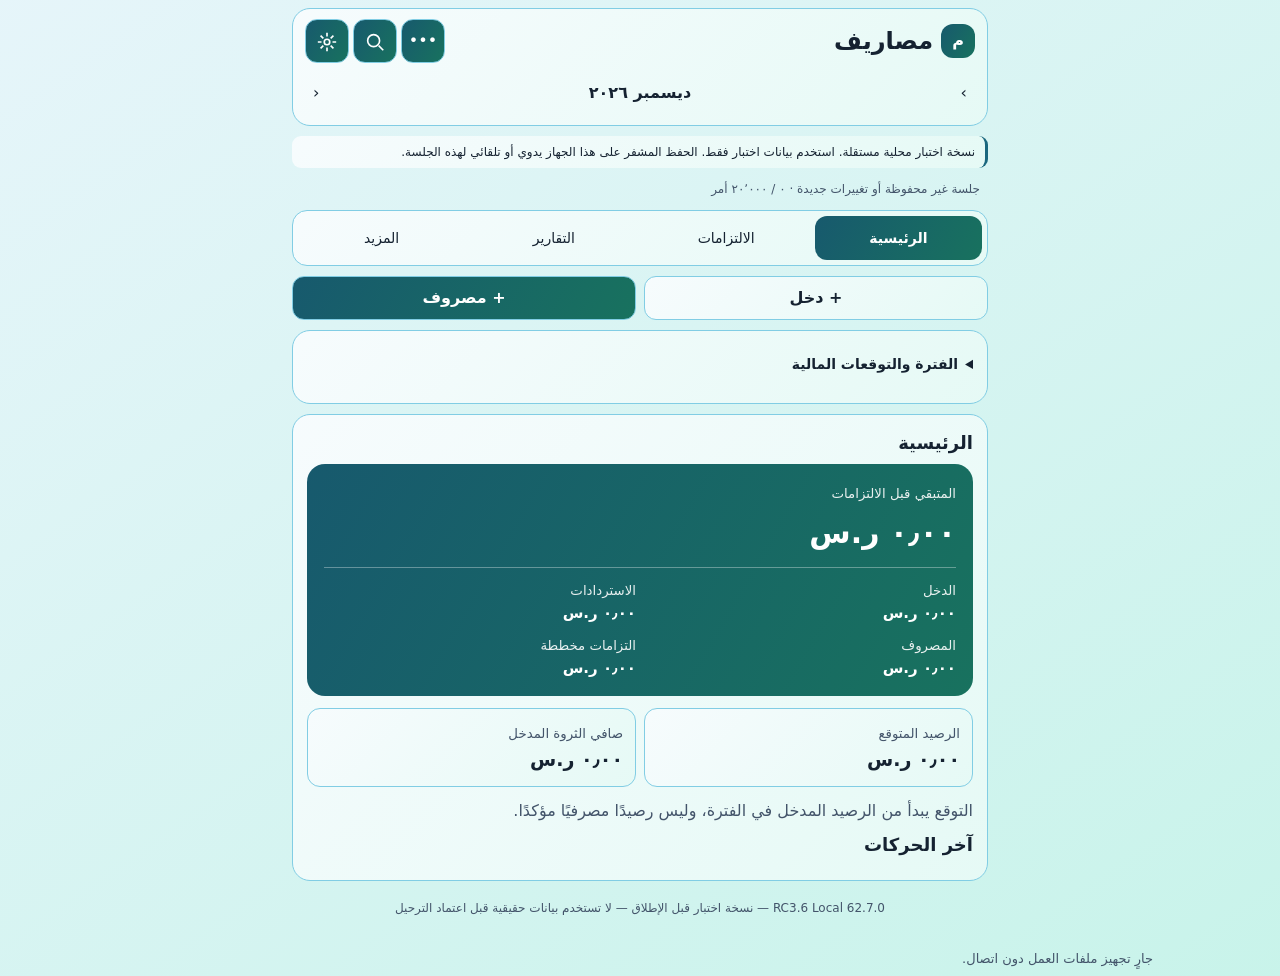
==== app/index.html @ 9b89ddb0 "Promote exact RC3.6 acceptance preview; preserve 61.8.1 archive and transition gateway" ====
<!doctype html>
<html lang="ar" dir="rtl" data-theme="reef6181" data-mode="light" data-layout="classic"><head><meta charset="utf-8"><meta name="viewport" content="width=device-width,initial-scale=1,viewport-fit=cover"><meta name="referrer" content="no-referrer"><meta http-equiv="Content-Security-Policy" content="default-src 'none'; script-src 'self'; style-src 'self'; connect-src 'none'; worker-src 'self'; manifest-src 'self'; img-src 'self'; base-uri 'none'; form-action 'none'"><title>مصاريف 62.7 — RC3.6</title><link rel="stylesheet" href="./themes.css"><link rel="stylesheet" href="./app.css"><link rel="manifest" href="./app.webmanifest"><link rel="apple-touch-icon" href="./icon-180.png"></head>
<body><main><header class="top panel"><div class="brand"><span class="logo" aria-hidden="true">م</span><h1>مصاريف</h1><div class="top-actions"><button type="button" id="mask" class="icon-btn" aria-pressed="false" aria-label="إخفاء المبالغ">•••</button><button type="button" id="openSearch" class="icon-btn" aria-label="البحث"><svg viewBox="0 0 24 24" fill="none" stroke="currentColor" stroke-width="1.8"><circle cx="10.5" cy="10.5" r="6.5"/><path d="m16 16 5 5"/></svg></button><button type="button" id="openSettings" class="icon-btn" aria-label="الإعدادات" aria-expanded="false" aria-controls="settingsPanel"><svg viewBox="0 0 24 24" fill="none" stroke="currentColor" stroke-width="1.8"><circle cx="12" cy="12" r="3"/><path d="M12 2v4m0 12v4M2 12h4m12 0h4M5 5l3 3m8 8 3 3M5 19l3-3m8-8 3-3"/></svg></button></div></div><div class="months"><button type="button" id="prevMonth" aria-label="الشهر السابق">›</button><button type="button" id="currentMonth" aria-label="اختيار الشهر"></button><button type="button" id="nextMonth" aria-label="الشهر التالي">‹</button></div></header><section id="settingsPanel" class="panel" hidden><h2>المظهر والإعدادات</h2><div class="preferences"><label>واجهة التطبيق<select id="layout"><option value="classic">مصاريف الأصلية المطوّرة</option><option value="unified">الواجهة الموحدة</option></select></label><label>الثيم<select id="theme"></select></label><label>المظهر<select id="mode"><option value="light">فاتح</option><option value="dark">داكن</option></select></label></div><p class="muted">تبديل الواجهة يغيّر العرض فقط؛ الحسابات والبيانات والمحركات مشتركة.</p><p id="appearanceStatus" role="status" class="muted"></p><h2>الإعدادات المالية</h2><div class="fields"><label>يوم الراتب (0 = غير محدد)<input id="paydayPref" type="number" min="0" max="28" step="1" value="0"></label><label>هدف الادخار %<input id="savingsPref" inputmode="decimal" value="0"></label></div><button id="saveFinancialPrefs" type="button">حفظ الإعدادات المالية</button><p id="financialPrefStatus" role="status"></p><button type="button" id="openData">التقارير والبيانات</button></section>
<aside class="notice">نسخة اختبار محلية مستقلة. استخدم بيانات اختبار فقط. الحفظ المشفر على هذا الجهاز يدوي أو تلقائي لهذه الجلسة.</aside>
<p id="saveState" role="status" class="muted"></p><div id="saveAlert" class="save-alert" hidden><p id="saveAlertText" role="alert"></p><button type="button" id="saveAlertOpen">فتح الخزنة</button></div><nav id="nav" aria-label="الأقسام الرئيسية"></nav><nav id="moreNav" class="more-nav panel" aria-label="المزيد" hidden></nav>
<div class="quick-bar"><button type="button" id="quickIncome">+ دخل</button><button type="button" id="quickExpense">+ مصروف</button></div><details class="panel period" id="periodPanel"><summary>الفترة والتوقعات المالية</summary><div class="fields"><label>الشهر<input id="month" type="month" value="2026-12"></label><label>تاريخ التحليل<input id="asOf" type="date" value="2026-12-15"></label><label>نهاية التوقع<input id="through" type="date" value="2026-12-31"></label><label>رصيد افتتاحي للمحاكاة (ريال)<input id="opening" inputmode="decimal" value="0"></label></div><label class="scenario-control">سيناريو المحاكاة<select id="scenario"><option value="base">أساسي: الدخل والمصروف 100%</option><option value="cautious">حذر: الدخل 90% والمصروف 110%</option><option value="optimistic">متفائل: الدخل 110% والمصروف 90%</option></select></label><button id="refresh" type="button">تحديث العرض</button></details>
<section class="panel" id="view" aria-live="polite"></section>
<button type="button" id="reopenEditor" aria-controls="editor" hidden>فتح العمليات</button><section class="panel" id="editor"><div class="editor-head"><h2>العمليات</h2><button id="closeEditor" type="button" class="icon-btn" aria-label="إغلاق العمليات">×</button></div><label>العملية<select id="action"></select></label><form id="form" autocomplete="off"><div class="fields" id="fields"></div><button type="submit">تنفيذ تجريبي</button></form><p id="message" role="status" aria-live="polite"></p></section>
<section class="panel" id="dataPanel" hidden><h2>التقارير والخزنة المحلية</h2><p>احفظ الجلسة بكلمة مرور لا تقل عن 12 حرفًا. لا يمكن استعادة كلمة المرور المنسية.</p><label>كلمة مرور الخزنة أو النسخة المشفرة<input id="vaultPassword" type="password" autocomplete="new-password"></label><div class="fields"><button id="enableAuto" type="button">تفعيل الحفظ التلقائي</button><button id="disableAuto" type="button">إيقاف الحفظ التلقائي</button><button id="saveLocal" type="button">حفظ مشفر على الجهاز</button><button id="openLocal" type="button">فتح الخزنة</button><button id="exportBackup" type="button">تصدير نسخة مشفرة</button><button id="exportReport" type="button">تصدير تقرير CSV</button></div><p id="autoState" role="status">متوقف</p><details class="recovery-tools"><summary>خيارات الاستعادة المتقدمة</summary><div class="fields"><button id="previousLocal" type="button">معاينة المراجعة السابقة</button><button id="repairLocal" type="button">إصلاح الخزنة من السابقة</button><button id="exportQuarantine" type="button">تصدير النسخة المحجورة</button></div></details><p class="muted">الحفظ التلقائي يتوقف عند إغلاق الصفحة أو تعارض المراجعات. كلمة المرور تبقى في ذاكرة الجلسة فقط.</p><p class="muted">البيانات محفوظة على هذا الجهاز فقط. احتفظ بنسخة مشفرة خارج التطبيق لتتمكن من استعادتها عند فقد الجهاز أو حذف بيانات المتصفح.</p><h2>استيراد ومعاينة</h2><p class="muted">النسخة المشفرة هي صيغة الاستعادة الكاملة للنواة الحالية. CSV للتقارير والحركات البسيطة، وليس نسخة احتياطية كاملة. الاستيراد لا يدمج الجلسات.</p><label>ملف JSON أو CSV<input id="importFile" type="file" accept=".json,.csv"></label><div class="fields"><button id="inspectImport" type="button">فحص ومعاينة الملف</button><button id="applyImport" type="button">اعتماد المعاينة للجلسة</button></div><div id="importInfo" aria-live="polite"></div><p id="dataStatus" role="status" aria-live="polite"></p></section><footer>62.7.0 RC3.6 Local — نسخة اختبار قبل الإطلاق — لا تستخدم بيانات حقيقية قبل اعتماد الترحيل</footer></main><script type="module" src="./app.mjs"></script><p id="offlineStatus" role="status"></p><script type="module" src="./offline.mjs"></script></body></html>
---- app/themes.css ----
html[data-theme="reef6181"][data-mode="light"]{color-scheme:light;--page:linear-gradient(145deg,hsl(194 65% 94%),hsl(167 65% 87%));--panel:linear-gradient(135deg,hsl(194 65% 98%),hsl(167 65% 94%));--accent:hsl(194 65% 30%);--action:linear-gradient(120deg,hsl(194 65% 26%),hsl(167 65% 27%));--ink:#152231;--muted:#43546a;--positive:#12643a;--negative:#9a2433;--border:hsl(194 65% 70%)}
html[data-theme="reef6181"][data-mode="dark"]{color-scheme:dark;--page:linear-gradient(145deg,hsl(194 65% 10%),hsl(167 65% 17%));--panel:linear-gradient(135deg,hsl(194 65% 16%),hsl(167 65% 22%));--accent:hsl(194 65% 75%);--action:linear-gradient(120deg,hsl(194 65% 26%),hsl(167 65% 27%));--ink:#f4f6fb;--muted:#d6deeb;--positive:#a4f4c0;--negative:#ffb5bc;--border:hsl(194 65% 39%)}
html[data-theme="violet6181"][data-mode="light"]{color-scheme:light;--page:linear-gradient(145deg,hsl(259 57% 94%),hsl(310 57% 87%));--panel:linear-gradient(135deg,hsl(259 57% 98%),hsl(310 57% 94%));--accent:hsl(259 57% 30%);--action:linear-gradient(120deg,hsl(259 57% 26%),hsl(310 57% 27%));--ink:#152231;--muted:#43546a;--positive:#12643a;--negative:#9a2433;--border:hsl(259 57% 70%)}
html[data-theme="violet6181"][data-mode="dark"]{color-scheme:dark;--page:linear-gradient(145deg,hsl(259 57% 10%),hsl(310 57% 17%));--panel:linear-gradient(135deg,hsl(259 57% 16%),hsl(310 57% 22%));--accent:hsl(259 57% 75%);--action:linear-gradient(120deg,hsl(259 57% 26%),hsl(310 57% 27%));--ink:#f4f6fb;--muted:#d6deeb;--positive:#a4f4c0;--negative:#ffb5bc;--border:hsl(259 57% 39%)}
html[data-theme="citrus6181"][data-mode="light"]{color-scheme:light;--page:linear-gradient(145deg,hsl(32 73% 94%),hsl(12 73% 87%));--panel:linear-gradient(135deg,hsl(32 73% 98%),hsl(12 73% 94%));--accent:hsl(32 73% 30%);--action:linear-gradient(120deg,hsl(32 73% 26%),hsl(12 73% 27%));--ink:#152231;--muted:#43546a;--positive:#12643a;--negative:#9a2433;--border:hsl(32 73% 70%)}
html[data-theme="citrus6181"][data-mode="dark"]{color-scheme:dark;--page:linear-gradient(145deg,hsl(32 73% 10%),hsl(12 73% 17%));--panel:linear-gradient(135deg,hsl(32 73% 16%),hsl(12 73% 22%));--accent:hsl(32 73% 75%);--action:linear-gradient(120deg,hsl(32 73% 26%),hsl(12 73% 27%));--ink:#f4f6fb;--muted:#d6deeb;--positive:#a4f4c0;--negative:#ffb5bc;--border:hsl(32 73% 39%)}
html[data-theme="canopy6181"][data-mode="light"]{color-scheme:light;--page:linear-gradient(145deg,hsl(151 48% 94%),hsl(96 48% 87%));--panel:linear-gradient(135deg,hsl(151 48% 98%),hsl(96 48% 94%));--accent:hsl(151 48% 30%);--action:linear-gradient(120deg,hsl(151 48% 26%),hsl(96 48% 27%));--ink:#152231;--muted:#43546a;--positive:#12643a;--negative:#9a2433;--border:hsl(151 48% 70%)}
html[data-theme="canopy6181"][data-mode="dark"]{color-scheme:dark;--page:linear-gradient(145deg,hsl(151 48% 10%),hsl(96 48% 17%));--panel:linear-gradient(135deg,hsl(151 48% 16%),hsl(96 48% 22%));--accent:hsl(151 48% 75%);--action:linear-gradient(120deg,hsl(151 48% 26%),hsl(96 48% 27%));--ink:#f4f6fb;--muted:#d6deeb;--positive:#a4f4c0;--negative:#ffb5bc;--border:hsl(151 48% 39%)}
html[data-theme="dawn6181"][data-mode="light"]{color-scheme:light;--page:linear-gradient(145deg,hsl(339 55% 94%),hsl(21 55% 87%));--panel:linear-gradient(135deg,hsl(339 55% 98%),hsl(21 55% 94%));--accent:hsl(339 55% 30%);--action:linear-gradient(120deg,hsl(339 55% 26%),hsl(21 55% 27%));--ink:#152231;--muted:#43546a;--positive:#12643a;--negative:#9a2433;--border:hsl(339 55% 70%)}
html[data-theme="dawn6181"][data-mode="dark"]{color-scheme:dark;--page:linear-gradient(145deg,hsl(339 55% 10%),hsl(21 55% 17%));--panel:linear-gradient(135deg,hsl(339 55% 16%),hsl(21 55% 22%));--accent:hsl(339 55% 75%);--action:linear-gradient(120deg,hsl(339 55% 26%),hsl(21 55% 27%));--ink:#f4f6fb;--muted:#d6deeb;--positive:#a4f4c0;--negative:#ffb5bc;--border:hsl(339 55% 39%)}
html[data-theme="polar6181"][data-mode="light"]{color-scheme:light;--page:linear-gradient(145deg,hsl(218 58% 94%),hsl(265 58% 87%));--panel:linear-gradient(135deg,hsl(218 58% 98%),hsl(265 58% 94%));--accent:hsl(218 58% 30%);--action:linear-gradient(120deg,hsl(218 58% 26%),hsl(265 58% 27%));--ink:#152231;--muted:#43546a;--positive:#12643a;--negative:#9a2433;--border:hsl(218 58% 70%)}
html[data-theme="polar6181"][data-mode="dark"]{color-scheme:dark;--page:linear-gradient(145deg,hsl(218 58% 10%),hsl(265 58% 17%));--panel:linear-gradient(135deg,hsl(218 58% 16%),hsl(265 58% 22%));--accent:hsl(218 58% 75%);--action:linear-gradient(120deg,hsl(218 58% 26%),hsl(265 58% 27%));--ink:#f4f6fb;--muted:#d6deeb;--positive:#a4f4c0;--negative:#ffb5bc;--border:hsl(218 58% 39%)}
---- app/app.css ----
/* Rebuilt from Masarifi's established navigation and card identity, not copied legacy CSS. */
*{box-sizing:border-box}html{min-height:100%}body{margin:0;background:var(--page);color:var(--ink);font:16px system-ui,-apple-system,sans-serif;line-height:1.5}main{max-width:720px;margin:auto;padding:max(8px,env(safe-area-inset-top)) 12px max(16px,env(safe-area-inset-bottom))}h1,h2,p{margin:0 0 8px}h1{font-size:24px;margin:0;white-space:nowrap}h2{font-size:18px}small,.muted,footer{color:var(--muted)}.panel{background:var(--panel);border:1px solid var(--border);border-radius:18px;padding:14px;margin-bottom:10px}.top{padding:10px 12px}.brand,.top-actions,.months,.editor-head{display:flex;align-items:center;gap:8px}.brand .logo{display:grid;place-items:center;width:34px;height:34px;border-radius:12px;background:var(--action);color:white;font-weight:800}.top-actions{margin-inline-start:auto;gap:4px}.icon-btn{width:44px;min-width:44px;padding:6px}.icon-btn svg{width:22px;height:22px;vertical-align:middle}.months{justify-content:space-between;margin-top:8px}.months button{background:transparent;color:var(--ink);border:0}.months #currentMonth{flex:1;font-weight:700}.notice{padding:7px 10px;font-size:12px;border-inline-start:3px solid var(--accent);margin-bottom:8px;background:var(--panel);border-radius:9px}.preferences,.fields{display:grid;grid-template-columns:repeat(auto-fit,minmax(132px,1fr));gap:10px}.fields{margin:10px 0}label{display:grid;gap:4px;min-width:0}input,select,button{font:inherit;min-height:44px;border:1px solid var(--border);border-radius:12px;padding:8px;max-width:100%}input,select{width:100%;min-width:0;background:var(--panel);color:var(--ink)}button{background:var(--action);color:white;cursor:pointer}button:disabled{opacity:.55;cursor:not-allowed}input:focus-visible,select:focus-visible,button:focus-visible{outline:3px solid var(--accent);outline-offset:2px}#nav{display:grid;grid-template-columns:repeat(4,minmax(0,1fr));gap:5px;background:var(--panel);padding:5px;border-radius:15px;margin-bottom:10px;border:1px solid var(--border)}#nav button{background:transparent;color:var(--ink);border:0;font-size:14px;padding:5px 3px;white-space:normal}#nav button[aria-current="page"]{background:var(--action);color:white;font-weight:700}.more-nav{display:grid;grid-template-columns:repeat(2,minmax(0,1fr));gap:8px}.period{font-size:14px}.period summary{cursor:pointer;min-height:32px;font-weight:600}.period button{width:100%}.hero{background:var(--action);color:white;padding:17px;border-radius:18px;margin-bottom:12px}.hero small{color:inherit;opacity:.9}.hero-total{display:block;font-size:30px;font-variant-numeric:tabular-nums;overflow-wrap:anywhere;margin:5px 0 12px}.hero-sum{display:grid;grid-template-columns:repeat(3,minmax(0,1fr));gap:8px;border-top:1px solid #ffffff55;padding-top:10px}.hero-sum b{display:block;font-size:15px;overflow-wrap:anywhere}.cards{display:grid;grid-template-columns:repeat(2,minmax(0,1fr));gap:8px;margin-bottom:12px}.metric{background:var(--panel);border:1px solid var(--border);border-radius:13px;padding:12px;min-width:0}.metric strong{display:block;font-size:19px;overflow-wrap:anywhere;font-variant-numeric:tabular-nums}.line{display:flex;justify-content:space-between;gap:10px;padding:10px 0;border-bottom:1px solid var(--border)}.line>*{min-width:0;overflow-wrap:anywhere}.line strong{text-align:end}.positive{color:var(--positive)}.negative{color:var(--negative)}#form>button{width:100%}.editor-head{justify-content:space-between}footer{text-align:center;font-size:12px;padding:8px}#message{margin-top:8px}#saveState{font-size:12px;margin:0 0 8px;padding:4px 8px}#importInfo{max-height:18rem;overflow:auto}.quick-bar{display:grid;grid-template-columns:1fr 1fr;gap:8px;margin-bottom:10px}.recovery-tools{border:1px solid var(--border);border-radius:12px;padding:10px;margin:10px 0}.recovery-tools summary{cursor:pointer;font-weight:600;min-height:32px}#reopenEditor{width:100%;margin-bottom:10px}.quick-bar button{font-weight:700}.quick-bar #quickIncome{background:var(--panel);color:var(--ink)}[hidden]{display:none!important}@media(max-width:350px){main{padding-inline:8px}.brand{gap:4px}.brand h1{font-size:20px}.brand .logo{width:28px;height:28px}.top-actions{gap:0}.fields{grid-template-columns:1fr}.hero-total{font-size:26px}.hero-sum b{font-size:13px}.line{flex-wrap:wrap}}@media(prefers-reduced-motion:reduce){*{animation:none!important;transition:none!important}}@media print{html,body{background:white;color:#111}.top,.notice,nav,.period,#editor,#dataPanel,#settingsPanel,#saveState,footer,.quick-bar{display:none!important}#view,.hero,.metric{background:white;color:#111;border-color:#aaa}.line{break-inside:avoid}}
/* Alternate unified dashboard: the earlier seven-section workspace layout, same controller and state. */
html[data-layout="unified"] main{max-width:1050px;padding-bottom:max(16px,env(safe-area-inset-bottom))}
html[data-layout="unified"] #nav{grid-template-columns:repeat(auto-fit,minmax(135px,1fr));padding:0;background:none;border:0;gap:8px}
html[data-layout="unified"] #nav button{background:var(--action);color:white;border:1px solid var(--border);font-size:15px;padding:8px}
html[data-layout="unified"] #nav button[aria-current="page"]{outline:2px solid var(--accent);outline-offset:2px}
html[data-layout="unified"] .cards{grid-template-columns:repeat(auto-fit,minmax(140px,1fr))}
html[data-layout="unified"] .panel{border-radius:20px;padding:16px}

@media(max-width:480px){html[data-layout="unified"] #nav{grid-template-columns:repeat(3,minmax(0,1fr));gap:5px}html[data-layout="unified"] #nav button{font-size:13px;padding:5px 3px;overflow-wrap:anywhere}html[data-layout="unified"] .panel{padding:12px}}
@media(max-width:350px){html[data-layout="unified"] .cards{grid-template-columns:repeat(2,minmax(0,1fr))}}

/* RC2.7: compact, non-overlapping local reports and accessible control focus. */
.scenario-control{margin:8px 0}.search-controls{display:grid;grid-template-columns:repeat(2,minmax(0,1fr));gap:8px;margin-bottom:10px}.search-controls>#searchQuery,.search-controls>button,.search-controls>p{grid-column:1/-1}.pagination{display:grid;grid-template-columns:1fr 1fr;gap:8px;margin-top:10px}.line strong{font-variant-numeric:tabular-nums}.hero-sum{grid-template-columns:repeat(2,minmax(0,1fr))}.period summary,.recovery-tools summary{min-height:44px;display:list-item;padding-block:9px}summary:focus-visible{outline:3px solid var(--accent);outline-offset:2px}#offlineStatus{max-width:1050px;margin:0 auto;padding:8px 12px;color:var(--muted);font-size:13px}@media(max-width:350px){.search-controls{grid-template-columns:1fr}.metric strong{font-size:16px}}

/* Final polish: persistent local-save failure, independent of active section. */
.save-alert{border:1px solid var(--negative);border-inline-start:4px solid var(--negative);background:var(--panel);border-radius:12px;padding:10px;margin-bottom:10px}.save-alert p{font-size:14px;color:var(--ink);overflow-wrap:anywhere}.save-alert button{width:100%}@media print{.save-alert{display:none!important}}
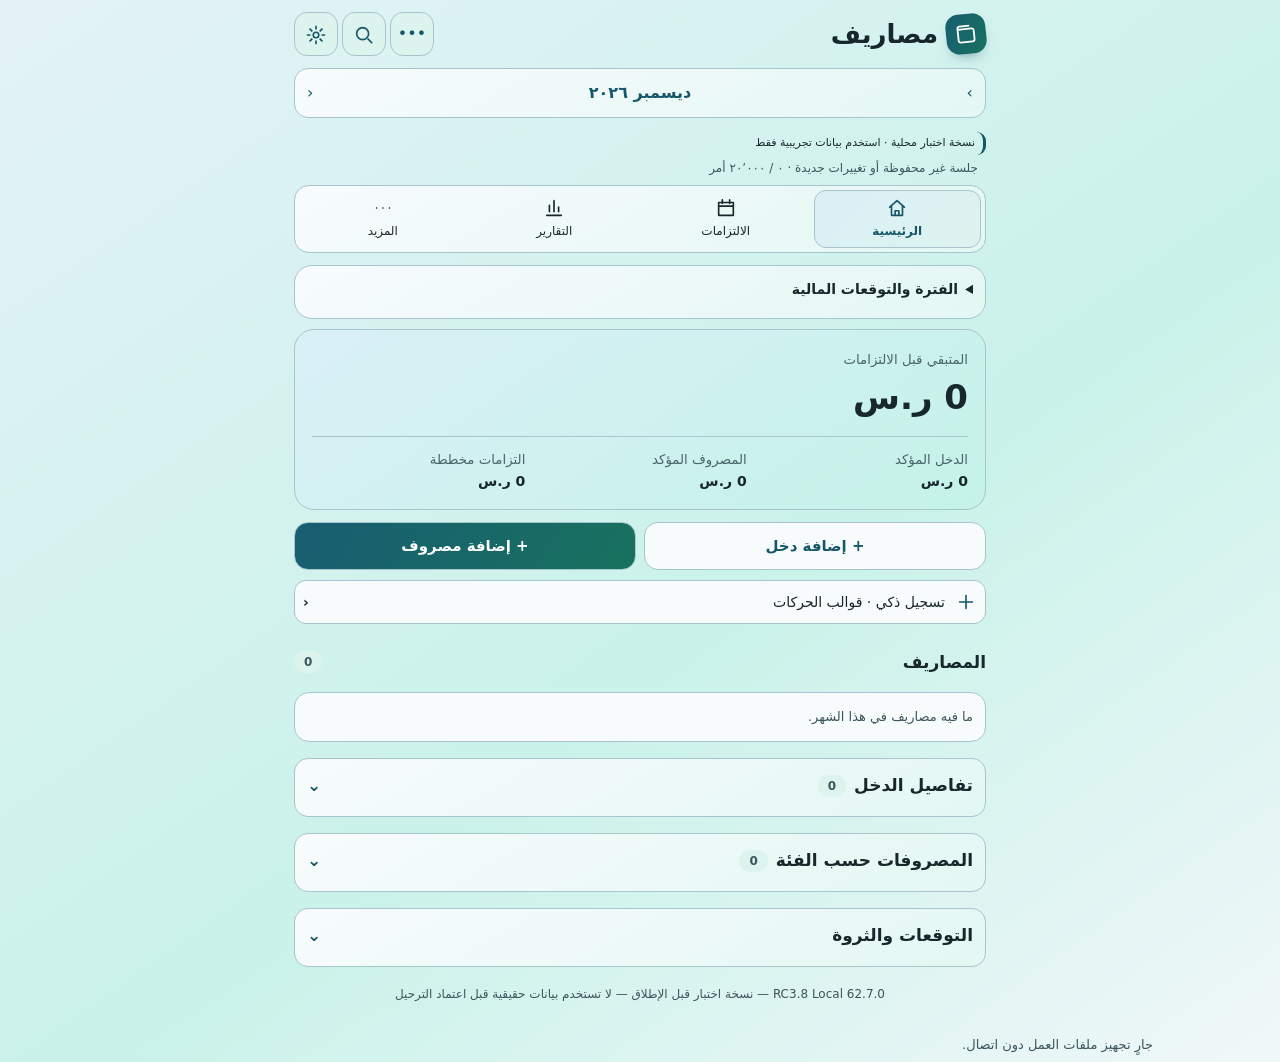
==== commit 52aa042e: "Stage exact RC3.8 visual trial with original identity, preserve legacy archive" ====
--- a/app/index.html
+++ b/app/index.html
@@ -1,9 +1,9 @@
 <!doctype html>
-<html lang="ar" dir="rtl" data-theme="reef6181" data-mode="light" data-layout="classic"><head><meta charset="utf-8"><meta name="viewport" content="width=device-width,initial-scale=1,viewport-fit=cover"><meta name="referrer" content="no-referrer"><meta http-equiv="Content-Security-Policy" content="default-src 'none'; script-src 'self'; style-src 'self'; connect-src 'none'; worker-src 'self'; manifest-src 'self'; img-src 'self'; base-uri 'none'; form-action 'none'"><title>مصاريف 62.7 — RC3.6</title><link rel="stylesheet" href="./themes.css"><link rel="stylesheet" href="./app.css"><link rel="manifest" href="./app.webmanifest"><link rel="apple-touch-icon" href="./icon-180.png"></head>
-<body><main><header class="top panel"><div class="brand"><span class="logo" aria-hidden="true">م</span><h1>مصاريف</h1><div class="top-actions"><button type="button" id="mask" class="icon-btn" aria-pressed="false" aria-label="إخفاء المبالغ">•••</button><button type="button" id="openSearch" class="icon-btn" aria-label="البحث"><svg viewBox="0 0 24 24" fill="none" stroke="currentColor" stroke-width="1.8"><circle cx="10.5" cy="10.5" r="6.5"/><path d="m16 16 5 5"/></svg></button><button type="button" id="openSettings" class="icon-btn" aria-label="الإعدادات" aria-expanded="false" aria-controls="settingsPanel"><svg viewBox="0 0 24 24" fill="none" stroke="currentColor" stroke-width="1.8"><circle cx="12" cy="12" r="3"/><path d="M12 2v4m0 12v4M2 12h4m12 0h4M5 5l3 3m8 8 3 3M5 19l3-3m8-8 3-3"/></svg></button></div></div><div class="months"><button type="button" id="prevMonth" aria-label="الشهر السابق">›</button><button type="button" id="currentMonth" aria-label="اختيار الشهر"></button><button type="button" id="nextMonth" aria-label="الشهر التالي">‹</button></div></header><section id="settingsPanel" class="panel" hidden><h2>المظهر والإعدادات</h2><div class="preferences"><label>واجهة التطبيق<select id="layout"><option value="classic">مصاريف الأصلية المطوّرة</option><option value="unified">الواجهة الموحدة</option></select></label><label>الثيم<select id="theme"></select></label><label>المظهر<select id="mode"><option value="light">فاتح</option><option value="dark">داكن</option></select></label></div><p class="muted">تبديل الواجهة يغيّر العرض فقط؛ الحسابات والبيانات والمحركات مشتركة.</p><p id="appearanceStatus" role="status" class="muted"></p><h2>الإعدادات المالية</h2><div class="fields"><label>يوم الراتب (0 = غير محدد)<input id="paydayPref" type="number" min="0" max="28" step="1" value="0"></label><label>هدف الادخار %<input id="savingsPref" inputmode="decimal" value="0"></label></div><button id="saveFinancialPrefs" type="button">حفظ الإعدادات المالية</button><p id="financialPrefStatus" role="status"></p><button type="button" id="openData">التقارير والبيانات</button></section>
-<aside class="notice">نسخة اختبار محلية مستقلة. استخدم بيانات اختبار فقط. الحفظ المشفر على هذا الجهاز يدوي أو تلقائي لهذه الجلسة.</aside>
+<html lang="ar" dir="rtl" data-theme="reef6181" data-mode="light" data-layout="classic" data-style="original" data-motion="ios"><head><meta charset="utf-8"><meta name="viewport" content="width=device-width,initial-scale=1,viewport-fit=cover"><meta name="referrer" content="no-referrer"><meta http-equiv="Content-Security-Policy" content="default-src 'none'; script-src 'self'; style-src 'self'; connect-src 'none'; worker-src 'self'; manifest-src 'self'; img-src 'self'; base-uri 'none'; form-action 'none'"><title>مصاريف 62.7 — RC3.8</title><link rel="stylesheet" href="./themes.css"><link rel="stylesheet" href="./app.css"><link rel="manifest" href="./app.webmanifest"><link rel="apple-touch-icon" href="./icon-180.png"></head>
+<body><main><header class="top panel"><div class="brand"><span class="logo" aria-hidden="true"><svg viewBox="0 0 24 24" fill="none" stroke="currentColor" stroke-width="1.8"><path d="M4 7h14a2 2 0 0 1 2 2v9a2 2 0 0 1-2 2H6a2 2 0 0 1-2-2V7zM4 7V6a2 2 0 0 1 2-2h10M16 13.5h.01"/></svg></span><h1>مصاريف</h1><div class="top-actions"><button type="button" id="mask" class="icon-btn" aria-pressed="false" aria-label="إخفاء المبالغ">•••</button><button type="button" id="openSearch" class="icon-btn" aria-label="البحث"><svg viewBox="0 0 24 24" fill="none" stroke="currentColor" stroke-width="1.8"><circle cx="10.5" cy="10.5" r="6.5"/><path d="m16 16 5 5"/></svg></button><button type="button" id="openSettings" class="icon-btn" aria-label="الإعدادات" aria-expanded="false" aria-controls="settingsPanel"><svg viewBox="0 0 24 24" fill="none" stroke="currentColor" stroke-width="1.8"><circle cx="12" cy="12" r="3"/><path d="M12 2v4m0 12v4M2 12h4m12 0h4M5 5l3 3m8 8 3 3M5 19l3-3m8-8 3-3"/></svg></button></div></div><div class="months"><button type="button" id="prevMonth" aria-label="الشهر السابق">›</button><button type="button" id="currentMonth" aria-label="اختيار الشهر"></button><button type="button" id="nextMonth" aria-label="الشهر التالي">‹</button></div></header><section id="settingsPanel" class="panel" hidden><h2>المظهر والإعدادات</h2><div class="preferences"><label>واجهة التطبيق<select id="layout"><option value="classic">مصاريف الأصلية المطوّرة</option><option value="unified">الواجهة الموحدة</option></select></label><label>أسلوب التصميم<select id="style"><option value="original">مصاريف الأصلي+</option><option value="glass">زجاج سائل</option><option value="android">أندرويد · Material You</option></select></label><label>الألوان<select id="theme"></select></label><label>المظهر<select id="mode"><option value="light">فاتح</option><option value="dark">داكن</option></select></label><label>الحركة<select id="motion"><option value="ios">iPhone · انسيابية</option><option value="quick">سريعة</option><option value="off">بدون حركة</option></select></label></div><p class="muted">تبديل الواجهة يغيّر العرض فقط؛ الحسابات والبيانات والمحركات مشتركة.</p><p id="appearanceStatus" role="status" class="muted"></p><h2>الإعدادات المالية</h2><div class="fields"><label>يوم الراتب (0 = غير محدد)<input id="paydayPref" type="number" min="0" max="28" step="1" value="0"></label><label>هدف الادخار %<input id="savingsPref" inputmode="decimal" value="0"></label></div><button id="saveFinancialPrefs" type="button">حفظ الإعدادات المالية</button><p id="financialPrefStatus" role="status"></p><button type="button" id="openData">التقارير والبيانات</button></section>
+<aside class="notice">نسخة اختبار محلية · استخدم بيانات تجريبية فقط</aside>
 <p id="saveState" role="status" class="muted"></p><div id="saveAlert" class="save-alert" hidden><p id="saveAlertText" role="alert"></p><button type="button" id="saveAlertOpen">فتح الخزنة</button></div><nav id="nav" aria-label="الأقسام الرئيسية"></nav><nav id="moreNav" class="more-nav panel" aria-label="المزيد" hidden></nav>
-<div class="quick-bar"><button type="button" id="quickIncome">+ دخل</button><button type="button" id="quickExpense">+ مصروف</button></div><details class="panel period" id="periodPanel"><summary>الفترة والتوقعات المالية</summary><div class="fields"><label>الشهر<input id="month" type="month" value="2026-12"></label><label>تاريخ التحليل<input id="asOf" type="date" value="2026-12-15"></label><label>نهاية التوقع<input id="through" type="date" value="2026-12-31"></label><label>رصيد افتتاحي للمحاكاة (ريال)<input id="opening" inputmode="decimal" value="0"></label></div><label class="scenario-control">سيناريو المحاكاة<select id="scenario"><option value="base">أساسي: الدخل والمصروف 100%</option><option value="cautious">حذر: الدخل 90% والمصروف 110%</option><option value="optimistic">متفائل: الدخل 110% والمصروف 90%</option></select></label><button id="refresh" type="button">تحديث العرض</button></details>
+<span id="quickAnchor" hidden></span><div class="quick-bar"><button type="button" id="quickIncome">+ إضافة دخل</button><button type="button" id="quickExpense">+ إضافة مصروف</button></div><details class="panel period" id="periodPanel"><summary>الفترة والتوقعات المالية</summary><div class="fields"><label>الشهر<input id="month" type="month" value="2026-12"></label><label>تاريخ التحليل<input id="asOf" type="date" value="2026-12-15"></label><label>نهاية التوقع<input id="through" type="date" value="2026-12-31"></label><label>رصيد افتتاحي للمحاكاة (ريال)<input id="opening" inputmode="decimal" value="0"></label></div><label class="scenario-control">سيناريو المحاكاة<select id="scenario"><option value="base">أساسي: الدخل والمصروف 100%</option><option value="cautious">حذر: الدخل 90% والمصروف 110%</option><option value="optimistic">متفائل: الدخل 110% والمصروف 90%</option></select></label><button id="refresh" type="button">تحديث العرض</button></details>
 <section class="panel" id="view" aria-live="polite"></section>
 <button type="button" id="reopenEditor" aria-controls="editor" hidden>فتح العمليات</button><section class="panel" id="editor"><div class="editor-head"><h2>العمليات</h2><button id="closeEditor" type="button" class="icon-btn" aria-label="إغلاق العمليات">×</button></div><label>العملية<select id="action"></select></label><form id="form" autocomplete="off"><div class="fields" id="fields"></div><button type="submit">تنفيذ تجريبي</button></form><p id="message" role="status" aria-live="polite"></p></section>
-<section class="panel" id="dataPanel" hidden><h2>التقارير والخزنة المحلية</h2><p>احفظ الجلسة بكلمة مرور لا تقل عن 12 حرفًا. لا يمكن استعادة كلمة المرور المنسية.</p><label>كلمة مرور الخزنة أو النسخة المشفرة<input id="vaultPassword" type="password" autocomplete="new-password"></label><div class="fields"><button id="enableAuto" type="button">تفعيل الحفظ التلقائي</button><button id="disableAuto" type="button">إيقاف الحفظ التلقائي</button><button id="saveLocal" type="button">حفظ مشفر على الجهاز</button><button id="openLocal" type="button">فتح الخزنة</button><button id="exportBackup" type="button">تصدير نسخة مشفرة</button><button id="exportReport" type="button">تصدير تقرير CSV</button></div><p id="autoState" role="status">متوقف</p><details class="recovery-tools"><summary>خيارات الاستعادة المتقدمة</summary><div class="fields"><button id="previousLocal" type="button">معاينة المراجعة السابقة</button><button id="repairLocal" type="button">إصلاح الخزنة من السابقة</button><button id="exportQuarantine" type="button">تصدير النسخة المحجورة</button></div></details><p class="muted">الحفظ التلقائي يتوقف عند إغلاق الصفحة أو تعارض المراجعات. كلمة المرور تبقى في ذاكرة الجلسة فقط.</p><p class="muted">البيانات محفوظة على هذا الجهاز فقط. احتفظ بنسخة مشفرة خارج التطبيق لتتمكن من استعادتها عند فقد الجهاز أو حذف بيانات المتصفح.</p><h2>استيراد ومعاينة</h2><p class="muted">النسخة المشفرة هي صيغة الاستعادة الكاملة للنواة الحالية. CSV للتقارير والحركات البسيطة، وليس نسخة احتياطية كاملة. الاستيراد لا يدمج الجلسات.</p><label>ملف JSON أو CSV<input id="importFile" type="file" accept=".json,.csv"></label><div class="fields"><button id="inspectImport" type="button">فحص ومعاينة الملف</button><button id="applyImport" type="button">اعتماد المعاينة للجلسة</button></div><div id="importInfo" aria-live="polite"></div><p id="dataStatus" role="status" aria-live="polite"></p></section><footer>62.7.0 RC3.6 Local — نسخة اختبار قبل الإطلاق — لا تستخدم بيانات حقيقية قبل اعتماد الترحيل</footer></main><script type="module" src="./app.mjs"></script><p id="offlineStatus" role="status"></p><script type="module" src="./offline.mjs"></script></body></html>+<section class="panel" id="dataPanel" hidden><h2>التقارير والخزنة المحلية</h2><p>احفظ الجلسة بكلمة مرور لا تقل عن 12 حرفًا. لا يمكن استعادة كلمة المرور المنسية.</p><label>كلمة مرور الخزنة أو النسخة المشفرة<input id="vaultPassword" type="password" autocomplete="new-password"></label><div class="fields"><button id="enableAuto" type="button">تفعيل الحفظ التلقائي</button><button id="disableAuto" type="button">إيقاف الحفظ التلقائي</button><button id="saveLocal" type="button">حفظ مشفر على الجهاز</button><button id="openLocal" type="button">فتح الخزنة</button><button id="exportBackup" type="button">تصدير نسخة مشفرة</button><button id="exportReport" type="button">تصدير تقرير CSV</button></div><p id="autoState" role="status">متوقف</p><details class="recovery-tools"><summary>خيارات الاستعادة المتقدمة</summary><div class="fields"><button id="previousLocal" type="button">معاينة المراجعة السابقة</button><button id="repairLocal" type="button">إصلاح الخزنة من السابقة</button><button id="exportQuarantine" type="button">تصدير النسخة المحجورة</button></div></details><p class="muted">الحفظ التلقائي يتوقف عند إغلاق الصفحة أو تعارض المراجعات. كلمة المرور تبقى في ذاكرة الجلسة فقط.</p><p class="muted">البيانات محفوظة على هذا الجهاز فقط. احتفظ بنسخة مشفرة خارج التطبيق لتتمكن من استعادتها عند فقد الجهاز أو حذف بيانات المتصفح.</p><h2>استيراد ومعاينة</h2><p class="muted">النسخة المشفرة هي صيغة الاستعادة الكاملة للنواة الحالية. CSV للتقارير والحركات البسيطة، وليس نسخة احتياطية كاملة. الاستيراد لا يدمج الجلسات.</p><label>ملف JSON أو CSV<input id="importFile" type="file" accept=".json,.csv"></label><div class="fields"><button id="inspectImport" type="button">فحص ومعاينة الملف</button><button id="applyImport" type="button">اعتماد المعاينة للجلسة</button></div><div id="importInfo" aria-live="polite"></div><p id="dataStatus" role="status" aria-live="polite"></p></section><footer>62.7.0 RC3.8 Local — نسخة اختبار قبل الإطلاق — لا تستخدم بيانات حقيقية قبل اعتماد الترحيل</footer></main><script type="module" src="./app.mjs"></script><p id="offlineStatus" role="status"></p><script type="module" src="./offline.mjs"></script></body></html>
--- a/app/themes.css
+++ b/app/themes.css
@@ -10,3 +10,17 @@
 html[data-theme="dawn6181"][data-mode="dark"]{color-scheme:dark;--page:linear-gradient(145deg,hsl(339 55% 10%),hsl(21 55% 17%));--panel:linear-gradient(135deg,hsl(339 55% 16%),hsl(21 55% 22%));--accent:hsl(339 55% 75%);--action:linear-gradient(120deg,hsl(339 55% 26%),hsl(21 55% 27%));--ink:#f4f6fb;--muted:#d6deeb;--positive:#a4f4c0;--negative:#ffb5bc;--border:hsl(339 55% 39%)}
 html[data-theme="polar6181"][data-mode="light"]{color-scheme:light;--page:linear-gradient(145deg,hsl(218 58% 94%),hsl(265 58% 87%));--panel:linear-gradient(135deg,hsl(218 58% 98%),hsl(265 58% 94%));--accent:hsl(218 58% 30%);--action:linear-gradient(120deg,hsl(218 58% 26%),hsl(265 58% 27%));--ink:#152231;--muted:#43546a;--positive:#12643a;--negative:#9a2433;--border:hsl(218 58% 70%)}
 html[data-theme="polar6181"][data-mode="dark"]{color-scheme:dark;--page:linear-gradient(145deg,hsl(218 58% 10%),hsl(265 58% 17%));--panel:linear-gradient(135deg,hsl(218 58% 16%),hsl(265 58% 22%));--accent:hsl(218 58% 75%);--action:linear-gradient(120deg,hsl(218 58% 26%),hsl(265 58% 27%));--ink:#f4f6fb;--muted:#d6deeb;--positive:#a4f4c0;--negative:#ffb5bc;--border:hsl(218 58% 39%)}
+
+/* 61.8.1 original clean palette formulas, scoped to classic layout. */
+html[data-layout="classic"][data-theme="reef6181"][data-mode="light"]{--page:linear-gradient(145deg,hsl(194 54% 93%),hsl(167 61% 87%) 58%,hsl(194 42% 96%));--panel:linear-gradient(150deg,hsl(194 48% 98%),hsl(167 57% 93%));--identity-surface:hsl(194 48% 98%);--identity-soft:hsl(167 47% 91%);--identity-hero:linear-gradient(145deg,hsl(194 63% 91%),hsl(167 65% 86%));--identity-selected:linear-gradient(135deg,hsl(194 63% 91%),hsl(167 47% 91%));--action:linear-gradient(120deg,hsl(194 65% 27%),hsl(167 65% 27%));--accent:hsl(194 65% 25%);--ink:hsl(194 32% 13%);--muted:hsl(194 22% 30%);--border:hsl(194 27% 73%);--positive:#14653e;--negative:#a1262e}
+html[data-layout="classic"][data-theme="reef6181"][data-mode="dark"]{--page:linear-gradient(145deg,hsl(194 29% 10%),hsl(167 32% 16%) 58%,hsl(194 24% 13%));--panel:linear-gradient(150deg,hsl(194 22% 17%),hsl(167 25% 22%));--identity-surface:hsl(194 22% 17%);--identity-soft:hsl(167 27% 23%);--identity-hero:linear-gradient(145deg,hsl(194 32% 21%),hsl(167 34% 22%));--identity-selected:linear-gradient(135deg,hsl(194 32% 21%),hsl(167 27% 23%));--action:linear-gradient(120deg,hsl(194 65% 25%),hsl(167 65% 25%));--accent:hsl(194 74% 86%);--ink:hsl(194 18% 96%);--muted:hsl(194 15% 83%);--border:hsl(194 17% 35%);--positive:#80dfb0;--negative:#ffaaa6}
+html[data-layout="classic"][data-theme="violet6181"][data-mode="light"]{--page:linear-gradient(145deg,hsl(259 54% 93%),hsl(310 61% 87%) 58%,hsl(259 42% 96%));--panel:linear-gradient(150deg,hsl(259 48% 98%),hsl(310 57% 93%));--identity-surface:hsl(259 48% 98%);--identity-soft:hsl(310 47% 91%);--identity-hero:linear-gradient(145deg,hsl(259 63% 91%),hsl(310 65% 86%));--identity-selected:linear-gradient(135deg,hsl(259 63% 91%),hsl(310 47% 91%));--action:linear-gradient(120deg,hsl(259 57% 27%),hsl(310 57% 27%));--accent:hsl(259 57% 25%);--ink:hsl(259 32% 13%);--muted:hsl(259 22% 30%);--border:hsl(259 27% 73%);--positive:#14653e;--negative:#a1262e}
+html[data-layout="classic"][data-theme="violet6181"][data-mode="dark"]{--page:linear-gradient(145deg,hsl(259 29% 10%),hsl(310 32% 16%) 58%,hsl(259 24% 13%));--panel:linear-gradient(150deg,hsl(259 22% 17%),hsl(310 25% 22%));--identity-surface:hsl(259 22% 17%);--identity-soft:hsl(310 27% 23%);--identity-hero:linear-gradient(145deg,hsl(259 32% 21%),hsl(310 34% 22%));--identity-selected:linear-gradient(135deg,hsl(259 32% 21%),hsl(310 27% 23%));--action:linear-gradient(120deg,hsl(259 57% 25%),hsl(310 57% 25%));--accent:hsl(259 66% 86%);--ink:hsl(259 18% 96%);--muted:hsl(259 15% 83%);--border:hsl(259 17% 35%);--positive:#80dfb0;--negative:#ffaaa6}
+html[data-layout="classic"][data-theme="citrus6181"][data-mode="light"]{--page:linear-gradient(145deg,hsl(32 54% 93%),hsl(12 61% 87%) 58%,hsl(32 42% 96%));--panel:linear-gradient(150deg,hsl(32 48% 98%),hsl(12 57% 93%));--identity-surface:hsl(32 48% 98%);--identity-soft:hsl(12 47% 91%);--identity-hero:linear-gradient(145deg,hsl(32 63% 91%),hsl(12 65% 86%));--identity-selected:linear-gradient(135deg,hsl(32 63% 91%),hsl(12 47% 91%));--action:linear-gradient(120deg,hsl(32 73% 27%),hsl(12 73% 27%));--accent:hsl(32 73% 25%);--ink:hsl(32 32% 13%);--muted:hsl(32 22% 30%);--border:hsl(32 27% 73%);--positive:#14653e;--negative:#a1262e}
+html[data-layout="classic"][data-theme="citrus6181"][data-mode="dark"]{--page:linear-gradient(145deg,hsl(32 29% 10%),hsl(12 32% 16%) 58%,hsl(32 24% 13%));--panel:linear-gradient(150deg,hsl(32 22% 17%),hsl(12 25% 22%));--identity-surface:hsl(32 22% 17%);--identity-soft:hsl(12 27% 23%);--identity-hero:linear-gradient(145deg,hsl(32 32% 21%),hsl(12 34% 22%));--identity-selected:linear-gradient(135deg,hsl(32 32% 21%),hsl(12 27% 23%));--action:linear-gradient(120deg,hsl(32 73% 25%),hsl(12 73% 25%));--accent:hsl(32 80% 86%);--ink:hsl(32 18% 96%);--muted:hsl(32 15% 83%);--border:hsl(32 17% 35%);--positive:#80dfb0;--negative:#ffaaa6}
+html[data-layout="classic"][data-theme="canopy6181"][data-mode="light"]{--page:linear-gradient(145deg,hsl(151 54% 93%),hsl(96 61% 87%) 58%,hsl(151 42% 96%));--panel:linear-gradient(150deg,hsl(151 48% 98%),hsl(96 57% 93%));--identity-surface:hsl(151 48% 98%);--identity-soft:hsl(96 47% 91%);--identity-hero:linear-gradient(145deg,hsl(151 63% 91%),hsl(96 65% 86%));--identity-selected:linear-gradient(135deg,hsl(151 63% 91%),hsl(96 47% 91%));--action:linear-gradient(120deg,hsl(151 48% 27%),hsl(96 48% 27%));--accent:hsl(151 48% 25%);--ink:hsl(151 32% 13%);--muted:hsl(151 22% 30%);--border:hsl(151 27% 73%);--positive:#14653e;--negative:#a1262e}
+html[data-layout="classic"][data-theme="canopy6181"][data-mode="dark"]{--page:linear-gradient(145deg,hsl(151 29% 10%),hsl(96 32% 16%) 58%,hsl(151 24% 13%));--panel:linear-gradient(150deg,hsl(151 22% 17%),hsl(96 25% 22%));--identity-surface:hsl(151 22% 17%);--identity-soft:hsl(96 27% 23%);--identity-hero:linear-gradient(145deg,hsl(151 32% 21%),hsl(96 34% 22%));--identity-selected:linear-gradient(135deg,hsl(151 32% 21%),hsl(96 27% 23%));--action:linear-gradient(120deg,hsl(151 48% 25%),hsl(96 48% 25%));--accent:hsl(151 57% 86%);--ink:hsl(151 18% 96%);--muted:hsl(151 15% 83%);--border:hsl(151 17% 35%);--positive:#80dfb0;--negative:#ffaaa6}
+html[data-layout="classic"][data-theme="dawn6181"][data-mode="light"]{--page:linear-gradient(145deg,hsl(339 54% 93%),hsl(21 61% 87%) 58%,hsl(339 42% 96%));--panel:linear-gradient(150deg,hsl(339 48% 98%),hsl(21 57% 93%));--identity-surface:hsl(339 48% 98%);--identity-soft:hsl(21 47% 91%);--identity-hero:linear-gradient(145deg,hsl(339 63% 91%),hsl(21 65% 86%));--identity-selected:linear-gradient(135deg,hsl(339 63% 91%),hsl(21 47% 91%));--action:linear-gradient(120deg,hsl(339 55% 27%),hsl(21 55% 27%));--accent:hsl(339 55% 25%);--ink:hsl(339 32% 13%);--muted:hsl(339 22% 30%);--border:hsl(339 27% 73%);--positive:#14653e;--negative:#a1262e}
+html[data-layout="classic"][data-theme="dawn6181"][data-mode="dark"]{--page:linear-gradient(145deg,hsl(339 29% 10%),hsl(21 32% 16%) 58%,hsl(339 24% 13%));--panel:linear-gradient(150deg,hsl(339 22% 17%),hsl(21 25% 22%));--identity-surface:hsl(339 22% 17%);--identity-soft:hsl(21 27% 23%);--identity-hero:linear-gradient(145deg,hsl(339 32% 21%),hsl(21 34% 22%));--identity-selected:linear-gradient(135deg,hsl(339 32% 21%),hsl(21 27% 23%));--action:linear-gradient(120deg,hsl(339 55% 25%),hsl(21 55% 25%));--accent:hsl(339 64% 86%);--ink:hsl(339 18% 96%);--muted:hsl(339 15% 83%);--border:hsl(339 17% 35%);--positive:#80dfb0;--negative:#ffaaa6}
+html[data-layout="classic"][data-theme="polar6181"][data-mode="light"]{--page:linear-gradient(145deg,hsl(218 54% 93%),hsl(265 61% 87%) 58%,hsl(218 42% 96%));--panel:linear-gradient(150deg,hsl(218 48% 98%),hsl(265 57% 93%));--identity-surface:hsl(218 48% 98%);--identity-soft:hsl(265 47% 91%);--identity-hero:linear-gradient(145deg,hsl(218 63% 91%),hsl(265 65% 86%));--identity-selected:linear-gradient(135deg,hsl(218 63% 91%),hsl(265 47% 91%));--action:linear-gradient(120deg,hsl(218 58% 27%),hsl(265 58% 27%));--accent:hsl(218 58% 25%);--ink:hsl(218 32% 13%);--muted:hsl(218 22% 30%);--border:hsl(218 27% 73%);--positive:#14653e;--negative:#a1262e}
+html[data-layout="classic"][data-theme="polar6181"][data-mode="dark"]{--page:linear-gradient(145deg,hsl(218 29% 10%),hsl(265 32% 16%) 58%,hsl(218 24% 13%));--panel:linear-gradient(150deg,hsl(218 22% 17%),hsl(265 25% 22%));--identity-surface:hsl(218 22% 17%);--identity-soft:hsl(265 27% 23%);--identity-hero:linear-gradient(145deg,hsl(218 32% 21%),hsl(265 34% 22%));--identity-selected:linear-gradient(135deg,hsl(218 32% 21%),hsl(265 27% 23%));--action:linear-gradient(120deg,hsl(218 58% 25%),hsl(265 58% 25%));--accent:hsl(218 67% 86%);--ink:hsl(218 18% 96%);--muted:hsl(218 15% 83%);--border:hsl(218 17% 35%);--positive:#80dfb0;--negative:#ffaaa6}
--- a/app/app.css
+++ b/app/app.css
@@ -16,3 +16,79 @@
 
 /* Final polish: persistent local-save failure, independent of active section. */
 .save-alert{border:1px solid var(--negative);border-inline-start:4px solid var(--negative);background:var(--panel);border-radius:12px;padding:10px;margin-bottom:10px}.save-alert p{font-size:14px;color:var(--ink);overflow-wrap:anywhere}.save-alert button{width:100%}@media print{.save-alert{display:none!important}}
+
+/* Original 61.8.1 clean identity, improved distribution; unified layout remains optional. */
+.identity-icon{width:22px;height:22px;flex:none;vertical-align:middle}
+html[data-layout="classic"] body{font-family:Tajawal,"IBM Plex Sans Arabic",system-ui,-apple-system,Tahoma,sans-serif}
+html[data-layout="classic"] main{max-width:720px;padding-inline:14px}
+html[data-layout="classic"] .top{background:transparent;border:0;padding:4px 0;margin-bottom:10px;border-radius:0}
+html[data-layout="classic"] .brand h1{font-size:26px}
+html[data-layout="classic"] .brand .logo{width:40px;height:40px;border-radius:13px;transform:rotate(-6deg);box-shadow:0 7px 16px -10px var(--accent)}
+.brand .logo svg{width:24px;height:24px}
+html[data-layout="classic"] .brand .icon-btn{background:var(--identity-soft);border:1px solid var(--border);color:var(--accent);border-radius:13px}
+html[data-layout="classic"] .months{background:var(--panel);border:1px solid var(--border);border-radius:14px;padding:2px 4px;margin-top:12px}
+html[data-layout="classic"] .months button{color:var(--accent)}
+html[data-layout="classic"] #nav{background:var(--panel);gap:4px;padding:4px;border-radius:15px;margin-bottom:12px}
+html[data-layout="classic"] #nav button{display:flex;flex-direction:column;justify-content:center;align-items:center;gap:3px;min-height:58px;font-size:12px;font-weight:500;color:var(--ink);border:1px solid transparent}
+html[data-layout="classic"] #nav button[aria-current="page"]{background:var(--identity-selected);color:var(--accent);border-color:var(--border);font-weight:700}
+html[data-layout="classic"] .more-nav button{display:flex;align-items:center;gap:8px;background:var(--identity-surface);color:var(--ink);text-align:start}
+html[data-layout="unified"] #nav button .identity-icon{display:none}
+html[data-layout="classic"] #view{background:none;border:0;padding:0}
+html[data-layout="classic"] #view>h2:not(:first-child){margin-top:22px}
+html[data-layout="classic"] #view>.line{background:var(--identity-surface);padding:12px 14px;border:1px solid var(--border);border-radius:12px;margin-bottom:5px;min-height:44px}
+html[data-layout="classic"] .identity-hero{background:var(--identity-hero);color:var(--ink);border:1px solid var(--border);border-radius:20px;padding:17px;margin:0 0 12px}
+.identity-hero .hero-top{display:flex;align-items:center;justify-content:space-between;gap:8px}
+.identity-hero .hero-main{min-width:0;flex:1}
+.identity-hero .hero-total{color:var(--ink);font-size:34px;line-height:1.35;margin:4px 0}
+.identity-hero .hero-total.negative{color:var(--negative)}
+.identity-hero .hero-sum{grid-template-columns:repeat(3,minmax(0,1fr));border-top:1px solid var(--border);margin-top:12px;padding-top:10px;gap:8px}
+.identity-hero .hero-sum small,.identity-hero .hero-main small{color:var(--muted)}
+.identity-hero .hero-sum b{color:var(--ink);font-size:14px}
+.identity-hero .hero-foot{font-size:12px;color:var(--muted);margin:8px 0 0}
+.home-ratio{width:64px;height:64px;flex:none;display:grid;align-content:center;text-align:center;border:4px solid var(--accent);border-radius:50%;color:var(--accent)}
+.home-ratio.over{border-color:var(--negative);color:var(--negative)}.home-ratio strong{font-size:14px;overflow-wrap:anywhere}.home-ratio small{font-size:10px}
+html[data-layout="classic"] .quick-bar{gap:8px;margin:0 0 10px}
+html[data-layout="classic"] .quick-bar button{min-height:48px;border-radius:14px;font-size:15px;font-weight:700}
+html[data-layout="classic"] .quick-bar #quickIncome{background:var(--identity-surface);color:var(--accent);border:1px solid var(--border)}
+.home-link{width:100%;display:flex;align-items:center;gap:10px;text-align:start;background:var(--identity-surface);color:var(--ink);font-size:14px;border-radius:12px;margin-bottom:10px}
+.home-link span{flex:1}.home-link svg{color:var(--accent)}
+.home-group{margin:16px 0 0;min-width:0}.home-group-head{display:flex;align-items:center;justify-content:space-between;gap:8px;font-size:17px;font-weight:700;margin:0 0 8px;min-height:44px}.home-count{font-size:12px;padding:2px 10px;border-radius:999px;background:var(--identity-soft);color:var(--muted)}
+details.home-group{background:var(--panel);padding:5px 12px 8px;border:1px solid var(--border);border-radius:14px}details.home-group summary{cursor:pointer}details.home-group:not([open]) summary{margin-bottom:0}details.home-group summary::after{content:"⌄";color:var(--accent);margin-inline-start:auto}details.home-group[open] summary::after{content:"⌃"}
+.home-rows{background:var(--identity-surface);border:1px solid var(--border);border-radius:15px;padding:0 12px}
+.home-row{display:grid;grid-template-columns:36px minmax(0,1fr) minmax(0,auto);align-items:center;gap:9px;min-height:60px;padding:9px 0;border:0;border-bottom:1px solid var(--border);border-radius:0;background:transparent;color:var(--ink);text-align:start;width:100%;font-size:14px}
+.home-row:last-child{border-bottom:0}.home-icon{display:grid;place-items:center;border-radius:10px;width:34px;height:34px;background:var(--identity-soft);color:var(--accent)}.home-icon.expense{background:color-mix(in srgb,var(--accent) 12%,var(--identity-surface))}.home-icon.income{color:var(--positive);background:color-mix(in srgb,var(--positive) 12%,var(--identity-surface))}.home-icon svg{width:18px;height:18px}
+.home-row-label{min-width:0;overflow-wrap:anywhere}.home-row-label small{display:block;font-size:11px;color:var(--muted);line-height:1.45}.home-row-value{text-align:end;overflow-wrap:anywhere;font-size:14px;font-variant-numeric:tabular-nums;unicode-bidi:isolate}.home-row-value.income{color:var(--positive)}.home-empty{padding:14px 0;margin:0;font-size:13px}
+html[data-layout="classic"] .period{background:var(--panel);padding:4px 12px;margin-bottom:10px}
+html[data-layout="classic"] .notice{font-size:11px;background:transparent;padding:3px 8px;margin-bottom:2px}
+html[data-layout="classic"] #saveState{padding:2px 8px;margin-bottom:6px}
+@media(max-width:350px){html[data-layout="classic"] main{padding-inline:9px}html[data-layout="classic"] .brand h1{font-size:21px}html[data-layout="classic"] .brand .logo{width:32px;height:32px}html[data-layout="classic"] #nav button{font-size:11px}.identity-hero .hero-total{font-size:27px}.identity-hero .hero-sum b{font-size:12px}.identity-hero .hero-sum small{font-size:11px}.home-row{gap:6px;grid-template-columns:30px minmax(0,1fr) minmax(0,auto)}.home-icon{width:28px;height:28px}.home-row-value{font-size:12px}}
+
+/* RC3.8: optional appearance treatments, independent of palette and layout. */
+html{--style-solid:color-mix(in srgb,var(--ink) 4%,var(--page-solid,#f5f8fa));--style-radius:18px}
+html[data-mode="light"]{--page-solid:#f5f8fa;--glass-base:#fff;--glass-alpha:82%;--glass-edge:#fff}
+html[data-mode="dark"]{--page-solid:#171f29;--glass-base:#18232e;--glass-alpha:88%;--glass-edge:#8295a6}
+html[data-style="glass"] :is(.panel,.metric,#nav,.months,.home-rows,details.home-group,.home-link,.more-nav button,#view>.line,.identity-hero){background:color-mix(in srgb,var(--glass-base) var(--glass-alpha),var(--accent));border-color:color-mix(in srgb,var(--glass-edge) 45%,var(--border));border-radius:23px;box-shadow:0 5px 18px -12px color-mix(in srgb,var(--ink) 32%,transparent)}
+html[data-style="glass"] #view{background:transparent;box-shadow:none}
+html[data-style="glass"] .top{background:transparent;box-shadow:none}
+html[data-style="glass"] .quick-bar button,html[data-style="glass"] #nav button[aria-current="page"]{border-radius:24px}
+@supports ((backdrop-filter:blur(8px)) or (-webkit-backdrop-filter:blur(8px))){
+ html[data-style="glass"] :is(.months,#nav,#settingsPanel){background:color-mix(in srgb,var(--glass-base) 72%,transparent);backdrop-filter:blur(10px);-webkit-backdrop-filter:blur(10px)}
+}
+html[data-style="android"]{--android-surface:color-mix(in srgb,var(--page-solid) 95%,var(--accent));--android-tonal:color-mix(in srgb,var(--page-solid) 82%,var(--accent));--android-selected:color-mix(in srgb,var(--page-solid) 70%,var(--accent))}
+html[data-style="android"] :is(.panel,.metric,.home-rows,details.home-group,.home-link,#view>.line,.months){background:var(--android-surface);border-color:transparent;border-radius:24px;box-shadow:none}
+html[data-style="android"] #view{background:transparent}
+html[data-style="android"] .top{background:transparent}
+html[data-style="android"] .identity-hero,html[data-style="android"] .hero{background:var(--android-tonal);color:var(--ink);border:0;border-radius:28px}
+html[data-style="android"] #nav{background:var(--android-surface);border:0;border-radius:28px;padding:6px}
+html[data-style="android"] #nav button{border-radius:20px;color:var(--ink)}
+html[data-style="android"] #nav button[aria-current="page"]{background:var(--android-selected);color:var(--ink);border-color:transparent;font-weight:700}
+html[data-style="android"] :is(button,input,select){border-radius:18px}
+html[data-style="android"] .quick-bar button{border-radius:28px}
+html[data-style="android"] .home-icon{border-radius:16px;background:var(--android-tonal)}
+html[data-motion="ios"] :is(button,.home-link,.home-row){transition:transform 180ms cubic-bezier(.22,1,.36,1),background-color 180ms ease,box-shadow 180ms ease}
+html[data-motion="quick"] :is(button,.home-link,.home-row){transition:transform 90ms ease,background-color 90ms ease}
+html:is([data-motion="ios"],[data-motion="quick"]) button:active:not(:disabled){transform:scale(.975)}
+html[data-motion="off"] *{animation:none!important;transition:none!important}
+@media(prefers-reduced-motion:reduce){html *{animation:none!important;transition:none!important;scroll-behavior:auto!important}}
+@media(prefers-reduced-transparency:reduce){html[data-style="glass"] :is(.months,#nav,#settingsPanel){background:var(--glass-base);backdrop-filter:none;-webkit-backdrop-filter:none}}
+@media(max-width:350px){html[data-style="android"] #nav{padding:3px}html[data-style="android"] #nav button{padding-inline:2px}}
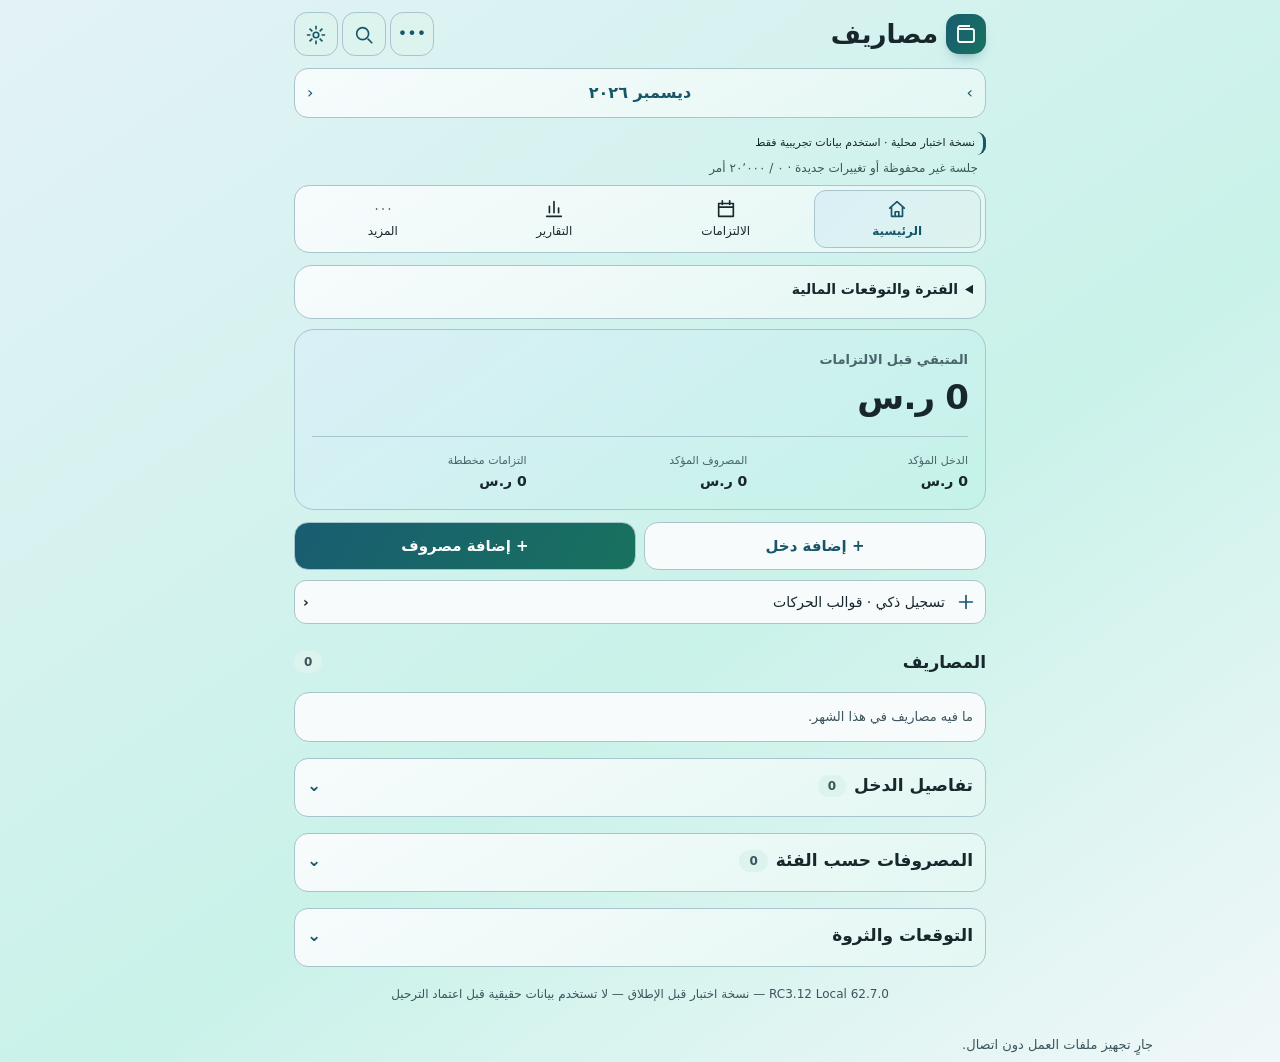
==== commit 0427b2ff: "Stage exact RC3.12 final identity trial, preserve legacy and financial contracts" ====
--- a/app/index.html
+++ b/app/index.html
@@ -1,9 +1,9 @@
 <!doctype html>
-<html lang="ar" dir="rtl" data-theme="reef6181" data-mode="light" data-layout="classic" data-style="original" data-motion="ios"><head><meta charset="utf-8"><meta name="viewport" content="width=device-width,initial-scale=1,viewport-fit=cover"><meta name="referrer" content="no-referrer"><meta http-equiv="Content-Security-Policy" content="default-src 'none'; script-src 'self'; style-src 'self'; connect-src 'none'; worker-src 'self'; manifest-src 'self'; img-src 'self'; base-uri 'none'; form-action 'none'"><title>مصاريف 62.7 — RC3.8</title><link rel="stylesheet" href="./themes.css"><link rel="stylesheet" href="./app.css"><link rel="manifest" href="./app.webmanifest"><link rel="apple-touch-icon" href="./icon-180.png"></head>
-<body><main><header class="top panel"><div class="brand"><span class="logo" aria-hidden="true"><svg viewBox="0 0 24 24" fill="none" stroke="currentColor" stroke-width="1.8"><path d="M4 7h14a2 2 0 0 1 2 2v9a2 2 0 0 1-2 2H6a2 2 0 0 1-2-2V7zM4 7V6a2 2 0 0 1 2-2h10M16 13.5h.01"/></svg></span><h1>مصاريف</h1><div class="top-actions"><button type="button" id="mask" class="icon-btn" aria-pressed="false" aria-label="إخفاء المبالغ">•••</button><button type="button" id="openSearch" class="icon-btn" aria-label="البحث"><svg viewBox="0 0 24 24" fill="none" stroke="currentColor" stroke-width="1.8"><circle cx="10.5" cy="10.5" r="6.5"/><path d="m16 16 5 5"/></svg></button><button type="button" id="openSettings" class="icon-btn" aria-label="الإعدادات" aria-expanded="false" aria-controls="settingsPanel"><svg viewBox="0 0 24 24" fill="none" stroke="currentColor" stroke-width="1.8"><circle cx="12" cy="12" r="3"/><path d="M12 2v4m0 12v4M2 12h4m12 0h4M5 5l3 3m8 8 3 3M5 19l3-3m8-8 3-3"/></svg></button></div></div><div class="months"><button type="button" id="prevMonth" aria-label="الشهر السابق">›</button><button type="button" id="currentMonth" aria-label="اختيار الشهر"></button><button type="button" id="nextMonth" aria-label="الشهر التالي">‹</button></div></header><section id="settingsPanel" class="panel" hidden><h2>المظهر والإعدادات</h2><div class="preferences"><label>واجهة التطبيق<select id="layout"><option value="classic">مصاريف الأصلية المطوّرة</option><option value="unified">الواجهة الموحدة</option></select></label><label>أسلوب التصميم<select id="style"><option value="original">مصاريف الأصلي+</option><option value="glass">زجاج سائل</option><option value="android">أندرويد · Material You</option></select></label><label>الألوان<select id="theme"></select></label><label>المظهر<select id="mode"><option value="light">فاتح</option><option value="dark">داكن</option></select></label><label>الحركة<select id="motion"><option value="ios">iPhone · انسيابية</option><option value="quick">سريعة</option><option value="off">بدون حركة</option></select></label></div><p class="muted">تبديل الواجهة يغيّر العرض فقط؛ الحسابات والبيانات والمحركات مشتركة.</p><p id="appearanceStatus" role="status" class="muted"></p><h2>الإعدادات المالية</h2><div class="fields"><label>يوم الراتب (0 = غير محدد)<input id="paydayPref" type="number" min="0" max="28" step="1" value="0"></label><label>هدف الادخار %<input id="savingsPref" inputmode="decimal" value="0"></label></div><button id="saveFinancialPrefs" type="button">حفظ الإعدادات المالية</button><p id="financialPrefStatus" role="status"></p><button type="button" id="openData">التقارير والبيانات</button></section>
+<html lang="ar" dir="rtl" data-theme="reef6181" data-mode="light" data-layout="classic" data-style="original" data-motion="ios"><head><meta charset="utf-8"><meta name="viewport" content="width=device-width,initial-scale=1,viewport-fit=cover"><meta name="referrer" content="no-referrer"><meta http-equiv="Content-Security-Policy" content="default-src 'none'; script-src 'self'; style-src 'self'; connect-src 'none'; worker-src 'self'; manifest-src 'self'; img-src 'self'; base-uri 'none'; form-action 'none'"><title>مصاريف 62.7 — RC3.12</title><link rel="stylesheet" href="./themes.css"><link rel="stylesheet" href="./app.css"><link rel="manifest" href="./app.webmanifest"><link rel="apple-touch-icon" href="./icon-180.png"></head>
+<body><main><header class="top panel"><div class="brand"><span class="logo" aria-hidden="true"><svg viewBox="0 0 24 24" fill="none" stroke="currentColor" stroke-width="1.8"><path d="M4 7h14a2 2 0 0 1 2 2v9a2 2 0 0 1-2 2H6a2 2 0 0 1-2-2V7zM4 7V6a2 2 0 0 1 2-2h10M16 13.5h.01"/></svg></span><h1>مصاريف</h1><div class="top-actions"><button type="button" id="mask" class="icon-btn" aria-pressed="false" aria-label="إخفاء المبالغ">•••</button><button type="button" id="openSearch" class="icon-btn" aria-label="البحث"><svg viewBox="0 0 24 24" fill="none" stroke="currentColor" stroke-width="1.8"><circle cx="10.5" cy="10.5" r="6.5"/><path d="m16 16 5 5"/></svg></button><button type="button" id="openSettings" class="icon-btn" aria-label="الإعدادات" aria-expanded="false" aria-controls="settingsPanel"><svg viewBox="0 0 24 24" fill="none" stroke="currentColor" stroke-width="1.8"><circle cx="12" cy="12" r="3"/><path d="M12 2v4m0 12v4M2 12h4m12 0h4M5 5l3 3m8 8 3 3M5 19l3-3m8-8 3-3"/></svg></button></div></div><div class="months"><button type="button" id="prevMonth" aria-label="الشهر السابق">›</button><button type="button" id="currentMonth" aria-label="اختيار الشهر"></button><button type="button" id="nextMonth" aria-label="الشهر التالي">‹</button></div></header><section id="settingsPanel" class="panel" hidden><div class="editor-head"><h2>المظهر والإعدادات</h2><button type="button" id="closeSettings" class="icon-btn" aria-label="إغلاق الإعدادات">×</button></div><div class="preferences appearance-preferences"><div class="appearance-group appearance-layout"><h3>واجهة التطبيق</h3><select id="layout" hidden aria-label="واجهة التطبيق"><option value="classic">مصاريف الأصلية المطوّرة</option><option value="unified">الواجهة الموحدة</option></select><div id="layoutChoices" class="appearance-grid" role="group" aria-label="واجهة التطبيق"></div></div><div class="appearance-group appearance-style"><h3>أسلوب التصميم</h3><select id="style" hidden aria-label="أسلوب التصميم"><option value="original">مصاريف الأصلي+</option><option value="glass">زجاج سائل</option><option value="android">أندرويد · Material You</option><option value="paper">ورق ناعم</option><option value="mono">أحادي أنيق</option></select><div id="styleChoices" class="appearance-grid" role="group" aria-label="أسلوب التصميم"></div></div><div class="appearance-group appearance-theme"><h3>الألوان</h3><select id="theme" hidden aria-label="الألوان"></select><div id="themeChoices" class="appearance-grid" role="group" aria-label="الألوان"></div></div><div class="appearance-group appearance-mode"><h3>المظهر</h3><select id="mode" hidden aria-label="المظهر"><option value="light">فاتح</option><option value="dark">داكن</option></select><div id="modeChoices" class="appearance-grid" role="group" aria-label="المظهر"></div></div><div class="appearance-group appearance-motion"><h3>الحركة</h3><select id="motion" hidden aria-label="الحركة"><option value="ios">iPhone · انسيابية</option><option value="spring">مرنة · Spring</option><option value="quick">سريعة</option><option value="off">بدون حركة</option></select><div id="motionChoices" class="appearance-grid" role="group" aria-label="الحركة"></div></div></div><p class="muted">تبديل الواجهة يغيّر العرض فقط؛ الحسابات والبيانات والمحركات مشتركة.</p><p id="appearanceStatus" role="status" class="muted"></p><h2>الإعدادات المالية</h2><div class="fields"><label>يوم الراتب (0 = غير محدد)<input id="paydayPref" type="number" min="0" max="28" step="1" value="0"></label><label>هدف الادخار %<input id="savingsPref" inputmode="decimal" value="0"></label></div><button id="saveFinancialPrefs" type="button">حفظ الإعدادات المالية</button><p id="financialPrefStatus" role="status"></p><button type="button" id="openData">التقارير والبيانات</button></section>
 <aside class="notice">نسخة اختبار محلية · استخدم بيانات تجريبية فقط</aside>
-<p id="saveState" role="status" class="muted"></p><div id="saveAlert" class="save-alert" hidden><p id="saveAlertText" role="alert"></p><button type="button" id="saveAlertOpen">فتح الخزنة</button></div><nav id="nav" aria-label="الأقسام الرئيسية"></nav><nav id="moreNav" class="more-nav panel" aria-label="المزيد" hidden></nav>
+<p id="saveState" role="status" class="muted"></p><p id="entryNotice" role="status" class="entry-notice" hidden></p><div id="saveAlert" class="save-alert" hidden><p id="saveAlertText" role="alert"></p><button type="button" id="saveAlertOpen">فتح الخزنة</button></div><nav id="nav" aria-label="الأقسام الرئيسية"></nav><nav id="moreNav" class="more-nav panel" aria-label="المزيد" hidden></nav>
 <span id="quickAnchor" hidden></span><div class="quick-bar"><button type="button" id="quickIncome">+ إضافة دخل</button><button type="button" id="quickExpense">+ إضافة مصروف</button></div><details class="panel period" id="periodPanel"><summary>الفترة والتوقعات المالية</summary><div class="fields"><label>الشهر<input id="month" type="month" value="2026-12"></label><label>تاريخ التحليل<input id="asOf" type="date" value="2026-12-15"></label><label>نهاية التوقع<input id="through" type="date" value="2026-12-31"></label><label>رصيد افتتاحي للمحاكاة (ريال)<input id="opening" inputmode="decimal" value="0"></label></div><label class="scenario-control">سيناريو المحاكاة<select id="scenario"><option value="base">أساسي: الدخل والمصروف 100%</option><option value="cautious">حذر: الدخل 90% والمصروف 110%</option><option value="optimistic">متفائل: الدخل 110% والمصروف 90%</option></select></label><button id="refresh" type="button">تحديث العرض</button></details>
-<section class="panel" id="view" aria-live="polite"></section>
-<button type="button" id="reopenEditor" aria-controls="editor" hidden>فتح العمليات</button><section class="panel" id="editor"><div class="editor-head"><h2>العمليات</h2><button id="closeEditor" type="button" class="icon-btn" aria-label="إغلاق العمليات">×</button></div><label>العملية<select id="action"></select></label><form id="form" autocomplete="off"><div class="fields" id="fields"></div><button type="submit">تنفيذ تجريبي</button></form><p id="message" role="status" aria-live="polite"></p></section>
-<section class="panel" id="dataPanel" hidden><h2>التقارير والخزنة المحلية</h2><p>احفظ الجلسة بكلمة مرور لا تقل عن 12 حرفًا. لا يمكن استعادة كلمة المرور المنسية.</p><label>كلمة مرور الخزنة أو النسخة المشفرة<input id="vaultPassword" type="password" autocomplete="new-password"></label><div class="fields"><button id="enableAuto" type="button">تفعيل الحفظ التلقائي</button><button id="disableAuto" type="button">إيقاف الحفظ التلقائي</button><button id="saveLocal" type="button">حفظ مشفر على الجهاز</button><button id="openLocal" type="button">فتح الخزنة</button><button id="exportBackup" type="button">تصدير نسخة مشفرة</button><button id="exportReport" type="button">تصدير تقرير CSV</button></div><p id="autoState" role="status">متوقف</p><details class="recovery-tools"><summary>خيارات الاستعادة المتقدمة</summary><div class="fields"><button id="previousLocal" type="button">معاينة المراجعة السابقة</button><button id="repairLocal" type="button">إصلاح الخزنة من السابقة</button><button id="exportQuarantine" type="button">تصدير النسخة المحجورة</button></div></details><p class="muted">الحفظ التلقائي يتوقف عند إغلاق الصفحة أو تعارض المراجعات. كلمة المرور تبقى في ذاكرة الجلسة فقط.</p><p class="muted">البيانات محفوظة على هذا الجهاز فقط. احتفظ بنسخة مشفرة خارج التطبيق لتتمكن من استعادتها عند فقد الجهاز أو حذف بيانات المتصفح.</p><h2>استيراد ومعاينة</h2><p class="muted">النسخة المشفرة هي صيغة الاستعادة الكاملة للنواة الحالية. CSV للتقارير والحركات البسيطة، وليس نسخة احتياطية كاملة. الاستيراد لا يدمج الجلسات.</p><label>ملف JSON أو CSV<input id="importFile" type="file" accept=".json,.csv"></label><div class="fields"><button id="inspectImport" type="button">فحص ومعاينة الملف</button><button id="applyImport" type="button">اعتماد المعاينة للجلسة</button></div><div id="importInfo" aria-live="polite"></div><p id="dataStatus" role="status" aria-live="polite"></p></section><footer>62.7.0 RC3.8 Local — نسخة اختبار قبل الإطلاق — لا تستخدم بيانات حقيقية قبل اعتماد الترحيل</footer></main><script type="module" src="./app.mjs"></script><p id="offlineStatus" role="status"></p><script type="module" src="./offline.mjs"></script></body></html>+<section class="panel section-actions" id="operationTools" aria-label="العمليات السريعة" hidden><h2>العمليات السريعة</h2><div id="actionShortcuts" class="action-shortcuts"></div><button id="openOperations" type="button" class="operation-picker-trigger" aria-haspopup="dialog">جميع العمليات</button></section><section class="panel" id="view" aria-live="polite"></section>
+<button type="button" id="reopenEditor" aria-controls="editor" hidden>فتح العمليات</button><span id="editorAnchor" hidden></span><section class="panel" id="editor"><div class="editor-head"><h2 id="editorTitle">العمليات</h2><button id="closeEditor" type="button" class="icon-btn" aria-label="إغلاق العمليات">×</button></div><select id="action" aria-label="العملية المحددة" hidden></select><form id="form" autocomplete="off"><div class="fields" id="fields"></div><div class="entry-submit"><button type="submit" id="submitOperation">تنفيذ تجريبي</button><p id="message" role="status" aria-live="polite"></p></div></form></section><dialog id="operationDialog" class="bottom-sheet" aria-labelledby="operationTitle"><div class="sheet-grab" aria-hidden="true"></div><div class="editor-head"><h2 id="operationTitle">اختر العملية</h2><button type="button" id="closeOperations" class="icon-btn" aria-label="إغلاق قائمة العمليات">×</button></div><div id="operationGroups"></div></dialog><dialog id="entryDialog" class="bottom-sheet entry-sheet" aria-labelledby="editorTitle"></dialog>
+<section class="panel" id="dataPanel" hidden><h2>التقارير والخزنة المحلية</h2><p>احفظ الجلسة بكلمة مرور لا تقل عن 12 حرفًا. لا يمكن استعادة كلمة المرور المنسية.</p><label>كلمة مرور الخزنة أو النسخة المشفرة<input id="vaultPassword" type="password" autocomplete="new-password"></label><div class="fields"><button id="enableAuto" type="button">تفعيل الحفظ التلقائي</button><button id="disableAuto" type="button">إيقاف الحفظ التلقائي</button><button id="saveLocal" type="button">حفظ مشفر على الجهاز</button><button id="openLocal" type="button">فتح الخزنة</button><button id="exportBackup" type="button">تصدير نسخة مشفرة</button><button id="exportReport" type="button">تصدير تقرير CSV</button></div><p id="autoState" role="status">متوقف</p><details class="recovery-tools"><summary>خيارات الاستعادة المتقدمة</summary><div class="fields"><button id="previousLocal" type="button">معاينة المراجعة السابقة</button><button id="repairLocal" type="button">إصلاح الخزنة من السابقة</button><button id="exportQuarantine" type="button">تصدير النسخة المحجورة</button></div></details><p class="muted">الحفظ التلقائي يتوقف عند إغلاق الصفحة أو تعارض المراجعات. كلمة المرور تبقى في ذاكرة الجلسة فقط.</p><p class="muted">البيانات محفوظة على هذا الجهاز فقط. احتفظ بنسخة مشفرة خارج التطبيق لتتمكن من استعادتها عند فقد الجهاز أو حذف بيانات المتصفح.</p><h2>استيراد ومعاينة</h2><p class="muted">النسخة المشفرة هي صيغة الاستعادة الكاملة للنواة الحالية. CSV للتقارير والحركات البسيطة، وليس نسخة احتياطية كاملة. الاستيراد لا يدمج الجلسات.</p><label>ملف JSON أو CSV<input id="importFile" type="file" accept=".json,.csv"></label><div class="fields"><button id="inspectImport" type="button">فحص ومعاينة الملف</button><button id="applyImport" type="button">اعتماد المعاينة للجلسة</button></div><div id="importInfo" aria-live="polite"></div><p id="dataStatus" role="status" aria-live="polite"></p></section><footer>62.7.0 RC3.12 Local — نسخة اختبار قبل الإطلاق — لا تستخدم بيانات حقيقية قبل اعتماد الترحيل</footer></main><script type="module" src="./app.mjs"></script><p id="offlineStatus" role="status"></p><script type="module" src="./offline.mjs"></script></body></html>
--- a/app/themes.css
+++ b/app/themes.css
@@ -24,3 +24,39 @@
 html[data-layout="classic"][data-theme="dawn6181"][data-mode="dark"]{--page:linear-gradient(145deg,hsl(339 29% 10%),hsl(21 32% 16%) 58%,hsl(339 24% 13%));--panel:linear-gradient(150deg,hsl(339 22% 17%),hsl(21 25% 22%));--identity-surface:hsl(339 22% 17%);--identity-soft:hsl(21 27% 23%);--identity-hero:linear-gradient(145deg,hsl(339 32% 21%),hsl(21 34% 22%));--identity-selected:linear-gradient(135deg,hsl(339 32% 21%),hsl(21 27% 23%));--action:linear-gradient(120deg,hsl(339 55% 25%),hsl(21 55% 25%));--accent:hsl(339 64% 86%);--ink:hsl(339 18% 96%);--muted:hsl(339 15% 83%);--border:hsl(339 17% 35%);--positive:#80dfb0;--negative:#ffaaa6}
 html[data-layout="classic"][data-theme="polar6181"][data-mode="light"]{--page:linear-gradient(145deg,hsl(218 54% 93%),hsl(265 61% 87%) 58%,hsl(218 42% 96%));--panel:linear-gradient(150deg,hsl(218 48% 98%),hsl(265 57% 93%));--identity-surface:hsl(218 48% 98%);--identity-soft:hsl(265 47% 91%);--identity-hero:linear-gradient(145deg,hsl(218 63% 91%),hsl(265 65% 86%));--identity-selected:linear-gradient(135deg,hsl(218 63% 91%),hsl(265 47% 91%));--action:linear-gradient(120deg,hsl(218 58% 27%),hsl(265 58% 27%));--accent:hsl(218 58% 25%);--ink:hsl(218 32% 13%);--muted:hsl(218 22% 30%);--border:hsl(218 27% 73%);--positive:#14653e;--negative:#a1262e}
 html[data-layout="classic"][data-theme="polar6181"][data-mode="dark"]{--page:linear-gradient(145deg,hsl(218 29% 10%),hsl(265 32% 16%) 58%,hsl(218 24% 13%));--panel:linear-gradient(150deg,hsl(218 22% 17%),hsl(265 25% 22%));--identity-surface:hsl(218 22% 17%);--identity-soft:hsl(265 27% 23%);--identity-hero:linear-gradient(145deg,hsl(218 32% 21%),hsl(265 34% 22%));--identity-selected:linear-gradient(135deg,hsl(218 32% 21%),hsl(265 27% 23%));--action:linear-gradient(120deg,hsl(218 58% 25%),hsl(265 58% 25%));--accent:hsl(218 67% 86%);--ink:hsl(218 18% 96%);--muted:hsl(218 15% 83%);--border:hsl(218 17% 35%);--positive:#80dfb0;--negative:#ffaaa6}
+
+html[data-theme="sand62"][data-mode="light"]{color-scheme:light;--page:linear-gradient(145deg,hsl(37 42% 94%),hsl(24 42% 87%));--panel:linear-gradient(135deg,hsl(37 42% 98%),hsl(24 42% 94%));--accent:hsl(37 42% 30%);--action:linear-gradient(120deg,hsl(37 42% 26%),hsl(24 42% 27%));--ink:#152231;--muted:#43546a;--positive:#12643a;--negative:#9a2433;--border:hsl(37 42% 70%)}
+html[data-layout="classic"][data-theme="sand62"][data-mode="light"]{--page:linear-gradient(145deg,hsl(37 54% 93%),hsl(24 54% 87%) 58%,hsl(37 42% 96%));--panel:linear-gradient(150deg,hsl(37 48% 98%),hsl(24 54% 93%));--identity-surface:hsl(37 48% 98%);--identity-soft:hsl(24 47% 91%);--identity-hero:linear-gradient(145deg,hsl(37 54% 91%),hsl(24 54% 86%));--identity-selected:linear-gradient(135deg,hsl(37 54% 91%),hsl(24 47% 91%));--action:linear-gradient(120deg,hsl(37 42% 27%),hsl(24 42% 27%));--accent:hsl(37 42% 25%);--ink:hsl(37 32% 13%);--muted:hsl(37 22% 30%);--border:hsl(37 27% 73%);--positive:#14653e;--negative:#a1262e}
+
+html[data-theme="sand62"][data-mode="dark"]{color-scheme:dark;--page:linear-gradient(145deg,hsl(37 42% 10%),hsl(24 42% 17%));--panel:linear-gradient(135deg,hsl(37 42% 16%),hsl(24 42% 22%));--accent:hsl(37 42% 75%);--action:linear-gradient(120deg,hsl(37 42% 26%),hsl(24 42% 27%));--ink:#f4f6fb;--muted:#d6deeb;--positive:#a4f4c0;--negative:#ffb5bc;--border:hsl(37 42% 39%)}
+html[data-layout="classic"][data-theme="sand62"][data-mode="dark"]{--page:linear-gradient(145deg,hsl(37 29% 10%),hsl(24 32% 16%) 58%,hsl(37 24% 13%));--panel:linear-gradient(150deg,hsl(37 22% 17%),hsl(24 25% 22%));--identity-surface:hsl(37 22% 17%);--identity-soft:hsl(24 27% 23%);--identity-hero:linear-gradient(145deg,hsl(37 32% 21%),hsl(24 34% 22%));--identity-selected:linear-gradient(135deg,hsl(37 32% 21%),hsl(24 27% 23%));--action:linear-gradient(120deg,hsl(37 42% 25%),hsl(24 42% 25%));--accent:hsl(37 51% 86%);--ink:hsl(37 18% 96%);--muted:hsl(37 15% 83%);--border:hsl(37 17% 35%);--positive:#80dfb0;--negative:#ffaaa6}
+
+html[data-theme="jade62"][data-mode="light"]{color-scheme:light;--page:linear-gradient(145deg,hsl(169 48% 94%),hsl(132 48% 87%));--panel:linear-gradient(135deg,hsl(169 48% 98%),hsl(132 48% 94%));--accent:hsl(169 48% 30%);--action:linear-gradient(120deg,hsl(169 48% 26%),hsl(132 48% 27%));--ink:#152231;--muted:#43546a;--positive:#12643a;--negative:#9a2433;--border:hsl(169 48% 70%)}
+html[data-layout="classic"][data-theme="jade62"][data-mode="light"]{--page:linear-gradient(145deg,hsl(169 54% 93%),hsl(132 60% 87%) 58%,hsl(169 42% 96%));--panel:linear-gradient(150deg,hsl(169 48% 98%),hsl(132 57% 93%));--identity-surface:hsl(169 48% 98%);--identity-soft:hsl(132 47% 91%);--identity-hero:linear-gradient(145deg,hsl(169 60% 91%),hsl(132 60% 86%));--identity-selected:linear-gradient(135deg,hsl(169 60% 91%),hsl(132 47% 91%));--action:linear-gradient(120deg,hsl(169 48% 27%),hsl(132 48% 27%));--accent:hsl(169 48% 25%);--ink:hsl(169 32% 13%);--muted:hsl(169 22% 30%);--border:hsl(169 27% 73%);--positive:#14653e;--negative:#a1262e}
+
+html[data-theme="jade62"][data-mode="dark"]{color-scheme:dark;--page:linear-gradient(145deg,hsl(169 48% 10%),hsl(132 48% 17%));--panel:linear-gradient(135deg,hsl(169 48% 16%),hsl(132 48% 22%));--accent:hsl(169 48% 75%);--action:linear-gradient(120deg,hsl(169 48% 26%),hsl(132 48% 27%));--ink:#f4f6fb;--muted:#d6deeb;--positive:#a4f4c0;--negative:#ffb5bc;--border:hsl(169 48% 39%)}
+html[data-layout="classic"][data-theme="jade62"][data-mode="dark"]{--page:linear-gradient(145deg,hsl(169 29% 10%),hsl(132 32% 16%) 58%,hsl(169 24% 13%));--panel:linear-gradient(150deg,hsl(169 22% 17%),hsl(132 25% 22%));--identity-surface:hsl(169 22% 17%);--identity-soft:hsl(132 27% 23%);--identity-hero:linear-gradient(145deg,hsl(169 32% 21%),hsl(132 34% 22%));--identity-selected:linear-gradient(135deg,hsl(169 32% 21%),hsl(132 27% 23%));--action:linear-gradient(120deg,hsl(169 48% 25%),hsl(132 48% 25%));--accent:hsl(169 57% 86%);--ink:hsl(169 18% 96%);--muted:hsl(169 15% 83%);--border:hsl(169 17% 35%);--positive:#80dfb0;--negative:#ffaaa6}
+
+html[data-theme="sapphire62"][data-mode="light"]{color-scheme:light;--page:linear-gradient(145deg,hsl(222 64% 94%),hsl(196 64% 87%));--panel:linear-gradient(135deg,hsl(222 64% 98%),hsl(196 64% 94%));--accent:hsl(222 64% 30%);--action:linear-gradient(120deg,hsl(222 64% 26%),hsl(196 64% 27%));--ink:#152231;--muted:#43546a;--positive:#12643a;--negative:#9a2433;--border:hsl(222 64% 70%)}
+html[data-layout="classic"][data-theme="sapphire62"][data-mode="light"]{--page:linear-gradient(145deg,hsl(222 54% 93%),hsl(196 61% 87%) 58%,hsl(222 42% 96%));--panel:linear-gradient(150deg,hsl(222 48% 98%),hsl(196 57% 93%));--identity-surface:hsl(222 48% 98%);--identity-soft:hsl(196 47% 91%);--identity-hero:linear-gradient(145deg,hsl(222 63% 91%),hsl(196 65% 86%));--identity-selected:linear-gradient(135deg,hsl(222 63% 91%),hsl(196 47% 91%));--action:linear-gradient(120deg,hsl(222 64% 27%),hsl(196 64% 27%));--accent:hsl(222 64% 25%);--ink:hsl(222 32% 13%);--muted:hsl(222 22% 30%);--border:hsl(222 27% 73%);--positive:#14653e;--negative:#a1262e}
+
+html[data-theme="sapphire62"][data-mode="dark"]{color-scheme:dark;--page:linear-gradient(145deg,hsl(222 64% 10%),hsl(196 64% 17%));--panel:linear-gradient(135deg,hsl(222 64% 16%),hsl(196 64% 22%));--accent:hsl(222 64% 75%);--action:linear-gradient(120deg,hsl(222 64% 26%),hsl(196 64% 27%));--ink:#f4f6fb;--muted:#d6deeb;--positive:#a4f4c0;--negative:#ffb5bc;--border:hsl(222 64% 39%)}
+html[data-layout="classic"][data-theme="sapphire62"][data-mode="dark"]{--page:linear-gradient(145deg,hsl(222 29% 10%),hsl(196 32% 16%) 58%,hsl(222 24% 13%));--panel:linear-gradient(150deg,hsl(222 22% 17%),hsl(196 25% 22%));--identity-surface:hsl(222 22% 17%);--identity-soft:hsl(196 27% 23%);--identity-hero:linear-gradient(145deg,hsl(222 32% 21%),hsl(196 34% 22%));--identity-selected:linear-gradient(135deg,hsl(222 32% 21%),hsl(196 27% 23%));--action:linear-gradient(120deg,hsl(222 64% 25%),hsl(196 64% 25%));--accent:hsl(222 73% 86%);--ink:hsl(222 18% 96%);--muted:hsl(222 15% 83%);--border:hsl(222 17% 35%);--positive:#80dfb0;--negative:#ffaaa6}
+
+html[data-theme="berry62"][data-mode="light"]{color-scheme:light;--page:linear-gradient(145deg,hsl(286 49% 94%),hsl(332 49% 87%));--panel:linear-gradient(135deg,hsl(286 49% 98%),hsl(332 49% 94%));--accent:hsl(286 49% 30%);--action:linear-gradient(120deg,hsl(286 49% 26%),hsl(332 49% 27%));--ink:#152231;--muted:#43546a;--positive:#12643a;--negative:#9a2433;--border:hsl(286 49% 70%)}
+html[data-layout="classic"][data-theme="berry62"][data-mode="light"]{--page:linear-gradient(145deg,hsl(286 54% 93%),hsl(332 61% 87%) 58%,hsl(286 42% 96%));--panel:linear-gradient(150deg,hsl(286 48% 98%),hsl(332 57% 93%));--identity-surface:hsl(286 48% 98%);--identity-soft:hsl(332 47% 91%);--identity-hero:linear-gradient(145deg,hsl(286 61% 91%),hsl(332 61% 86%));--identity-selected:linear-gradient(135deg,hsl(286 61% 91%),hsl(332 47% 91%));--action:linear-gradient(120deg,hsl(286 49% 27%),hsl(332 49% 27%));--accent:hsl(286 49% 25%);--ink:hsl(286 32% 13%);--muted:hsl(286 22% 30%);--border:hsl(286 27% 73%);--positive:#14653e;--negative:#a1262e}
+
+html[data-theme="berry62"][data-mode="dark"]{color-scheme:dark;--page:linear-gradient(145deg,hsl(286 49% 10%),hsl(332 49% 17%));--panel:linear-gradient(135deg,hsl(286 49% 16%),hsl(332 49% 22%));--accent:hsl(286 49% 75%);--action:linear-gradient(120deg,hsl(286 49% 26%),hsl(332 49% 27%));--ink:#f4f6fb;--muted:#d6deeb;--positive:#a4f4c0;--negative:#ffb5bc;--border:hsl(286 49% 39%)}
+html[data-layout="classic"][data-theme="berry62"][data-mode="dark"]{--page:linear-gradient(145deg,hsl(286 29% 10%),hsl(332 32% 16%) 58%,hsl(286 24% 13%));--panel:linear-gradient(150deg,hsl(286 22% 17%),hsl(332 25% 22%));--identity-surface:hsl(286 22% 17%);--identity-soft:hsl(332 27% 23%);--identity-hero:linear-gradient(145deg,hsl(286 32% 21%),hsl(332 34% 22%));--identity-selected:linear-gradient(135deg,hsl(286 32% 21%),hsl(332 27% 23%));--action:linear-gradient(120deg,hsl(286 49% 25%),hsl(332 49% 25%));--accent:hsl(286 58% 86%);--ink:hsl(286 18% 96%);--muted:hsl(286 15% 83%);--border:hsl(286 17% 35%);--positive:#80dfb0;--negative:#ffaaa6}
+
+html[data-theme="copper62"][data-mode="light"]{color-scheme:light;--page:linear-gradient(145deg,hsl(19 55% 94%),hsl(43 55% 87%));--panel:linear-gradient(135deg,hsl(19 55% 98%),hsl(43 55% 94%));--accent:hsl(19 55% 30%);--action:linear-gradient(120deg,hsl(19 55% 26%),hsl(43 55% 27%));--ink:#152231;--muted:#43546a;--positive:#12643a;--negative:#9a2433;--border:hsl(19 55% 70%)}
+html[data-layout="classic"][data-theme="copper62"][data-mode="light"]{--page:linear-gradient(145deg,hsl(19 54% 93%),hsl(43 61% 87%) 58%,hsl(19 42% 96%));--panel:linear-gradient(150deg,hsl(19 48% 98%),hsl(43 57% 93%));--identity-surface:hsl(19 48% 98%);--identity-soft:hsl(43 47% 91%);--identity-hero:linear-gradient(145deg,hsl(19 63% 91%),hsl(43 65% 86%));--identity-selected:linear-gradient(135deg,hsl(19 63% 91%),hsl(43 47% 91%));--action:linear-gradient(120deg,hsl(19 55% 27%),hsl(43 55% 27%));--accent:hsl(19 55% 25%);--ink:hsl(19 32% 13%);--muted:hsl(19 22% 30%);--border:hsl(19 27% 73%);--positive:#14653e;--negative:#a1262e}
+
+html[data-theme="copper62"][data-mode="dark"]{color-scheme:dark;--page:linear-gradient(145deg,hsl(19 55% 10%),hsl(43 55% 17%));--panel:linear-gradient(135deg,hsl(19 55% 16%),hsl(43 55% 22%));--accent:hsl(19 55% 75%);--action:linear-gradient(120deg,hsl(19 55% 26%),hsl(43 55% 27%));--ink:#f4f6fb;--muted:#d6deeb;--positive:#a4f4c0;--negative:#ffb5bc;--border:hsl(19 55% 39%)}
+html[data-layout="classic"][data-theme="copper62"][data-mode="dark"]{--page:linear-gradient(145deg,hsl(19 29% 10%),hsl(43 32% 16%) 58%,hsl(19 24% 13%));--panel:linear-gradient(150deg,hsl(19 22% 17%),hsl(43 25% 22%));--identity-surface:hsl(19 22% 17%);--identity-soft:hsl(43 27% 23%);--identity-hero:linear-gradient(145deg,hsl(19 32% 21%),hsl(43 34% 22%));--identity-selected:linear-gradient(135deg,hsl(19 32% 21%),hsl(43 27% 23%));--action:linear-gradient(120deg,hsl(19 55% 25%),hsl(43 55% 25%));--accent:hsl(19 64% 86%);--ink:hsl(19 18% 96%);--muted:hsl(19 15% 83%);--border:hsl(19 17% 35%);--positive:#80dfb0;--negative:#ffaaa6}
+
+html[data-theme="graphite62"][data-mode="light"]{color-scheme:light;--page:linear-gradient(145deg,hsl(215 12% 94%),hsl(190 12% 87%));--panel:linear-gradient(135deg,hsl(215 12% 98%),hsl(190 12% 94%));--accent:hsl(215 12% 30%);--action:linear-gradient(120deg,hsl(215 12% 26%),hsl(190 12% 27%));--ink:#152231;--muted:#43546a;--positive:#12643a;--negative:#9a2433;--border:hsl(215 12% 70%)}
+html[data-layout="classic"][data-theme="graphite62"][data-mode="light"]{--page:linear-gradient(145deg,hsl(215 24% 93%),hsl(190 24% 87%) 58%,hsl(215 24% 96%));--panel:linear-gradient(150deg,hsl(215 24% 98%),hsl(190 24% 93%));--identity-surface:hsl(215 24% 98%);--identity-soft:hsl(190 24% 91%);--identity-hero:linear-gradient(145deg,hsl(215 24% 91%),hsl(190 24% 86%));--identity-selected:linear-gradient(135deg,hsl(215 24% 91%),hsl(190 24% 91%));--action:linear-gradient(120deg,hsl(215 12% 27%),hsl(190 12% 27%));--accent:hsl(215 12% 25%);--ink:hsl(215 32% 13%);--muted:hsl(215 22% 30%);--border:hsl(215 24% 73%);--positive:#14653e;--negative:#a1262e}
+
+html[data-theme="graphite62"][data-mode="dark"]{color-scheme:dark;--page:linear-gradient(145deg,hsl(215 12% 10%),hsl(190 12% 17%));--panel:linear-gradient(135deg,hsl(215 12% 16%),hsl(190 12% 22%));--accent:hsl(215 12% 75%);--action:linear-gradient(120deg,hsl(215 12% 26%),hsl(190 12% 27%));--ink:#f4f6fb;--muted:#d6deeb;--positive:#a4f4c0;--negative:#ffb5bc;--border:hsl(215 12% 39%)}
+html[data-layout="classic"][data-theme="graphite62"][data-mode="dark"]{--page:linear-gradient(145deg,hsl(215 24% 10%),hsl(190 24% 16%) 58%,hsl(215 24% 13%));--panel:linear-gradient(150deg,hsl(215 22% 17%),hsl(190 24% 22%));--identity-surface:hsl(215 22% 17%);--identity-soft:hsl(190 24% 23%);--identity-hero:linear-gradient(145deg,hsl(215 24% 21%),hsl(190 24% 22%));--identity-selected:linear-gradient(135deg,hsl(215 24% 21%),hsl(190 24% 23%));--action:linear-gradient(120deg,hsl(215 12% 25%),hsl(190 12% 25%));--accent:hsl(215 21% 86%);--ink:hsl(215 18% 96%);--muted:hsl(215 15% 83%);--border:hsl(215 17% 35%);--positive:#80dfb0;--negative:#ffaaa6}
--- a/app/app.css
+++ b/app/app.css
@@ -92,3 +92,126 @@
 @media(prefers-reduced-motion:reduce){html *{animation:none!important;transition:none!important;scroll-behavior:auto!important}}
 @media(prefers-reduced-transparency:reduce){html[data-style="glass"] :is(.months,#nav,#settingsPanel){background:var(--glass-base);backdrop-filter:none;-webkit-backdrop-filter:none}}
 @media(max-width:350px){html[data-style="android"] #nav{padding:3px}html[data-style="android"] #nav button{padding-inline:2px}}
+
+/* RC3.9: original app's colored choice tiles and bottom entry sheets. */
+html[data-mode="light"]{--choice-surface:#fff;--choice-neutral:#f1f5f7;--choice-ink:#20313c;--choice-outline:#b4c6cf}
+html[data-mode="dark"]{--choice-surface:#19262e;--choice-neutral:#263642;--choice-ink:#edf6f9;--choice-outline:#506673}
+.tone-orange{--tile-color:#b75d19}.tone-brown{--tile-color:#925d3b}.tone-green{--tile-color:#287b48}.tone-blue{--tile-color:#276cac}.tone-violet{--tile-color:#7751bd}.tone-pink{--tile-color:#b83476}.tone-teal{--tile-color:#0f7882}.tone-red{--tile-color:#ad3c44}.tone-slate{--tile-color:#637481}
+html[data-mode="dark"] .tone-orange{--tile-color:#ffc089}html[data-mode="dark"] .tone-brown{--tile-color:#e8b791}html[data-mode="dark"] .tone-green{--tile-color:#8ce3a6}html[data-mode="dark"] .tone-blue{--tile-color:#a2ceff}html[data-mode="dark"] .tone-violet{--tile-color:#c7b3ff}html[data-mode="dark"] .tone-pink{--tile-color:#ffaed3}html[data-mode="dark"] .tone-teal{--tile-color:#82e2df}html[data-mode="dark"] .tone-red{--tile-color:#ffabb3}html[data-mode="dark"] .tone-slate{--tile-color:#c0cdd7}
+.action-shortcuts,.operation-grid,.choice-grid{display:grid;grid-template-columns:repeat(2,minmax(0,1fr));gap:8px}
+.action-shortcuts{margin:8px 0}.operation-group{margin:16px 0}.operation-group h3{font-size:14px;color:var(--muted);margin:0 0 8px}
+.operation-tile,.choice-chip{display:flex;align-items:center;gap:8px;min-width:0;width:100%;text-align:start;min-height:54px;padding:8px 9px;border:1px solid color-mix(in srgb,var(--tile-color) 26%,var(--choice-outline));border-radius:13px;background:color-mix(in srgb,var(--tile-color) 8%,var(--choice-surface));color:var(--choice-ink);font-weight:600;font-size:13px;overflow-wrap:anywhere}
+.choice-icon{display:grid;place-items:center;flex:none;width:32px;height:32px;border-radius:10px;color:var(--tile-color);background:color-mix(in srgb,var(--tile-color) 15%,var(--choice-surface))}
+.choice-icon svg{width:19px;height:19px}.operation-tile[aria-pressed="true"],.choice-chip[aria-pressed="true"]{background:color-mix(in srgb,var(--tile-color) 18%,var(--choice-surface));box-shadow:inset 0 0 0 1.5px var(--tile-color);border-color:var(--tile-color)}
+.operation-picker-trigger{width:100%;background:var(--choice-neutral);color:var(--ink);border-color:var(--choice-outline);margin:0 0 12px}
+.choice-field{grid-column:1/-1;min-width:0}.choice-label{display:block;margin:0 0 8px;font-weight:700;font-size:14px}.choice-grid{grid-template-columns:repeat(3,minmax(0,1fr))}
+.choice-grid .choice-chip{flex-direction:column;justify-content:center;text-align:center;gap:4px;font-size:12px;min-height:68px;padding:6px 4px}
+#directionChoices,#accountTypeChoices{grid-template-columns:repeat(2,minmax(0,1fr))}#directionChoices .choice-chip,#accountTypeChoices .choice-chip{flex-direction:row;min-height:48px}
+.bottom-sheet{position:fixed;inset:auto 0 0;margin:0 auto;width:min(100%,680px);max-width:100%;max-height:92dvh;overflow-y:auto;overscroll-behavior:contain;box-sizing:border-box;background:var(--choice-surface);color:var(--ink);border:1px solid var(--border);border-bottom:0;border-radius:26px 26px 0 0;padding:10px 16px max(18px,env(safe-area-inset-bottom));box-shadow:0 -12px 40px #0002}
+.bottom-sheet::backdrop{background:#0d1c294f}.sheet-grab{width:36px;height:4px;border-radius:4px;background:var(--border);margin:0 auto 12px}
+.entry-sheet{padding:0}.entry-sheet #editor{border:0;box-shadow:none;margin:0;background:var(--choice-surface);border-radius:26px 26px 0 0;padding:16px 16px max(18px,env(safe-area-inset-bottom))}.entry-sheet #fields{grid-template-columns:repeat(2,minmax(0,1fr))}
+.entry-sheet #fields label:has(#amt){grid-column:1/-1}.entry-sheet #amt{font-size:28px;font-weight:700;min-height:60px;text-align:center;font-variant-numeric:tabular-nums}.entry-sheet #fields label:has(#note){grid-column:1/-1}.entry-sheet #submitOperation{min-height:52px;font-weight:700}
+.entry-notice,.cash-empty{padding:12px;border-radius:12px;background:var(--choice-neutral);font-size:14px}.entry-notice{color:var(--positive)}
+html[data-motion="ios"] .bottom-sheet[open]{animation:choice-sheet-in 240ms cubic-bezier(.22,1,.36,1)}html[data-motion="quick"] .bottom-sheet[open]{animation:choice-sheet-in 110ms ease-out}@keyframes choice-sheet-in{from{transform:translateY(16px);opacity:.65}to{transform:translateY(0);opacity:1}}
+@media(max-width:350px){.bottom-sheet{padding-inline:10px}.entry-sheet{padding:0}.entry-sheet #editor{padding-inline:10px}.choice-grid{grid-template-columns:repeat(2,minmax(0,1fr))}.entry-sheet #fields{grid-template-columns:1fr}.operation-tile{font-size:12px;padding-inline:6px;gap:5px}}
+@media print{.bottom-sheet,.entry-notice{display:none!important}}
+
+/* RC3.10: original visual language across home, settings and more hub. */
+.appearance-preferences{display:block}.appearance-group{padding:12px 0;border-top:1px solid var(--border)}.appearance-group h3{font-size:14px;font-weight:700;margin:0 0 8px;color:var(--muted)}
+.appearance-grid{display:grid;grid-template-columns:repeat(2,minmax(0,1fr));gap:7px}.appearance-style .appearance-grid,.appearance-motion .appearance-grid,.appearance-theme .appearance-grid{grid-template-columns:repeat(3,minmax(0,1fr))}
+.appearance-choice{display:flex;align-items:center;justify-content:center;flex-direction:column;gap:5px;text-align:center;padding:8px 5px;min-height:64px;color:var(--choice-ink);background:color-mix(in srgb,var(--tile-color) 7%,var(--choice-surface));border:1px solid var(--choice-outline);border-radius:14px;font-size:12px;font-weight:600;overflow-wrap:anywhere;min-width:0}
+.appearance-choice[aria-pressed="true"]{background:color-mix(in srgb,var(--tile-color) 15%,var(--choice-surface));border-color:var(--tile-color);box-shadow:inset 0 0 0 1.5px var(--tile-color)}
+.appearance-choice .palette-swatch{width:100%;max-width:84px;height:30px;border:1px solid #0002;border-radius:9px}
+.palette-swatch[data-palette="reef6181"]{background:linear-gradient(115deg,hsl(194 65% 27%),hsl(167 65% 44%),hsl(167 65% 86%))}
+.palette-swatch[data-palette="violet6181"]{background:linear-gradient(115deg,hsl(259 57% 27%),hsl(310 57% 44%),hsl(310 57% 86%))}
+.palette-swatch[data-palette="citrus6181"]{background:linear-gradient(115deg,hsl(32 73% 27%),hsl(12 73% 44%),hsl(12 73% 86%))}
+.palette-swatch[data-palette="canopy6181"]{background:linear-gradient(115deg,hsl(151 48% 27%),hsl(96 48% 44%),hsl(96 48% 86%))}
+.palette-swatch[data-palette="dawn6181"]{background:linear-gradient(115deg,hsl(339 55% 27%),hsl(21 55% 44%),hsl(21 55% 86%))}
+.palette-swatch[data-palette="polar6181"]{background:linear-gradient(115deg,hsl(218 58% 27%),hsl(265 58% 44%),hsl(265 58% 86%))}
+html[data-layout="classic"] .more-nav{grid-template-columns:1fr;gap:7px;padding:10px}
+html[data-layout="classic"] .more-nav .hub-tile{display:flex;align-items:center;gap:10px;width:100%;background:var(--choice-surface);color:var(--choice-ink);border:1px solid var(--choice-outline);border-radius:14px;padding:10px;min-height:64px;text-align:start}
+.hub-label{display:grid;gap:2px;flex:1;min-width:0;font-size:14px;font-weight:700}.hub-label small{font-size:11px;color:var(--muted);font-weight:400}.hub-arrow{font-size:20px;color:var(--muted)}.hub-tile[aria-current="page"]{box-shadow:inset 0 0 0 1.5px var(--accent)}
+.home-icon.tone-orange,.home-icon.tone-brown,.home-icon.tone-green,.home-icon.tone-blue,.home-icon.tone-violet,.home-icon.tone-pink,.home-icon.tone-teal,.home-icon.tone-red,.home-icon.tone-slate{color:var(--tile-color);background:color-mix(in srgb,var(--tile-color) 15%,var(--choice-surface))}
+.metric-head{display:flex;align-items:center;gap:7px;min-height:35px;margin-bottom:6px}.metric-head .choice-icon{width:30px;height:30px}.metric-head small{font-size:12px;min-width:0;overflow-wrap:anywhere}.identity-metric{background:color-mix(in srgb,var(--tile-color) 6%,var(--choice-surface));border-color:color-mix(in srgb,var(--tile-color) 22%,var(--choice-outline))}.identity-metric strong{font-size:19px}
+.section-actions{padding:10px 12px;margin-bottom:12px}.section-actions h2{font-size:14px;color:var(--muted);margin:0}.section-actions .operation-picker-trigger{margin:2px 0 0}.section-actions .action-shortcuts{margin:6px 0}.section-actions .operation-tile{min-height:52px}
+html[data-style="glass"] .appearance-choice,html[data-style="glass"] .hub-tile{border-radius:20px}html[data-style="android"] .appearance-choice,html[data-style="android"] .hub-tile{border-radius:22px}
+@media(max-width:350px){.appearance-style .appearance-grid,.appearance-motion .appearance-grid{grid-template-columns:repeat(2,minmax(0,1fr))}.appearance-choice{font-size:11px}.metric-head{align-items:flex-start;gap:4px}.identity-metric strong{font-size:16px}}
+
+.palette-swatch[data-palette="sand62"]{background:linear-gradient(115deg,hsl(37 42% 27%),hsl(24 42% 44%),hsl(24 42% 86%))}
+.palette-swatch[data-palette="jade62"]{background:linear-gradient(115deg,hsl(169 48% 27%),hsl(132 48% 44%),hsl(132 48% 86%))}
+.palette-swatch[data-palette="sapphire62"]{background:linear-gradient(115deg,hsl(222 64% 27%),hsl(196 64% 44%),hsl(196 64% 86%))}
+.palette-swatch[data-palette="berry62"]{background:linear-gradient(115deg,hsl(286 49% 27%),hsl(332 49% 44%),hsl(332 49% 86%))}
+.palette-swatch[data-palette="copper62"]{background:linear-gradient(115deg,hsl(19 55% 27%),hsl(43 55% 44%),hsl(43 55% 86%))}
+.palette-swatch[data-palette="graphite62"]{background:linear-gradient(115deg,hsl(215 12% 27%),hsl(190 12% 44%),hsl(190 12% 86%))}
+/* RC3.11 — optional finishes; color semantics and layout remain unchanged. */
+html[data-mode="light"]{--paper-bg:#fbf8f0;--paper-card:#fffdf8;--mono-bg:#edf0f2;--mono-card:#fff;--mono-ink:#202a32;--mono-edge:#bdc5cc}
+html[data-mode="dark"]{--paper-bg:#201e1b;--paper-card:#2b2924;--mono-bg:#15191d;--mono-card:#22282e;--mono-ink:#eef2f5;--mono-edge:#58636c}
+html[data-style="paper"][data-theme][data-mode]{--page:linear-gradient(150deg,var(--paper-bg),color-mix(in srgb,var(--paper-bg) 88%,var(--accent)));--panel:var(--paper-card);--identity-surface:var(--paper-card)}
+html[data-style="paper"] :is(.panel,.home-rows,.metric,.home-link,.appearance-choice,.bottom-sheet,.entry-sheet #editor){border-radius:15px;box-shadow:0 3px 10px -8px var(--ink)}
+html[data-style="paper"] .identity-hero{background:linear-gradient(135deg,var(--paper-card),color-mix(in srgb,var(--paper-card) 80%,var(--accent)));border-radius:17px}
+html[data-style="paper"] .bottom-sheet{background:var(--paper-card);border-radius:23px 23px 0 0}
+html[data-style="paper"] .entry-sheet #editor{background:var(--paper-card);border-radius:23px 23px 0 0}
+html[data-style="mono"][data-theme][data-mode]{--page:var(--mono-bg);--panel:var(--mono-card);--identity-surface:var(--mono-card);--ink:var(--mono-ink);--border:var(--mono-edge);--identity-hero:linear-gradient(135deg,var(--mono-card),var(--mono-bg));--identity-selected:color-mix(in srgb,var(--mono-card) 80%,var(--accent));--identity-soft:var(--mono-bg)}
+html[data-style="mono"] :is(.panel,.home-rows,.metric,.home-link,.bottom-sheet,.entry-sheet #editor){box-shadow:none;border-radius:12px}
+html[data-style="mono"] .bottom-sheet,html[data-style="mono"] .entry-sheet #editor{border-radius:20px 20px 0 0}
+html[data-style="mono"] .identity-metric{background:var(--mono-card)}
+html[data-style="glass"] .bottom-sheet{background:var(--choice-surface);border-radius:28px 28px 0 0}
+html[data-style="glass"] .entry-sheet #editor{background:transparent}
+@supports ((backdrop-filter:blur(10px)) or (-webkit-backdrop-filter:blur(10px))){
+ html[data-style="glass"] .bottom-sheet{background:color-mix(in srgb,var(--choice-surface) 94%,transparent);backdrop-filter:blur(12px);-webkit-backdrop-filter:blur(12px)}
+}
+@media(prefers-reduced-transparency:reduce){html[data-style="glass"] .bottom-sheet{background:var(--choice-surface);backdrop-filter:none;-webkit-backdrop-filter:none}}
+html[data-style="android"] .bottom-sheet,html[data-style="android"] .entry-sheet #editor{background:var(--android-surface);border-radius:30px 30px 0 0}
+html[data-motion="spring"] :is(button,.home-link,.home-row){transition:transform 210ms cubic-bezier(.2,.8,.2,1),background-color 180ms ease,box-shadow 180ms ease}
+html[data-motion="spring"] button:active:not(:disabled){transform:scale(.965)}
+html[data-motion="spring"] .bottom-sheet[open]{animation:choice-spring-in 340ms cubic-bezier(.22,1,.36,1)}
+@keyframes choice-spring-in{0%{transform:translateY(24px);opacity:.7}75%{transform:translateY(-1px);opacity:1}100%{transform:translateY(0);opacity:1}}
+@media(prefers-reduced-motion:reduce){html[data-motion="spring"] .bottom-sheet[open]{animation:none!important}html[data-motion="spring"] button:active:not(:disabled){transform:none}}
+html[data-motion="off"] button:active:not(:disabled){transform:none}
+
+.appearance-choice[aria-pressed="true"]{position:relative}.appearance-choice[aria-pressed="true"]::after{content:"✓";position:absolute;inset-inline-end:5px;top:4px;color:var(--tile-color);font-size:12px;line-height:1;pointer-events:none}
+
+/* RC3.12 — final identity polish. No animated layout or financial values. */
+html{--identity-surface:var(--choice-surface);--identity-soft:var(--choice-neutral)}
+main{isolation:isolate}
+html[data-layout="classic"] .brand .logo{transform:none}
+html[data-layout="classic"] #nav button{min-height:58px;line-height:1.35}
+html[data-layout="classic"] .hero-sum{gap:6px}
+.identity-hero .hero-total{font-size:clamp(26px,8vw,34px);font-weight:760;letter-spacing:-.025em}
+.identity-hero .hero-main small{font-size:13px;font-weight:600}
+.identity-hero .hero-sum small{font-size:11px;line-height:1.45}
+.identity-hero .hero-sum b{font-variant-numeric:tabular-nums;unicode-bidi:isolate}
+.home-row-label>span{font-weight:600}.home-row-label small{font-size:12px}
+.home-row-value{font-weight:700}.home-row{min-height:60px}
+.choice-grid .choice-chip{min-height:64px;border-radius:14px;line-height:1.3}
+.choice-grid .choice-chip[aria-pressed="true"]{position:relative}
+.choice-grid .choice-chip[aria-pressed="true"]::after{content:"✓";position:absolute;top:4px;inset-inline-end:5px;color:var(--tile-color);font-size:13px;line-height:1;pointer-events:none}
+.operation-tile,.appearance-choice{line-height:1.35}
+#settingsPanel>.editor-head{margin-bottom:8px}
+.appearance-group h3{font-size:14px;color:var(--ink)}
+.appearance-choice{min-height:68px;font-size:12px}
+.appearance-theme .appearance-grid{gap:6px}
+.appearance-choice .palette-swatch{height:26px}
+.entry-submit>button{width:100%;min-height:48px;font-weight:700}
+.entry-submit #message:empty{display:none}
+.entry-submit #message{font-size:13px;margin:6px 0 0;overflow-wrap:anywhere}
+.entry-sheet #editor{padding-bottom:0}
+.entry-sheet #editor .editor-head{position:sticky;top:0;z-index:2;background:var(--choice-surface);padding:4px 0 8px;margin:0 0 4px}
+.entry-sheet #editorTitle{font-size:21px;margin:0}
+.entry-sheet #fields{gap:8px;margin:4px 0 12px}
+.entry-sheet #amt{min-height:62px;font-size:32px;font-weight:750;direction:ltr}
+.entry-sheet #fields label{font-size:13px;font-weight:600}
+.entry-sheet .entry-submit{position:sticky;bottom:0;z-index:2;background:var(--choice-surface);border-top:1px solid var(--choice-outline);padding:10px 0 max(14px,env(safe-area-inset-bottom));}
+.entry-sheet .entry-submit>button{min-height:50px}
+.entry-sheet #fields{scroll-margin-block-end:85px}
+.bottom-sheet{max-height:92vh;max-height:92dvh;scroll-padding-block:76px 90px}
+.entry-notice{margin:0 0 8px;padding:8px 12px;font-size:13px}
+html[data-style="paper"] .entry-sheet :is(.entry-submit,.editor-head){background:var(--paper-card)}
+html[data-style="mono"] .entry-sheet :is(.entry-submit,.editor-head){background:var(--mono-card)}
+html[data-style="android"] .entry-sheet :is(.entry-submit,.editor-head){background:var(--android-surface)}
+/* Blur is confined to the small chrome; a solid entry surface keeps text legible. */
+html[data-style="glass"] .entry-sheet #editor .editor-head,html[data-style="glass"] .entry-sheet .entry-submit{background:var(--choice-surface)}
+@media(max-width:350px){.entry-sheet #amt{font-size:28px;min-height:56px}.entry-sheet #editorTitle{font-size:18px}.entry-sheet .choice-grid{gap:5px}.entry-sheet .choice-grid .choice-chip{min-height:58px}.appearance-choice{font-size:11px}.home-row-label small{font-size:11px}}
+@media(max-height:480px){.entry-sheet .entry-submit,.entry-sheet #editor .editor-head{position:static}.bottom-sheet{max-height:96dvh}}
+@media(prefers-reduced-motion:reduce){html button:active:not(:disabled){transform:none!important}html .bottom-sheet[open]{animation:none!important}}
+@media print{.entry-submit,#entryNotice,.section-actions{display:none!important}}
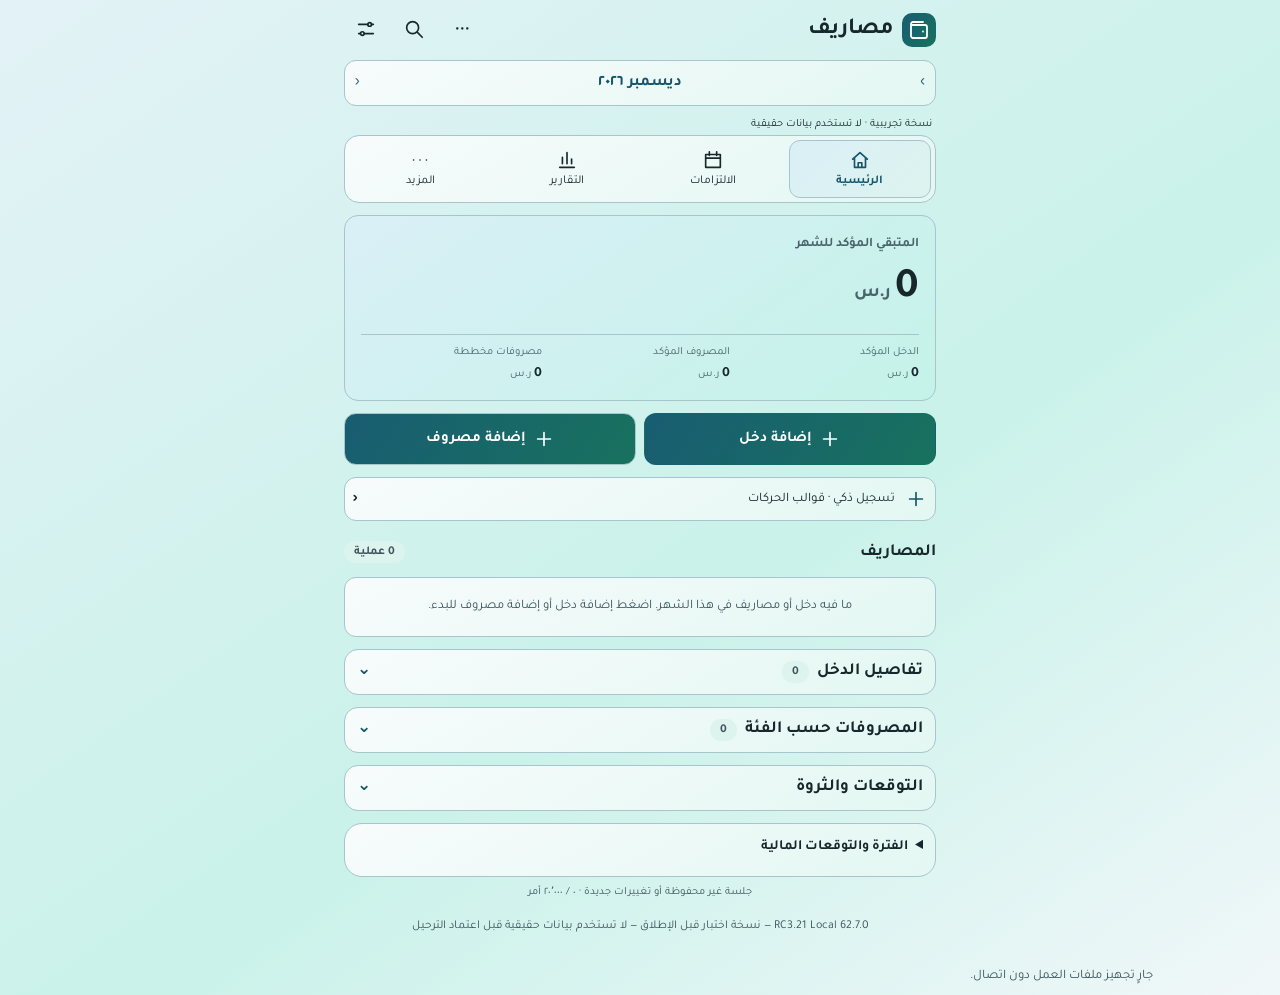
==== commit e08bce96: "Stage exact RC3.21 Audit 05 CI package for owner trial; retain legacy rollback" ====
--- a/app/index.html
+++ b/app/index.html
@@ -1,9 +1,8 @@
 <!doctype html>
-<html lang="ar" dir="rtl" data-theme="reef6181" data-mode="light" data-layout="classic" data-style="original" data-motion="ios"><head><meta charset="utf-8"><meta name="viewport" content="width=device-width,initial-scale=1,viewport-fit=cover"><meta name="referrer" content="no-referrer"><meta http-equiv="Content-Security-Policy" content="default-src 'none'; script-src 'self'; style-src 'self'; connect-src 'none'; worker-src 'self'; manifest-src 'self'; img-src 'self'; base-uri 'none'; form-action 'none'"><title>مصاريف 62.7 — RC3.12</title><link rel="stylesheet" href="./themes.css"><link rel="stylesheet" href="./app.css"><link rel="manifest" href="./app.webmanifest"><link rel="apple-touch-icon" href="./icon-180.png"></head>
-<body><main><header class="top panel"><div class="brand"><span class="logo" aria-hidden="true"><svg viewBox="0 0 24 24" fill="none" stroke="currentColor" stroke-width="1.8"><path d="M4 7h14a2 2 0 0 1 2 2v9a2 2 0 0 1-2 2H6a2 2 0 0 1-2-2V7zM4 7V6a2 2 0 0 1 2-2h10M16 13.5h.01"/></svg></span><h1>مصاريف</h1><div class="top-actions"><button type="button" id="mask" class="icon-btn" aria-pressed="false" aria-label="إخفاء المبالغ">•••</button><button type="button" id="openSearch" class="icon-btn" aria-label="البحث"><svg viewBox="0 0 24 24" fill="none" stroke="currentColor" stroke-width="1.8"><circle cx="10.5" cy="10.5" r="6.5"/><path d="m16 16 5 5"/></svg></button><button type="button" id="openSettings" class="icon-btn" aria-label="الإعدادات" aria-expanded="false" aria-controls="settingsPanel"><svg viewBox="0 0 24 24" fill="none" stroke="currentColor" stroke-width="1.8"><circle cx="12" cy="12" r="3"/><path d="M12 2v4m0 12v4M2 12h4m12 0h4M5 5l3 3m8 8 3 3M5 19l3-3m8-8 3-3"/></svg></button></div></div><div class="months"><button type="button" id="prevMonth" aria-label="الشهر السابق">›</button><button type="button" id="currentMonth" aria-label="اختيار الشهر"></button><button type="button" id="nextMonth" aria-label="الشهر التالي">‹</button></div></header><section id="settingsPanel" class="panel" hidden><div class="editor-head"><h2>المظهر والإعدادات</h2><button type="button" id="closeSettings" class="icon-btn" aria-label="إغلاق الإعدادات">×</button></div><div class="preferences appearance-preferences"><div class="appearance-group appearance-layout"><h3>واجهة التطبيق</h3><select id="layout" hidden aria-label="واجهة التطبيق"><option value="classic">مصاريف الأصلية المطوّرة</option><option value="unified">الواجهة الموحدة</option></select><div id="layoutChoices" class="appearance-grid" role="group" aria-label="واجهة التطبيق"></div></div><div class="appearance-group appearance-style"><h3>أسلوب التصميم</h3><select id="style" hidden aria-label="أسلوب التصميم"><option value="original">مصاريف الأصلي+</option><option value="glass">زجاج سائل</option><option value="android">أندرويد · Material You</option><option value="paper">ورق ناعم</option><option value="mono">أحادي أنيق</option></select><div id="styleChoices" class="appearance-grid" role="group" aria-label="أسلوب التصميم"></div></div><div class="appearance-group appearance-theme"><h3>الألوان</h3><select id="theme" hidden aria-label="الألوان"></select><div id="themeChoices" class="appearance-grid" role="group" aria-label="الألوان"></div></div><div class="appearance-group appearance-mode"><h3>المظهر</h3><select id="mode" hidden aria-label="المظهر"><option value="light">فاتح</option><option value="dark">داكن</option></select><div id="modeChoices" class="appearance-grid" role="group" aria-label="المظهر"></div></div><div class="appearance-group appearance-motion"><h3>الحركة</h3><select id="motion" hidden aria-label="الحركة"><option value="ios">iPhone · انسيابية</option><option value="spring">مرنة · Spring</option><option value="quick">سريعة</option><option value="off">بدون حركة</option></select><div id="motionChoices" class="appearance-grid" role="group" aria-label="الحركة"></div></div></div><p class="muted">تبديل الواجهة يغيّر العرض فقط؛ الحسابات والبيانات والمحركات مشتركة.</p><p id="appearanceStatus" role="status" class="muted"></p><h2>الإعدادات المالية</h2><div class="fields"><label>يوم الراتب (0 = غير محدد)<input id="paydayPref" type="number" min="0" max="28" step="1" value="0"></label><label>هدف الادخار %<input id="savingsPref" inputmode="decimal" value="0"></label></div><button id="saveFinancialPrefs" type="button">حفظ الإعدادات المالية</button><p id="financialPrefStatus" role="status"></p><button type="button" id="openData">التقارير والبيانات</button></section>
-<aside class="notice">نسخة اختبار محلية · استخدم بيانات تجريبية فقط</aside>
-<p id="saveState" role="status" class="muted"></p><p id="entryNotice" role="status" class="entry-notice" hidden></p><div id="saveAlert" class="save-alert" hidden><p id="saveAlertText" role="alert"></p><button type="button" id="saveAlertOpen">فتح الخزنة</button></div><nav id="nav" aria-label="الأقسام الرئيسية"></nav><nav id="moreNav" class="more-nav panel" aria-label="المزيد" hidden></nav>
-<span id="quickAnchor" hidden></span><div class="quick-bar"><button type="button" id="quickIncome">+ إضافة دخل</button><button type="button" id="quickExpense">+ إضافة مصروف</button></div><details class="panel period" id="periodPanel"><summary>الفترة والتوقعات المالية</summary><div class="fields"><label>الشهر<input id="month" type="month" value="2026-12"></label><label>تاريخ التحليل<input id="asOf" type="date" value="2026-12-15"></label><label>نهاية التوقع<input id="through" type="date" value="2026-12-31"></label><label>رصيد افتتاحي للمحاكاة (ريال)<input id="opening" inputmode="decimal" value="0"></label></div><label class="scenario-control">سيناريو المحاكاة<select id="scenario"><option value="base">أساسي: الدخل والمصروف 100%</option><option value="cautious">حذر: الدخل 90% والمصروف 110%</option><option value="optimistic">متفائل: الدخل 110% والمصروف 90%</option></select></label><button id="refresh" type="button">تحديث العرض</button></details>
+<html lang="ar" dir="rtl" data-theme="reef6181" data-mode="light" data-layout="classic" data-style="original" data-motion="ios" data-font="tajawal"><head><meta charset="utf-8"><meta name="viewport" content="width=device-width,initial-scale=1,viewport-fit=cover"><meta name="referrer" content="no-referrer"><meta http-equiv="Content-Security-Policy" content="default-src 'none'; script-src 'self'; style-src 'self'; font-src 'self'; connect-src 'none'; worker-src 'self'; manifest-src 'self'; img-src 'self'; base-uri 'none'; form-action 'none'"><title>مصاريف 62.7 — RC3.21</title><link rel="stylesheet" href="./themes.css"><link rel="stylesheet" href="./app.css"><link rel="manifest" href="./app.webmanifest"><link rel="apple-touch-icon" href="./icon-180.png"></head>
+<body><main><header class="top panel"><div class="brand"><span class="logo" aria-hidden="true"><svg viewBox="0 0 24 24" fill="none" stroke="currentColor" stroke-width="1.8"><path d="M4 7h14a2 2 0 0 1 2 2v9a2 2 0 0 1-2 2H6a2 2 0 0 1-2-2V7zM4 7V6a2 2 0 0 1 2-2h10M16 13.5h.01"/></svg></span><h1>مصاريف</h1><div class="top-actions"><button type="button" id="mask" class="icon-btn" aria-pressed="false" aria-label="إخفاء المبالغ">•••</button><button type="button" id="openSearch" class="icon-btn" aria-label="البحث"><svg viewBox="0 0 24 24" fill="none" stroke="currentColor" stroke-width="1.8"><circle cx="10.5" cy="10.5" r="6.5"/><path d="m16 16 5 5"/></svg></button><button type="button" id="openSettings" class="icon-btn" aria-label="الإعدادات" aria-expanded="false" aria-controls="settingsPanel"><svg viewBox="0 0 24 24" fill="none" stroke="currentColor" stroke-width="1.8"><path d="M4 7h10m4 0h2M4 17h2m4 0h10"/><circle cx="16" cy="7" r="2"/><circle cx="8" cy="17" r="2"/></svg></button></div></div><div class="months"><button type="button" id="prevMonth" aria-label="الشهر السابق">›</button><button type="button" id="currentMonth" aria-label="اختيار الشهر"></button><button type="button" id="nextMonth" aria-label="الشهر التالي">‹</button></div></header><dialog id="settingsPanel" class="bottom-sheet settings-sheet" aria-labelledby="settingsTitle" hidden><div class="sheet-grab" aria-hidden="true"></div><div class="editor-head"><button type="button" id="settingsBack" class="icon-btn" aria-label="رجوع للإعدادات" hidden>›</button><h2 id="settingsTitle">الإعدادات</h2><button type="button" id="closeSettings" class="icon-btn" aria-label="إغلاق الإعدادات">×</button></div><section id="settingsMenu" class="settings-menu"><div class="settings-intro"><b>الإعدادات الأساسية</b><small>خصص مصاريف وأدر بياناتك من مكان واحد.</small></div><div class="settings-list" id="settingsList"></div></section><section id="settingsAppearancePage" hidden><div class="preferences appearance-preferences"><div class="appearance-group appearance-layout"><h3>واجهة التطبيق</h3><select id="layout" hidden aria-label="واجهة التطبيق"><option value="classic">مصاريف الأصلية المطوّرة</option><option value="unified">الواجهة الموحدة</option></select><div id="layoutChoices" class="appearance-grid" role="group" aria-label="واجهة التطبيق"></div></div><div class="appearance-group appearance-style"><h3>أسلوب التصميم</h3><select id="style" hidden aria-label="أسلوب التصميم"><option value="original">مصاريف الأصلي+</option><option value="glass">زجاج سائل</option><option value="android">أندرويد · Material You</option><option value="paper">ورق ناعم</option><option value="mono">أحادي أنيق</option></select><div id="styleChoices" class="appearance-grid" role="group" aria-label="أسلوب التصميم"></div></div><div class="appearance-group appearance-theme"><h3>الألوان</h3><select id="theme" hidden aria-label="الألوان"></select><div id="themeChoices" class="appearance-grid" role="group" aria-label="الألوان"></div></div><div class="appearance-group appearance-mode"><h3>المظهر</h3><select id="mode" hidden aria-label="المظهر"><option value="light">فاتح</option><option value="dark">داكن</option></select><div id="modeChoices" class="appearance-grid" role="group" aria-label="المظهر"></div></div></div></section><section id="settingsTypePage" hidden><div class="preferences appearance-preferences"><div class="appearance-group appearance-font"><h3>الخط العربي</h3><select id="font" hidden aria-label="الخط العربي"><option value="tajawal">Tajawal · تجوال</option><option value="cairo">Cairo · القاهرة</option><option value="plex">IBM Plex Arabic</option><option value="system">خط الجهاز</option></select><div id="fontChoices" class="appearance-grid" role="group" aria-label="الخط العربي"></div></div><div class="appearance-group appearance-motion"><h3>الحركة</h3><select id="motion" hidden aria-label="الحركة"><option value="ios">iPhone · انسيابية</option><option value="spring">مرنة · Spring</option><option value="quick">سريعة</option><option value="off">بدون حركة</option></select><div id="motionChoices" class="appearance-grid" role="group" aria-label="الحركة"></div></div></div></section><p id="appearanceStatus" role="status" class="muted"></p><section id="settingsFinancePage" hidden><p class="muted">إعدادات الراتب والادخار المستخدمة في المحرك المالي.</p><div class="fields"><label>يوم الراتب (0 = غير محدد)<input id="paydayPref" type="number" min="0" max="28" step="1" value="0"></label><label>هدف الادخار %<input id="savingsPref" inputmode="decimal" value="0"></label></div><button id="saveFinancialPrefs" type="button">حفظ الإعدادات المالية</button><p id="financialPrefStatus" role="status"></p></section></dialog>
+<aside class="notice">نسخة تجريبية · لا تستخدم بيانات حقيقية</aside><div id="saveAlert" class="save-alert" hidden><p id="saveAlertText" role="alert"></p><button type="button" id="saveAlertOpen">فتح الخزنة</button></div><nav id="nav" aria-label="الأقسام الرئيسية"></nav><dialog id="moreDialog" class="bottom-sheet legacy-hub" aria-labelledby="moreTitle"><div class="sheet-grab" aria-hidden="true"></div><div class="editor-head"><h2 id="moreTitle">المزيد</h2><button type="button" id="closeMore" class="icon-btn" aria-label="إغلاق المزيد">×</button></div><label class="hub-search">ابحث عن أداة<input id="hubQuery" type="search" placeholder="الحسابات، الأهداف، البحث"></label><nav id="moreNav" class="more-nav panel" aria-label="المزيد" hidden></nav><p id="hubEmpty" class="muted" hidden>لا توجد أدوات مطابقة.</p></dialog>
+<span id="quickAnchor" hidden></span><div class="quick-bar"><button type="button" id="quickIncome"><svg class="identity-icon" viewBox="0 0 24 24" fill="none" stroke="currentColor" stroke-width="2" aria-hidden="true"><path d="M12 5v14M5 12h14"/></svg> إضافة دخل</button><button type="button" id="quickExpense"><svg class="identity-icon" viewBox="0 0 24 24" fill="none" stroke="currentColor" stroke-width="2" aria-hidden="true"><path d="M12 5v14M5 12h14"/></svg> إضافة مصروف</button></div>
 <section class="panel section-actions" id="operationTools" aria-label="العمليات السريعة" hidden><h2>العمليات السريعة</h2><div id="actionShortcuts" class="action-shortcuts"></div><button id="openOperations" type="button" class="operation-picker-trigger" aria-haspopup="dialog">جميع العمليات</button></section><section class="panel" id="view" aria-live="polite"></section>
-<button type="button" id="reopenEditor" aria-controls="editor" hidden>فتح العمليات</button><span id="editorAnchor" hidden></span><section class="panel" id="editor"><div class="editor-head"><h2 id="editorTitle">العمليات</h2><button id="closeEditor" type="button" class="icon-btn" aria-label="إغلاق العمليات">×</button></div><select id="action" aria-label="العملية المحددة" hidden></select><form id="form" autocomplete="off"><div class="fields" id="fields"></div><div class="entry-submit"><button type="submit" id="submitOperation">تنفيذ تجريبي</button><p id="message" role="status" aria-live="polite"></p></div></form></section><dialog id="operationDialog" class="bottom-sheet" aria-labelledby="operationTitle"><div class="sheet-grab" aria-hidden="true"></div><div class="editor-head"><h2 id="operationTitle">اختر العملية</h2><button type="button" id="closeOperations" class="icon-btn" aria-label="إغلاق قائمة العمليات">×</button></div><div id="operationGroups"></div></dialog><dialog id="entryDialog" class="bottom-sheet entry-sheet" aria-labelledby="editorTitle"></dialog>
-<section class="panel" id="dataPanel" hidden><h2>التقارير والخزنة المحلية</h2><p>احفظ الجلسة بكلمة مرور لا تقل عن 12 حرفًا. لا يمكن استعادة كلمة المرور المنسية.</p><label>كلمة مرور الخزنة أو النسخة المشفرة<input id="vaultPassword" type="password" autocomplete="new-password"></label><div class="fields"><button id="enableAuto" type="button">تفعيل الحفظ التلقائي</button><button id="disableAuto" type="button">إيقاف الحفظ التلقائي</button><button id="saveLocal" type="button">حفظ مشفر على الجهاز</button><button id="openLocal" type="button">فتح الخزنة</button><button id="exportBackup" type="button">تصدير نسخة مشفرة</button><button id="exportReport" type="button">تصدير تقرير CSV</button></div><p id="autoState" role="status">متوقف</p><details class="recovery-tools"><summary>خيارات الاستعادة المتقدمة</summary><div class="fields"><button id="previousLocal" type="button">معاينة المراجعة السابقة</button><button id="repairLocal" type="button">إصلاح الخزنة من السابقة</button><button id="exportQuarantine" type="button">تصدير النسخة المحجورة</button></div></details><p class="muted">الحفظ التلقائي يتوقف عند إغلاق الصفحة أو تعارض المراجعات. كلمة المرور تبقى في ذاكرة الجلسة فقط.</p><p class="muted">البيانات محفوظة على هذا الجهاز فقط. احتفظ بنسخة مشفرة خارج التطبيق لتتمكن من استعادتها عند فقد الجهاز أو حذف بيانات المتصفح.</p><h2>استيراد ومعاينة</h2><p class="muted">النسخة المشفرة هي صيغة الاستعادة الكاملة للنواة الحالية. CSV للتقارير والحركات البسيطة، وليس نسخة احتياطية كاملة. الاستيراد لا يدمج الجلسات.</p><label>ملف JSON أو CSV<input id="importFile" type="file" accept=".json,.csv"></label><div class="fields"><button id="inspectImport" type="button">فحص ومعاينة الملف</button><button id="applyImport" type="button">اعتماد المعاينة للجلسة</button></div><div id="importInfo" aria-live="polite"></div><p id="dataStatus" role="status" aria-live="polite"></p></section><footer>62.7.0 RC3.12 Local — نسخة اختبار قبل الإطلاق — لا تستخدم بيانات حقيقية قبل اعتماد الترحيل</footer></main><script type="module" src="./app.mjs"></script><p id="offlineStatus" role="status"></p><script type="module" src="./offline.mjs"></script></body></html>+<button type="button" id="reopenEditor" aria-controls="editor" hidden>فتح العمليات</button><details class="panel period" id="periodPanel"><summary>الفترة والتوقعات المالية</summary><div class="fields"><label>الشهر<input id="month" type="month" value="2026-12"></label><label>تاريخ التحليل<input id="asOf" type="date" value="2026-12-15"></label><label>نهاية التوقع<input id="through" type="date" value="2026-12-31"></label><label>رصيد افتتاحي للمحاكاة (ريال)<input id="opening" inputmode="decimal" value="0"></label></div><label class="scenario-control">سيناريو المحاكاة<select id="scenario"><option value="base">أساسي: الدخل والمصروف 100%</option><option value="cautious">حذر: الدخل 90% والمصروف 110%</option><option value="optimistic">متفائل: الدخل 110% والمصروف 90%</option></select></label><button id="refresh" type="button">تحديث العرض</button></details><span id="editorAnchor" hidden></span><section class="panel" id="editor"><div class="editor-head"><h2 id="editorTitle">العمليات</h2><button id="closeEditor" type="button" class="icon-btn" aria-label="إغلاق العمليات">×</button></div><select id="action" aria-label="العملية المحددة" hidden></select><form id="form" autocomplete="off"><div class="fields" id="fields"></div><div class="entry-submit"><button type="submit" id="submitOperation">تنفيذ تجريبي</button><p id="message" role="status" aria-live="polite"></p></div></form></section><dialog id="operationDialog" class="bottom-sheet" aria-labelledby="operationTitle"><div class="sheet-grab" aria-hidden="true"></div><div class="editor-head"><h2 id="operationTitle">اختر العملية</h2><button type="button" id="closeOperations" class="icon-btn" aria-label="إغلاق قائمة العمليات">×</button></div><div id="operationGroups"></div></dialog><dialog id="entryDialog" class="bottom-sheet entry-sheet" aria-labelledby="editorTitle"><div class="sheet-grab" aria-hidden="true"></div></dialog>
+<section class="panel" id="dataPanel" hidden><h2>التقارير والخزنة المحلية</h2><p>احفظ الجلسة بكلمة مرور لا تقل عن 12 حرفًا. لا يمكن استعادة كلمة المرور المنسية.</p><label>كلمة مرور الخزنة أو النسخة المشفرة<input id="vaultPassword" type="password" autocomplete="new-password"></label><div class="fields"><button id="enableAuto" type="button">تفعيل الحفظ التلقائي</button><button id="disableAuto" type="button">إيقاف الحفظ التلقائي</button><button id="saveLocal" type="button">حفظ مشفر على الجهاز</button><button id="openLocal" type="button">فتح الخزنة</button><button id="exportBackup" type="button">تصدير نسخة مشفرة</button><button id="exportReport" type="button">تصدير تقرير CSV</button></div><p id="autoState" role="status">متوقف</p><details class="recovery-tools"><summary>خيارات الاستعادة المتقدمة</summary><div class="fields"><button id="previousLocal" type="button">معاينة المراجعة السابقة</button><button id="repairLocal" type="button">إصلاح الخزنة من السابقة</button><button id="exportQuarantine" type="button">تصدير النسخة المحجورة</button></div></details><p class="muted">الحفظ التلقائي يتوقف عند إغلاق الصفحة أو تعارض المراجعات. كلمة المرور تبقى في ذاكرة الجلسة فقط.</p><p class="muted">البيانات محفوظة على هذا الجهاز فقط. احتفظ بنسخة مشفرة خارج التطبيق لتتمكن من استعادتها عند فقد الجهاز أو حذف بيانات المتصفح.</p><h2>استيراد ومعاينة</h2><p class="muted">النسخة المشفرة هي صيغة الاستعادة الكاملة للنواة الحالية. CSV للتقارير والحركات البسيطة، وليس نسخة احتياطية كاملة. الاستيراد لا يدمج الجلسات.</p><label>ملف JSON أو CSV<input id="importFile" type="file" accept=".json,.csv"></label><div class="fields"><button id="inspectImport" type="button">فحص ومعاينة الملف</button><button id="applyImport" type="button">اعتماد المعاينة للجلسة</button></div><div id="importInfo" aria-live="polite"></div><p id="dataStatus" role="status" aria-live="polite"></p></section><p id="saveState" role="status" class="muted"></p><p id="entryNotice" role="status" class="entry-notice" hidden></p><footer>62.7.0 RC3.21 Local — نسخة اختبار قبل الإطلاق — لا تستخدم بيانات حقيقية قبل اعتماد الترحيل</footer></main><script type="module" src="./app.mjs"></script><p id="offlineStatus" role="status"></p><script type="module" src="./offline.mjs"></script></body></html>
--- a/app/app.css
+++ b/app/app.css
@@ -215,3 +215,288 @@
 @media(max-height:480px){.entry-sheet .entry-submit,.entry-sheet #editor .editor-head{position:static}.bottom-sheet{max-height:96dvh}}
 @media(prefers-reduced-motion:reduce){html button:active:not(:disabled){transform:none!important}html .bottom-sheet[open]{animation:none!important}}
 @media print{.entry-submit,#entryNotice,.section-actions{display:none!important}}
+
+/* RC3.13: locally licensed Arabic typography; no CDN or network dependency. */
+@font-face{font-family:"Masarifi Tajawal";src:url("./Tajawal-Regular.ttf") format("truetype");font-weight:400 500;font-style:normal;font-display:swap}
+@font-face{font-family:"Masarifi Tajawal";src:url("./Tajawal-Bold.ttf") format("truetype");font-weight:600 900;font-style:normal;font-display:swap}
+@font-face{font-family:"Masarifi Cairo";src:url("./Cairo-Variable.ttf") format("truetype");font-weight:200 1000;font-style:normal;font-display:swap}
+@font-face{font-family:"Masarifi Plex";src:url("./IBMPlexSansArabic-Regular.ttf") format("truetype");font-weight:400 500;font-style:normal;font-display:swap}
+@font-face{font-family:"Masarifi Plex";src:url("./IBMPlexSansArabic-Bold.ttf") format("truetype");font-weight:600 900;font-style:normal;font-display:swap}
+html[data-font="tajawal"]{--app-font:"Masarifi Tajawal",system-ui,-apple-system,Tahoma,sans-serif}
+html[data-font="cairo"]{--app-font:"Masarifi Cairo",system-ui,-apple-system,Tahoma,sans-serif}
+html[data-font="plex"]{--app-font:"Masarifi Plex",system-ui,-apple-system,Tahoma,sans-serif}
+html[data-font="system"]{--app-font:system-ui,-apple-system,Tahoma,sans-serif}
+html[data-font] body,html[data-font][data-layout] body,html[data-font] dialog{font-family:var(--app-font);line-height:1.5}
+html[data-font] input,html[data-font] select,html[data-font] button{font-family:inherit}
+.appearance-font .appearance-grid{grid-template-columns:repeat(2,minmax(0,1fr));gap:8px}
+.appearance-font .appearance-choice{min-height:76px}
+.font-sample{font-size:19px;font-weight:700;min-width:0;width:100%;height:auto;min-height:32px;line-height:1.3;background:transparent;color:var(--choice-ink)}
+.font-sample[data-font-sample="tajawal"]{font-family:"Masarifi Tajawal",sans-serif}
+.font-sample[data-font-sample="cairo"]{font-family:"Masarifi Cairo",sans-serif}
+.font-sample[data-font-sample="plex"]{font-family:"Masarifi Plex",sans-serif}
+.font-sample[data-font-sample="system"]{font-family:system-ui,-apple-system,sans-serif}
+/* Real iPhone evidence: reduce crowded source tiles and eliminate date/account overlap. */
+.entry-sheet{--entry-surface:var(--choice-surface)}
+html[data-style="paper"] .entry-sheet{--entry-surface:var(--paper-card)}
+html[data-style="mono"] .entry-sheet{--entry-surface:var(--mono-card)}
+html[data-style="android"] .entry-sheet{--entry-surface:var(--android-surface)}
+html[data-style] .entry-sheet #editor,html[data-style] .entry-sheet #editor .editor-head,html[data-style] .entry-sheet .entry-submit{background:var(--entry-surface)}
+.entry-sheet #editor{padding-inline:14px;padding-top:10px}
+.entry-sheet #editor .editor-head{padding:4px 0 7px;border-bottom:1px solid var(--choice-outline);margin-bottom:10px}
+.entry-sheet #editorTitle{font-size:20px;line-height:1.35}
+.entry-sheet #fields{display:grid;grid-template-columns:repeat(2,minmax(0,1fr));column-gap:12px;row-gap:10px;align-items:start;min-width:0}
+.entry-sheet #fields>label,.entry-sheet #fields>.choice-field{min-width:0;min-inline-size:0;width:100%;max-width:100%}
+.entry-sheet #fields>label input,.entry-sheet #fields>label select{display:block;min-width:0;min-inline-size:0;width:100%;inline-size:100%;max-width:100%;max-inline-size:100%;box-sizing:border-box;font-size:16px;line-height:1.35}
+.entry-sheet #fields>label[data-field="date"] input{appearance:none;-webkit-appearance:none;text-align:start;padding-inline:8px}
+.entry-sheet input[type=date]::-webkit-date-and-time-value{text-align:start;min-width:0;margin:0}
+.entry-sheet #fields label[data-field="date"],.entry-sheet #fields label[data-field="accountId"]{overflow:hidden}
+.entry-sheet #fields>label[data-field="amt"]{grid-column:1/-1}
+.entry-sheet #fields #amt{font-size:30px;min-height:54px}
+.entry-sheet .choice-label,.entry-sheet #fields label{font-size:14px;line-height:1.4;font-weight:700}
+.entry-sheet .choice-grid{gap:7px;grid-template-columns:repeat(3,minmax(0,1fr));align-items:stretch}
+.entry-sheet .choice-grid .choice-chip{padding:7px 4px;min-height:58px;gap:3px;line-height:1.3;font-size:13px;border-radius:13px}
+.entry-sheet .choice-grid .choice-chip .choice-icon{width:28px;height:28px;border-radius:9px}
+.entry-sheet .choice-grid .choice-chip .choice-icon svg{width:17px;height:17px}
+.entry-sheet .choice-grid .choice-chip>span:last-child{min-width:0;max-width:100%;overflow-wrap:anywhere}
+.entry-sheet #directionChoices,.entry-sheet #accountTypeChoices{grid-template-columns:repeat(2,minmax(0,1fr))}
+.entry-sheet .entry-submit{padding-top:8px}
+@media(max-width:350px){.entry-sheet #editor{padding-inline:10px}.entry-sheet #fields{grid-template-columns:minmax(0,1fr);row-gap:8px}.entry-sheet .choice-grid{grid-template-columns:repeat(2,minmax(0,1fr))}.entry-sheet .choice-grid .choice-chip{font-size:12px}.entry-sheet #fields #amt{font-size:27px}}
+
+/* RC3.14: direct structural port of 61.8.1 clean and entry615 rules, adapted to the new controller.
+   Reference b6b03894d2ebf166d0e255b8587859a3bd12aedf, index.html; no legacy scripts or storage. */
+html[data-layout="classic"][data-style="original"] main{max-width:620px;padding-inline:14px}
+html[data-layout="classic"][data-style="original"] .top{display:grid;grid-template-columns:minmax(0,1fr);gap:8px;margin-bottom:12px;padding:0}
+html[data-layout="classic"][data-style="original"] .brand{gap:8px;min-height:44px}
+html[data-layout="classic"][data-style="original"] .brand h1{font-size:23px;letter-spacing:0;flex:1;text-align:start}
+html[data-layout="classic"][data-style="original"] .brand .logo{width:34px;height:34px;border-radius:10px;box-shadow:none}
+html[data-layout="classic"][data-style="original"] .brand .icon-btn{width:44px;height:44px;background:transparent;border:0;box-shadow:none;color:var(--ink)}
+html[data-layout="classic"][data-style="original"] .months{width:100%;margin:0;padding:0 2px;border-radius:12px;background:var(--panel);box-shadow:none}
+html[data-layout="classic"][data-style="original"] #nav{gap:4px;padding:4px;border-radius:15px;margin:0 0 14px}
+html[data-layout="classic"][data-style="original"] #nav button{min-height:58px;font-size:12px;line-height:1.3;background:transparent;border-radius:11px}
+html[data-layout="classic"][data-style="original"] #nav button[aria-current="page"]{background:var(--identity-selected);color:var(--accent);border-color:var(--border)}
+html[data-layout="classic"][data-style="original"] .identity-hero{border-radius:14px;padding:18px;box-shadow:none}
+html[data-layout="classic"][data-style="original"] .identity-hero .hero-total{font-size:clamp(27px,8vw,42px);line-height:1.25;margin:8px 0;letter-spacing:-.02em}
+.home-ratio{position:relative;border:0;width:56px;height:56px;display:grid;place-items:center}.home-ratio svg{position:absolute;inset:0;width:100%;height:100%;transform:rotate(-90deg)}.home-ratio circle{stroke-width:4;stroke-linecap:round}.home-ratio .ring-track{stroke:var(--border)}.home-ratio .ring-fill{stroke:currentColor}.home-ratio strong{position:relative;font-size:12px;text-align:center;max-width:44px;overflow-wrap:anywhere}
+html[data-layout="classic"][data-style="original"] .hero-sum{gap:8px;margin-top:12px;padding-top:12px}
+html[data-layout="classic"][data-style="original"] .quick-bar{gap:8px;margin:12px 0}
+html[data-layout="classic"][data-style="original"] .quick-bar button{display:flex;align-items:center;justify-content:center;gap:7px;min-height:52px;font-size:15px;border-radius:12px;background:var(--action);color:white}
+html[data-layout="classic"][data-style="original"] .home-group{margin:16px 0}
+html[data-layout="classic"][data-style="original"] .home-group-head{min-height:44px;font-size:17px;margin:0 0 8px}
+html[data-layout="classic"][data-style="original"] .home-rows{border-radius:12px;padding:0 10px;background:var(--panel)}
+html[data-layout="classic"][data-style="original"] .home-row{min-height:52px;gap:4px 10px;padding:8px 0}
+html[data-layout="classic"][data-style="original"] .home-icon{width:34px;height:34px;border-radius:10px}
+html[data-layout="classic"][data-style="original"] .home-group:not(details) .home-empty{text-align:center;line-height:1.65;padding:18px 6px}
+html[data-layout="classic"][data-style="original"] .home-link{min-height:44px;background:var(--panel);border-radius:12px;font-size:13px}
+html[data-layout="classic"][data-style="original"] .notice{border:0;background:none;padding:0 4px;font-size:11px;margin:0 0 3px}
+html[data-layout="classic"][data-style="original"] #saveState{font-size:11px;padding:0 4px;margin:0 0 8px}
+html[data-style] .entry-sheet{max-width:620px;border-radius:20px 20px 0 0}
+html[data-style] .entry-sheet #editor{border-radius:20px 20px 0 0;padding:12px 16px 0}
+.entry-sheet #editor .editor-head{margin:0 0 8px;padding:4px 0 8px}
+.entry-sheet #editor .editor-head .icon-btn,.legacy-hub .editor-head .icon-btn{background:var(--identity-soft);color:var(--ink);border:1px solid var(--border);border-radius:12px}
+.entry-sheet #editorTitle{font-size:20px;font-weight:700}
+.entry-sheet #fields{gap:8px 10px;margin:8px 0 12px}
+.entry-sheet #fields>label input,.entry-sheet #fields>label select{border-radius:12px;min-height:48px;background:var(--entry-surface);border:1px solid var(--border)}
+.entry-sheet #fields label,.entry-sheet .choice-label{font-size:13px;color:var(--muted);font-weight:500}
+.entry-sheet #fields #amt{min-height:60px;font-size:30px;text-align:end;padding-inline:14px;font-weight:700}
+.entry-sheet .choice-grid{grid-template-columns:repeat(auto-fit,minmax(92px,1fr));gap:6px}
+.entry-sheet .choice-grid .choice-chip{flex-direction:row;justify-content:center;gap:5px;min-height:44px;padding:5px 7px;border-radius:10px;font-size:12px;font-weight:500;line-height:1.35;background:var(--entry-surface);border:1px solid var(--border);box-shadow:none;text-align:center}
+.entry-sheet .choice-grid .choice-chip .choice-icon{width:20px;height:20px;background:none;border-radius:0;flex:none}
+.entry-sheet .choice-grid .choice-chip .choice-icon svg{width:18px;height:18px}
+.entry-sheet .choice-grid .choice-chip[aria-pressed=true]{background:color-mix(in srgb,var(--tile-color) 12%,var(--entry-surface));border-color:var(--tile-color);color:var(--choice-ink);font-weight:700;box-shadow:none}
+.entry-sheet .choice-grid .choice-chip[aria-pressed=true]::after{display:none}
+.entry-sheet .entry-submit>button{border-radius:14px;font-size:17px;min-height:52px}
+.legacy-hub{max-width:620px;border-radius:20px 20px 0 0;background:var(--panel)}
+.legacy-hub .hub-search{margin:8px 0 12px;font-size:13px;color:var(--muted)}
+.legacy-hub .more-nav{display:grid;grid-template-columns:1fr!important;gap:0!important;padding:0!important;border-radius:12px;overflow:hidden;background:var(--panel);margin:0 0 10px}
+html[data-layout="classic"] .legacy-hub .more-nav .hub-tile{min-height:56px;border:0;border-radius:0;box-shadow:none;background:transparent;padding:9px 12px}
+.legacy-hub .hub-tile+.hub-tile{border-top:1px solid var(--border)!important}
+.legacy-hub .hub-tile .choice-icon{width:34px;height:34px;border-radius:9px}
+.legacy-hub .hub-tile .hub-label small{font-size:12px;line-height:1.4}
+@media(max-width:360px){html[data-layout="classic"][data-style="original"] main{padding-inline:10px}html[data-layout="classic"][data-style="original"] .brand h1{font-size:21px}html[data-style] .entry-sheet #editor{padding-inline:12px}.entry-sheet .choice-grid{grid-template-columns:repeat(2,minmax(0,1fr))}.entry-sheet #fields{grid-template-columns:minmax(0,1fr)}}
+
+/* RC3.15: visual corrections measured against the actual 61.8.1 screenshots. */
+html[data-layout="classic"] .notice{font-size:11px;line-height:1.3;padding:2px 4px;margin:0 0 5px;border:0;background:transparent}
+html[data-layout="classic"] #saveState{margin:10px 0 0;text-align:center}
+html[data-layout="classic"] .period{margin:12px 0 8px}
+html[data-layout="classic"] .identity-hero .hero-total{display:flex;align-items:baseline;gap:5px;flex-wrap:wrap;font-weight:700;font-size:30px}
+.amount-label{display:inline-flex;align-items:baseline;gap:3px;max-width:100%;direction:rtl}
+.amount-digits{direction:ltr;unicode-bidi:isolate;font-variant-numeric:tabular-nums}
+.amount-label .amount-unit{font-size:.54em;font-weight:500;color:inherit;white-space:nowrap;opacity:.9}
+.identity-hero .hero-total .amount-unit{font-size:.45em}
+.hero-subtotal{font-size:14px;font-weight:700;line-height:1.4;flex-wrap:wrap}
+.identity-hero .hero-sum>div{min-width:0;display:flex;flex-direction:column;gap:4px}
+.identity-hero .hero-sum>div>small{font-size:11px;font-weight:500}
+html[data-layout="classic"][data-style="original"] .quick-bar #quickIncome{background:var(--action);color:white;border-color:transparent}
+html[data-layout="classic"][data-style="original"] .home-row:has(.home-edit-mark){grid-template-columns:34px minmax(0,1fr) minmax(0,auto) 18px}
+.home-edit-mark{display:grid;place-items:center;color:var(--muted)}.home-edit-mark svg{width:16px;height:16px}
+html[data-layout="classic"][data-style="original"] .home-row-label>span{font-weight:500}
+html[data-layout="classic"][data-style="original"] .home-row-value{font-size:13px}
+html[data-layout="classic"][data-style="original"] .home-row-label small{font-size:12px}
+html[data-style="original"] .entry-sheet{background:var(--panel);--entry-surface:var(--identity-surface);padding-top:12px}
+html[data-style="original"] .entry-sheet #editor{background:transparent}
+html[data-style="original"] .entry-sheet #editor .editor-head,html[data-style="original"] .entry-sheet .entry-submit{background:var(--identity-surface)}
+.entry-sheet>.sheet-grab{margin:0 auto 2px}
+.entry-sheet #editor .editor-head .icon-btn,.legacy-hub .editor-head .icon-btn{background:transparent;border:0;font-size:23px;font-weight:400;box-shadow:none}
+.entry-sheet #fields #amt{background:color-mix(in srgb,var(--identity-soft) 45%,var(--entry-surface));font-size:30px}
+.entry-sheet #amt::placeholder{color:var(--muted);opacity:1}
+.entry-sheet #note::placeholder{color:var(--muted);opacity:.8;font-size:13px}
+.entry-sheet #amt:focus-visible{outline:2px solid var(--border);outline-offset:1px;box-shadow:0 0 0 4px color-mix(in srgb,var(--accent) 15%,transparent)}
+.entry-sheet .choice-grid .choice-chip[aria-pressed=true]{background:var(--action);color:#fff;border-color:transparent;box-shadow:0 4px 8px -5px var(--ink)}
+.entry-sheet .choice-grid .choice-chip[aria-pressed=true] .choice-icon{color:#fff}
+.entry-sheet[data-entry-kind="in"] #incomeSourceChoices{display:flex;flex-wrap:wrap;gap:7px;align-items:stretch}
+.entry-sheet[data-entry-kind="in"] #incomeSourceChoices .choice-chip{width:auto;flex:0 1 auto;max-width:100%;padding-inline:12px;min-height:44px}
+html[data-style="original"] .entry-sheet #fields>label input:not(#amt),html[data-style="original"] .entry-sheet #fields>label select{background:color-mix(in srgb,var(--identity-surface) 82%,var(--identity-soft))}
+html[data-style="original"] .legacy-hub .more-nav{background:transparent;border:0;gap:9px!important;overflow:visible}
+html[data-layout="classic"][data-style="original"] .legacy-hub .more-nav .hub-tile{border:1px solid var(--border);border-radius:13px;background:var(--panel);min-height:60px;padding:9px 12px}
+html[data-layout="classic"][data-style="original"] .legacy-hub .more-nav .hub-tile+.hub-tile{border-top:1px solid var(--border)!important}
+.legacy-hub .editor-head{border-bottom:1px solid var(--border);padding-bottom:8px}
+.entry-notice{position:fixed;z-index:4;bottom:max(12px,env(safe-area-inset-bottom));inset-inline:14px;max-width:560px;margin-inline:auto;box-shadow:0 3px 20px #0002;pointer-events:none}
+@media(max-width:360px){html[data-layout="classic"] .identity-hero .hero-total{font-size:26px}.hero-subtotal{font-size:12px}.entry-sheet[data-entry-kind="in"] #incomeSourceChoices .choice-chip{padding-inline:9px}.entry-sheet #fields #amt{font-size:27px}.entry-sheet #editor{padding-inline:12px}}
+@media print{.entry-notice{display:none!important}}
+
+/* RC3.16 — source-style settings hub, daily expense cards and coherent financial lists. */
+html[data-style="original"] .settings-sheet{background:var(--panel);max-width:620px;border-radius:20px 20px 0 0}
+.settings-sheet{padding:12px 16px max(16px,env(safe-area-inset-bottom));scroll-padding-block:76px 12px}
+.settings-sheet>.editor-head{position:sticky;top:0;background:var(--identity-surface);z-index:2;padding:4px 0 8px;border-bottom:1px solid var(--border);margin-bottom:10px}
+.settings-sheet>.editor-head h2{flex:1;font-size:19px;margin:0}
+.settings-sheet>.editor-head .icon-btn{background:transparent;color:var(--ink);border:0;font-size:22px}
+.settings-intro{padding:10px 2px 14px;display:grid;gap:3px}.settings-intro b{font-size:16px}.settings-intro small{font-size:12px}
+.settings-list{display:grid;gap:8px}.settings-row{display:grid;grid-template-columns:36px minmax(0,1fr) 18px;align-items:center;gap:10px;min-height:62px;padding:10px 12px;text-align:start;background:var(--identity-surface);color:var(--ink);border:1px solid var(--border);border-radius:13px}.settings-row .choice-icon{width:34px;height:34px}.settings-row-text{display:grid;gap:2px;min-width:0}.settings-row-text b{font-size:15px}.settings-row-text small{font-size:12px;line-height:1.4}
+.settings-sheet .appearance-group{padding:12px 0}.settings-sheet .appearance-group:first-child{border-top:0;padding-top:0}.settings-sheet .appearance-choice{min-height:58px}.settings-sheet .appearance-font .appearance-choice{min-height:70px}.settings-sheet #openData{width:100%}
+html[data-layout="classic"] .home-group>.home-rows:has(.expense-day){background:transparent;border:0;padding:0;display:grid;gap:8px}
+.expense-day{background:var(--panel);border:1px solid var(--border);border-radius:14px;padding:8px 12px}
+.expense-day-heading{display:flex;align-items:center;gap:6px;min-height:32px;color:var(--muted);font-size:12px;padding:2px 0 5px}
+.expense-day-heading b{color:var(--ink);font-size:12px}
+.expense-day .home-row:first-of-type{border-top:0}.expense-day .home-row:last-child{border-bottom:0}
+.home-count{white-space:nowrap}
+html[data-layout="classic"] details.home-group:not([open]){padding-block:0}
+html[data-layout="classic"] details.home-group:not([open]) .home-group-head{min-height:44px;margin:0}
+.financial-rows{border:1px solid var(--border);background:var(--panel);border-radius:13px;padding:0 12px;margin:0 0 12px;min-width:0}
+.financial-rows>.line{padding:10px 0;min-height:44px;align-items:center}
+.financial-rows>.line:last-child{border-bottom:0}
+html[data-layout="classic"] #view>h2{font-size:17px;line-height:1.4}
+@media(max-width:350px){.settings-sheet{padding-inline:10px}.expense-day{padding-inline:9px}.settings-row{gap:7px;padding-inline:8px}}
+@media print{.settings-sheet{display:none!important}}
+
+/* RC3.17: original dedicated obligation/goal cards and report summary; display only. */
+html[data-layout="classic"][data-style="original"] .identity-hero{padding:16px}
+html[data-layout="classic"][data-style="original"] .home-group{margin-block:12px}
+html[data-layout="classic"][data-style="original"] .home-group-head{min-height:38px}
+html[data-layout="classic"][data-style="original"] .home-group:not(details) .home-group-head{margin-bottom:6px}
+html[data-layout="classic"][data-style="original"] #nav{margin-bottom:12px}
+html[data-layout="classic"][data-style="original"] .hero-sum{margin-top:9px;padding-top:10px}
+html[data-style="original"] .settings-list{gap:0;border:1px solid var(--border);border-radius:13px;overflow:hidden;background:var(--panel)}
+html[data-style="original"] .settings-row{background:transparent;border:0;border-radius:0}
+html[data-style="original"] .settings-row+.settings-row{border-top:1px solid var(--border)}
+.finance-card{background:var(--identity-surface);border:1px solid var(--border);border-radius:14px;padding:12px;margin-block:8px;min-width:0}
+.finance-card-head{display:grid;grid-template-columns:36px minmax(0,1fr) minmax(0,auto);gap:10px;align-items:center}
+.finance-card-title{display:grid;gap:3px;min-width:0;overflow-wrap:anywhere}
+.finance-card-title b{font-size:15px}.finance-card-title small{font-size:12px;color:var(--muted)}
+.finance-value{font-size:20px;font-weight:700;max-width:100%;flex-wrap:wrap;justify-content:flex-end}
+.finance-card .choice-icon{width:36px;height:36px;border-radius:10px}
+.finance-card-meta{display:flex;gap:6px 12px;justify-content:space-between;flex-wrap:wrap;color:var(--muted);font-size:12px;margin:10px 0 0}
+.finance-card progress{display:block;width:100%;height:7px;margin:10px 0;accent-color:var(--tile-color);border:0;border-radius:10px;overflow:hidden}
+.finance-card progress[hidden]{display:none}
+.finance-card progress::-webkit-progress-bar{background:var(--identity-soft);border-radius:10px}
+.finance-card progress::-webkit-progress-value{background:var(--tile-color);border-radius:10px}
+.finance-action{width:100%;min-height:44px;margin-top:9px;background:var(--action);border:0;color:white;font-size:14px;border-radius:10px}
+.report-hero-icon{display:grid;place-items:center;width:46px;height:46px;border-radius:14px;color:var(--accent);background:var(--identity-soft)}
+.report-hero-icon svg{width:24px;height:24px}
+html[data-layout="classic"] .report-hero{margin-bottom:12px}
+html[data-style="glass"] .finance-card{border-radius:22px;background:color-mix(in srgb,var(--choice-surface) 92%,transparent)}
+html[data-style="android"] .finance-card{background:var(--android-surface);border-radius:24px;border-color:transparent}
+@media(max-width:350px){.finance-card{padding:10px}.finance-card-head{grid-template-columns:30px minmax(0,1fr) minmax(0,auto);gap:6px}.finance-card .choice-icon{width:30px;height:30px}.finance-value{font-size:17px}.finance-card-title small{font-size:11px}}
+
+/* RC3.18 — contextual chrome, wallet and budget cards using current engine outputs. */
+.quick-bar[hidden]{display:none!important}
+.account-card .finance-action,.budget-card .finance-action{background:var(--identity-soft);color:var(--ink);border:1px solid var(--border);font-weight:600}
+.forecast-card{background:var(--panel)}
+.forecast-card .finance-card-meta{display:grid;grid-template-columns:1fr;gap:7px;border-top:1px solid var(--border);padding-top:10px}
+.report-tools{display:grid;grid-template-columns:repeat(2,minmax(0,1fr));gap:8px;margin:0 0 14px}
+.report-tool{min-height:48px;border-radius:12px;white-space:normal;font-size:13px;padding-inline:8px}
+.report-tool:last-child{background:var(--identity-surface);color:var(--ink);border:1px solid var(--border)}
+html[data-layout="classic"][data-style="original"] .report-hero .hero-sum{gap:5px}
+html[data-layout="classic"][data-style="original"] .report-hero{margin-top:4px}
+html[data-layout="classic"] .financial-rows .line{overflow-wrap:anywhere}
+@media(max-width:350px){.report-tools{grid-template-columns:1fr}.finance-card-meta{gap:4px 8px}}
+
+/* RC3.19 — dedicated wealth and compact original-style search. */
+html[data-layout="classic"] .wealth-hero{margin:0 0 12px}
+.wealth-warning{border:1px solid var(--border);border-inline-start:3px solid var(--negative);background:var(--identity-surface);padding:10px 12px;border-radius:10px;color:var(--ink);font-size:13px}
+.wealth-facts{display:grid;grid-template-columns:repeat(2,minmax(0,1fr));gap:8px;border-top:1px solid var(--border);padding-top:10px;margin-top:10px}
+.wealth-facts>div{display:grid;gap:3px;min-width:0}.wealth-facts small{font-size:12px;color:var(--muted)}.wealth-fact-value{font-size:15px;font-weight:700;flex-wrap:wrap}
+.holding-card .finance-action,.asset-card .finance-action{background:var(--identity-soft);color:var(--ink);border:1px solid var(--border);font-weight:600}
+.wealth-history{background:var(--panel);border:1px solid var(--border);border-radius:12px;padding:0 12px;margin:8px 0}
+.wealth-history summary{min-height:44px;padding-block:10px;cursor:pointer;font-size:14px;font-weight:600}
+.wealth-history .line{min-height:44px;overflow-wrap:anywhere}
+.search-card{display:grid;grid-template-columns:minmax(0,1fr);background:var(--panel);padding:12px;border:1px solid var(--border);border-radius:14px;gap:10px}
+.search-bar{display:flex;align-items:center;gap:8px;border:1px solid var(--border);border-radius:12px;background:var(--identity-surface);padding-inline:10px}
+.search-glyph{display:grid;place-items:center;color:var(--muted);flex:none}.search-bar #searchQuery{min-width:0;flex:1;border:0;background:transparent;padding:8px 0;min-height:48px;font-size:16px}
+.search-bar #searchQuery:focus-visible{outline-offset:0}
+.search-filter-grid{display:grid;grid-template-columns:repeat(4,minmax(0,1fr));gap:6px}
+.search-filter{min-height:44px;padding:5px 3px;font-size:12px;font-weight:600;background:var(--identity-surface);color:var(--ink);border:1px solid var(--border);border-radius:10px}
+.search-filter[aria-pressed=true]{background:color-mix(in srgb,var(--tile-color) 13%,var(--choice-surface));color:var(--choice-ink);border-color:var(--tile-color);box-shadow:inset 0 0 0 1px var(--tile-color)}
+.search-advanced{border-top:1px solid var(--border);padding-top:2px}.search-advanced summary{min-height:44px;padding-block:10px;cursor:pointer;font-size:13px;color:var(--muted)}
+.search-date-fields{display:grid;grid-template-columns:repeat(2,minmax(0,1fr));gap:10px}
+.search-date-fields label,.search-date-fields input{min-width:0;max-width:100%;box-sizing:border-box}.search-date-fields input{display:block;width:100%;font-size:16px;appearance:none;-webkit-appearance:none}
+.search-card>button[type=submit]{min-height:48px;border-radius:12px}.search-card>p:empty{display:none}
+.search-result-head{display:flex;align-items:center;justify-content:space-between;gap:8px;margin:14px 0 7px}.search-result-head b{font-size:16px}.search-result-head span{font-size:12px;color:var(--muted)}
+.search-results{background:var(--panel);border:1px solid var(--border);border-radius:13px;padding:0 10px}
+.search-result{display:grid;grid-template-columns:32px minmax(0,1fr) minmax(0,auto);align-items:center;gap:8px;min-height:54px;padding:9px 0;border-bottom:1px solid var(--border)}
+.search-result:last-child{border-bottom:0}.search-result-label{min-width:0;overflow-wrap:anywhere;font-size:13px}.search-result-amount{font-size:14px;font-weight:700;flex-wrap:wrap;justify-content:flex-end}.search-results .cash-empty{margin:8px 0}
+@media(max-width:350px){.search-card{padding:9px}.search-date-fields{grid-template-columns:1fr}.search-result{gap:5px;grid-template-columns:28px minmax(0,1fr) minmax(0,auto)}.search-result .choice-icon{width:28px;height:28px}.search-result-amount{font-size:12px}.wealth-fact-value{font-size:14px}}
+
+
+/* RC3.20 — cohesive original-identity finishing pass; presentation only. */
+html{
+  --polish-gap:10px;
+  --polish-radius:14px;
+  --polish-press-duration:160ms;
+  --polish-ease:cubic-bezier(.22,1,.36,1);
+  --polish-edge:color-mix(in srgb,var(--border) 78%,var(--ink));
+}
+html[data-font] :is(body,dialog){font-kerning:normal;letter-spacing:normal}
+html[data-font] :is(button,input,select,textarea){font-family:inherit}
+html :is(.amount-digits,.home-row-value,.finance-value,.wealth-fact-value,.search-result-amount,.hero-total,.line strong){font-variant-numeric:tabular-nums;letter-spacing:normal}
+html[data-layout="classic"] #view>h2{font-weight:700;margin-block:14px 8px}
+html[data-layout="classic"][data-style="original"] :is(.finance-card,.expense-day,.financial-rows,.search-card,.search-results,.wealth-history){border-radius:var(--polish-radius);border-color:var(--polish-edge)}
+html[data-layout="classic"][data-style="original"] :is(.finance-card,.search-card){gap:var(--polish-gap)}
+html[data-layout="classic"] :is(.finance-card-title,.home-row-label,.search-result-label,.settings-row-text,.hub-label){line-height:1.45}
+html[data-layout="classic"] :is(.finance-card-title small,.finance-card-meta,.wealth-facts small,.settings-row-text small,.search-result-head span){line-height:1.5}
+html[data-layout="classic"] :is(.finance-card-title b,.home-row-label>span,.settings-row-text b){overflow-wrap:anywhere}
+html[data-layout="classic"] :is(.finance-value,.search-result-amount,.wealth-fact-value,.home-row-value){min-width:0;max-width:100%;overflow-wrap:anywhere}
+html[data-layout="classic"] .finance-card-head{grid-template-columns:36px minmax(0,1fr) minmax(0,44%)}
+html[data-layout="classic"] .search-result{grid-template-columns:32px minmax(0,1fr) minmax(0,44%)}
+html[data-layout="classic"] :is(.finance-card .choice-icon,.settings-row .choice-icon,.hub-tile .choice-icon,.report-hero-icon){flex:none}
+html :is(.identity-icon,.brand svg,.home-edit-mark svg){stroke-linecap:round;stroke-linejoin:round;stroke-width:1.8}
+html :is(.choice-icon,.home-icon,.search-glyph) svg{flex:none}
+html :is(.search-filter,.report-tool,.finance-action,.settings-row,.appearance-choice,.hub-tile,.icon-btn){min-height:44px}
+html :is(button,select,input,textarea,summary):focus-visible{outline:2px solid var(--accent);outline-offset:2px}
+html :is(button,select,input,textarea):disabled{cursor:not-allowed}
+html .search-bar:focus-within{border-color:var(--accent)}
+html[data-style="glass"] :is(.finance-card,.search-card,.search-results,.wealth-history,.expense-day,.financial-rows){background:color-mix(in srgb,var(--choice-surface) 94%,transparent);border-radius:20px}
+html[data-style="android"] :is(.finance-card,.search-card,.search-results,.wealth-history,.expense-day,.financial-rows){background:var(--android-surface);border-radius:22px}
+html[data-style="paper"] :is(.finance-card,.search-card,.search-results,.wealth-history,.expense-day,.financial-rows){background:var(--paper-card);border-radius:15px}
+html[data-style="mono"] :is(.finance-card,.search-card,.search-results,.wealth-history,.expense-day,.financial-rows){background:var(--mono-card);border-radius:12px;box-shadow:none}
+@media(prefers-reduced-transparency:reduce){
+  html[data-style="glass"] :is(.finance-card,.search-card,.search-results,.wealth-history,.expense-day,.financial-rows){background:var(--choice-surface)}
+}
+@media(prefers-reduced-motion:no-preference){
+  html[data-motion="ios"] :is(.finance-action,.report-tool,.search-filter,.settings-row,.hub-tile,.appearance-choice){transition:transform var(--polish-press-duration) var(--polish-ease),background-color var(--polish-press-duration) ease,border-color var(--polish-press-duration) ease}
+  html[data-motion="ios"] :is(.finance-action,.report-tool,.search-filter,.settings-row,.hub-tile,.appearance-choice):active:not(:disabled){transform:scale(.98)}
+}
+@media(max-width:360px){
+  html[data-layout="classic"] .finance-card-head{grid-template-columns:30px minmax(0,1fr) minmax(0,43%);gap:6px}
+  html[data-layout="classic"] .search-result{grid-template-columns:28px minmax(0,1fr) minmax(0,43%);gap:5px}
+  html .search-filter-grid{grid-template-columns:repeat(2,minmax(0,1fr))}
+  html[data-layout="classic"] .finance-value{font-size:17px}
+  html[data-layout="classic"] :is(.finance-card-meta,.wealth-facts small,.search-result-head span){font-size:12px}
+}
+@media(forced-colors:active){html :is(button,summary,input,select):focus-visible{outline:2px solid Highlight}html .finance-card progress{forced-color-adjust:auto}}
+
+/* RC3.21 — final narrow-width and long-amount safeguards. */
+html[data-layout="classic"] .finance-card-head{grid-template-columns:36px minmax(0,1fr) fit-content(44%)}
+html[data-layout="classic"] .search-result{grid-template-columns:32px minmax(0,1fr) fit-content(44%)}
+html[data-layout="classic"] :is(.finance-value,.search-result-amount) .amount-digits{min-width:0;overflow-wrap:anywhere;max-width:100%}
+@media(max-width:360px){html[data-layout="classic"] .finance-card-head{grid-template-columns:30px minmax(0,1fr) fit-content(43%)}html[data-layout="classic"] .search-result{grid-template-columns:28px minmax(0,1fr) fit-content(43%)}}
+@media(prefers-reduced-motion:reduce){html :is(.finance-action,.report-tool,.search-filter,.settings-row,.hub-tile,.appearance-choice):active{transform:none!important}}
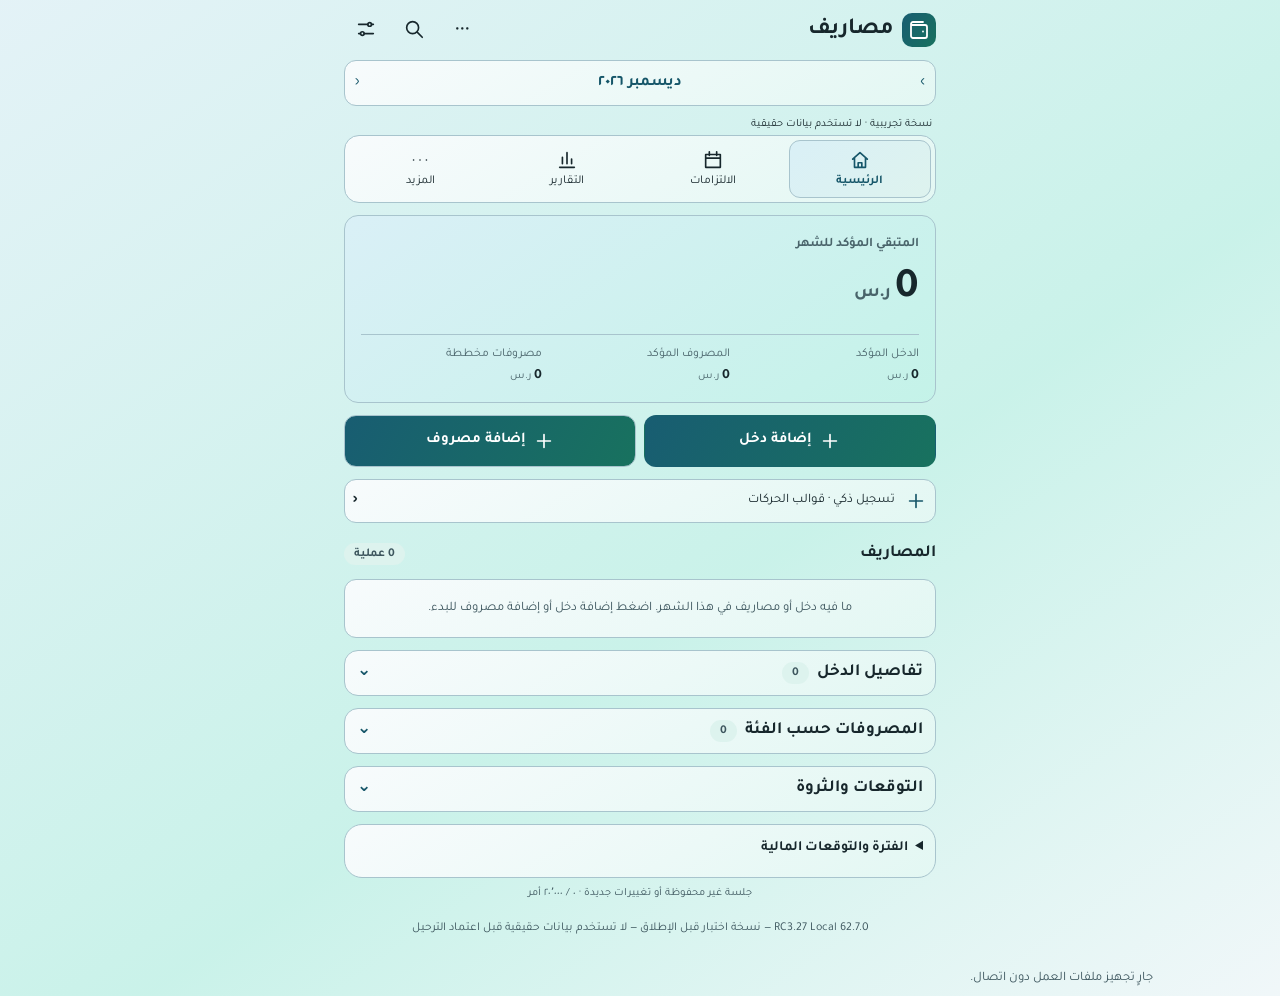
==== commit fe6ab168: "Stage RC3.27 mobile polish trial with reproducible manifest and retained legacy" ====
--- a/app/index.html
+++ b/app/index.html
@@ -1,8 +1,8 @@
 <!doctype html>
-<html lang="ar" dir="rtl" data-theme="reef6181" data-mode="light" data-layout="classic" data-style="original" data-motion="ios" data-font="tajawal"><head><meta charset="utf-8"><meta name="viewport" content="width=device-width,initial-scale=1,viewport-fit=cover"><meta name="referrer" content="no-referrer"><meta http-equiv="Content-Security-Policy" content="default-src 'none'; script-src 'self'; style-src 'self'; font-src 'self'; connect-src 'none'; worker-src 'self'; manifest-src 'self'; img-src 'self'; base-uri 'none'; form-action 'none'"><title>مصاريف 62.7 — RC3.21</title><link rel="stylesheet" href="./themes.css"><link rel="stylesheet" href="./app.css"><link rel="manifest" href="./app.webmanifest"><link rel="apple-touch-icon" href="./icon-180.png"></head>
+<html lang="ar" dir="rtl" data-theme="reef6181" data-mode="light" data-layout="classic" data-style="original" data-motion="ios" data-font="tajawal"><head><meta charset="utf-8"><meta name="viewport" content="width=device-width,initial-scale=1,viewport-fit=cover"><meta name="referrer" content="no-referrer"><meta http-equiv="Content-Security-Policy" content="default-src 'none'; script-src 'self'; style-src 'self'; font-src 'self'; connect-src 'none'; worker-src 'self'; manifest-src 'self'; img-src 'self'; base-uri 'none'; form-action 'none'"><title>مصاريف 62.7 — RC3.27</title><link rel="stylesheet" href="./themes.css"><link rel="stylesheet" href="./app.css"><link rel="manifest" href="./app.webmanifest"><link rel="apple-touch-icon" href="./icon-180.png"></head>
 <body><main><header class="top panel"><div class="brand"><span class="logo" aria-hidden="true"><svg viewBox="0 0 24 24" fill="none" stroke="currentColor" stroke-width="1.8"><path d="M4 7h14a2 2 0 0 1 2 2v9a2 2 0 0 1-2 2H6a2 2 0 0 1-2-2V7zM4 7V6a2 2 0 0 1 2-2h10M16 13.5h.01"/></svg></span><h1>مصاريف</h1><div class="top-actions"><button type="button" id="mask" class="icon-btn" aria-pressed="false" aria-label="إخفاء المبالغ">•••</button><button type="button" id="openSearch" class="icon-btn" aria-label="البحث"><svg viewBox="0 0 24 24" fill="none" stroke="currentColor" stroke-width="1.8"><circle cx="10.5" cy="10.5" r="6.5"/><path d="m16 16 5 5"/></svg></button><button type="button" id="openSettings" class="icon-btn" aria-label="الإعدادات" aria-expanded="false" aria-controls="settingsPanel"><svg viewBox="0 0 24 24" fill="none" stroke="currentColor" stroke-width="1.8"><path d="M4 7h10m4 0h2M4 17h2m4 0h10"/><circle cx="16" cy="7" r="2"/><circle cx="8" cy="17" r="2"/></svg></button></div></div><div class="months"><button type="button" id="prevMonth" aria-label="الشهر السابق">›</button><button type="button" id="currentMonth" aria-label="اختيار الشهر"></button><button type="button" id="nextMonth" aria-label="الشهر التالي">‹</button></div></header><dialog id="settingsPanel" class="bottom-sheet settings-sheet" aria-labelledby="settingsTitle" hidden><div class="sheet-grab" aria-hidden="true"></div><div class="editor-head"><button type="button" id="settingsBack" class="icon-btn" aria-label="رجوع للإعدادات" hidden>›</button><h2 id="settingsTitle">الإعدادات</h2><button type="button" id="closeSettings" class="icon-btn" aria-label="إغلاق الإعدادات">×</button></div><section id="settingsMenu" class="settings-menu"><div class="settings-intro"><b>الإعدادات الأساسية</b><small>خصص مصاريف وأدر بياناتك من مكان واحد.</small></div><div class="settings-list" id="settingsList"></div></section><section id="settingsAppearancePage" hidden><div class="preferences appearance-preferences"><div class="appearance-group appearance-layout"><h3>واجهة التطبيق</h3><select id="layout" hidden aria-label="واجهة التطبيق"><option value="classic">مصاريف الأصلية المطوّرة</option><option value="unified">الواجهة الموحدة</option></select><div id="layoutChoices" class="appearance-grid" role="group" aria-label="واجهة التطبيق"></div></div><div class="appearance-group appearance-style"><h3>أسلوب التصميم</h3><select id="style" hidden aria-label="أسلوب التصميم"><option value="original">مصاريف الأصلي+</option><option value="glass">زجاج سائل</option><option value="android">أندرويد · Material You</option><option value="paper">ورق ناعم</option><option value="mono">أحادي أنيق</option></select><div id="styleChoices" class="appearance-grid" role="group" aria-label="أسلوب التصميم"></div></div><div class="appearance-group appearance-theme"><h3>الألوان</h3><select id="theme" hidden aria-label="الألوان"></select><div id="themeChoices" class="appearance-grid" role="group" aria-label="الألوان"></div></div><div class="appearance-group appearance-mode"><h3>المظهر</h3><select id="mode" hidden aria-label="المظهر"><option value="light">فاتح</option><option value="dark">داكن</option></select><div id="modeChoices" class="appearance-grid" role="group" aria-label="المظهر"></div></div></div></section><section id="settingsTypePage" hidden><div class="preferences appearance-preferences"><div class="appearance-group appearance-font"><h3>الخط العربي</h3><select id="font" hidden aria-label="الخط العربي"><option value="tajawal">Tajawal · تجوال</option><option value="cairo">Cairo · القاهرة</option><option value="plex">IBM Plex Arabic</option><option value="system">خط الجهاز</option></select><div id="fontChoices" class="appearance-grid" role="group" aria-label="الخط العربي"></div></div><div class="appearance-group appearance-motion"><h3>الحركة</h3><select id="motion" hidden aria-label="الحركة"><option value="ios">iPhone · انسيابية</option><option value="spring">مرنة · Spring</option><option value="quick">سريعة</option><option value="off">بدون حركة</option></select><div id="motionChoices" class="appearance-grid" role="group" aria-label="الحركة"></div></div></div></section><p id="appearanceStatus" role="status" class="muted"></p><section id="settingsFinancePage" hidden><p class="muted">إعدادات الراتب والادخار المستخدمة في المحرك المالي.</p><div class="fields"><label>يوم الراتب (0 = غير محدد)<input id="paydayPref" type="number" min="0" max="28" step="1" value="0"></label><label>هدف الادخار %<input id="savingsPref" inputmode="decimal" value="0"></label></div><button id="saveFinancialPrefs" type="button">حفظ الإعدادات المالية</button><p id="financialPrefStatus" role="status"></p></section></dialog>
 <aside class="notice">نسخة تجريبية · لا تستخدم بيانات حقيقية</aside><div id="saveAlert" class="save-alert" hidden><p id="saveAlertText" role="alert"></p><button type="button" id="saveAlertOpen">فتح الخزنة</button></div><nav id="nav" aria-label="الأقسام الرئيسية"></nav><dialog id="moreDialog" class="bottom-sheet legacy-hub" aria-labelledby="moreTitle"><div class="sheet-grab" aria-hidden="true"></div><div class="editor-head"><h2 id="moreTitle">المزيد</h2><button type="button" id="closeMore" class="icon-btn" aria-label="إغلاق المزيد">×</button></div><label class="hub-search">ابحث عن أداة<input id="hubQuery" type="search" placeholder="الحسابات، الأهداف، البحث"></label><nav id="moreNav" class="more-nav panel" aria-label="المزيد" hidden></nav><p id="hubEmpty" class="muted" hidden>لا توجد أدوات مطابقة.</p></dialog>
 <span id="quickAnchor" hidden></span><div class="quick-bar"><button type="button" id="quickIncome"><svg class="identity-icon" viewBox="0 0 24 24" fill="none" stroke="currentColor" stroke-width="2" aria-hidden="true"><path d="M12 5v14M5 12h14"/></svg> إضافة دخل</button><button type="button" id="quickExpense"><svg class="identity-icon" viewBox="0 0 24 24" fill="none" stroke="currentColor" stroke-width="2" aria-hidden="true"><path d="M12 5v14M5 12h14"/></svg> إضافة مصروف</button></div>
 <section class="panel section-actions" id="operationTools" aria-label="العمليات السريعة" hidden><h2>العمليات السريعة</h2><div id="actionShortcuts" class="action-shortcuts"></div><button id="openOperations" type="button" class="operation-picker-trigger" aria-haspopup="dialog">جميع العمليات</button></section><section class="panel" id="view" aria-live="polite"></section>
 <button type="button" id="reopenEditor" aria-controls="editor" hidden>فتح العمليات</button><details class="panel period" id="periodPanel"><summary>الفترة والتوقعات المالية</summary><div class="fields"><label>الشهر<input id="month" type="month" value="2026-12"></label><label>تاريخ التحليل<input id="asOf" type="date" value="2026-12-15"></label><label>نهاية التوقع<input id="through" type="date" value="2026-12-31"></label><label>رصيد افتتاحي للمحاكاة (ريال)<input id="opening" inputmode="decimal" value="0"></label></div><label class="scenario-control">سيناريو المحاكاة<select id="scenario"><option value="base">أساسي: الدخل والمصروف 100%</option><option value="cautious">حذر: الدخل 90% والمصروف 110%</option><option value="optimistic">متفائل: الدخل 110% والمصروف 90%</option></select></label><button id="refresh" type="button">تحديث العرض</button></details><span id="editorAnchor" hidden></span><section class="panel" id="editor"><div class="editor-head"><h2 id="editorTitle">العمليات</h2><button id="closeEditor" type="button" class="icon-btn" aria-label="إغلاق العمليات">×</button></div><select id="action" aria-label="العملية المحددة" hidden></select><form id="form" autocomplete="off"><div class="fields" id="fields"></div><div class="entry-submit"><button type="submit" id="submitOperation">تنفيذ تجريبي</button><p id="message" role="status" aria-live="polite"></p></div></form></section><dialog id="operationDialog" class="bottom-sheet" aria-labelledby="operationTitle"><div class="sheet-grab" aria-hidden="true"></div><div class="editor-head"><h2 id="operationTitle">اختر العملية</h2><button type="button" id="closeOperations" class="icon-btn" aria-label="إغلاق قائمة العمليات">×</button></div><div id="operationGroups"></div></dialog><dialog id="entryDialog" class="bottom-sheet entry-sheet" aria-labelledby="editorTitle"><div class="sheet-grab" aria-hidden="true"></div></dialog>
-<section class="panel" id="dataPanel" hidden><h2>التقارير والخزنة المحلية</h2><p>احفظ الجلسة بكلمة مرور لا تقل عن 12 حرفًا. لا يمكن استعادة كلمة المرور المنسية.</p><label>كلمة مرور الخزنة أو النسخة المشفرة<input id="vaultPassword" type="password" autocomplete="new-password"></label><div class="fields"><button id="enableAuto" type="button">تفعيل الحفظ التلقائي</button><button id="disableAuto" type="button">إيقاف الحفظ التلقائي</button><button id="saveLocal" type="button">حفظ مشفر على الجهاز</button><button id="openLocal" type="button">فتح الخزنة</button><button id="exportBackup" type="button">تصدير نسخة مشفرة</button><button id="exportReport" type="button">تصدير تقرير CSV</button></div><p id="autoState" role="status">متوقف</p><details class="recovery-tools"><summary>خيارات الاستعادة المتقدمة</summary><div class="fields"><button id="previousLocal" type="button">معاينة المراجعة السابقة</button><button id="repairLocal" type="button">إصلاح الخزنة من السابقة</button><button id="exportQuarantine" type="button">تصدير النسخة المحجورة</button></div></details><p class="muted">الحفظ التلقائي يتوقف عند إغلاق الصفحة أو تعارض المراجعات. كلمة المرور تبقى في ذاكرة الجلسة فقط.</p><p class="muted">البيانات محفوظة على هذا الجهاز فقط. احتفظ بنسخة مشفرة خارج التطبيق لتتمكن من استعادتها عند فقد الجهاز أو حذف بيانات المتصفح.</p><h2>استيراد ومعاينة</h2><p class="muted">النسخة المشفرة هي صيغة الاستعادة الكاملة للنواة الحالية. CSV للتقارير والحركات البسيطة، وليس نسخة احتياطية كاملة. الاستيراد لا يدمج الجلسات.</p><label>ملف JSON أو CSV<input id="importFile" type="file" accept=".json,.csv"></label><div class="fields"><button id="inspectImport" type="button">فحص ومعاينة الملف</button><button id="applyImport" type="button">اعتماد المعاينة للجلسة</button></div><div id="importInfo" aria-live="polite"></div><p id="dataStatus" role="status" aria-live="polite"></p></section><p id="saveState" role="status" class="muted"></p><p id="entryNotice" role="status" class="entry-notice" hidden></p><footer>62.7.0 RC3.21 Local — نسخة اختبار قبل الإطلاق — لا تستخدم بيانات حقيقية قبل اعتماد الترحيل</footer></main><script type="module" src="./app.mjs"></script><p id="offlineStatus" role="status"></p><script type="module" src="./offline.mjs"></script></body></html>+<section class="panel" id="dataPanel" hidden><h2>التقارير والخزنة المحلية</h2><p>احفظ الجلسة بكلمة مرور لا تقل عن 12 حرفًا. لا يمكن استعادة كلمة المرور المنسية.</p><label>كلمة مرور الخزنة أو النسخة المشفرة<input id="vaultPassword" type="password" autocomplete="new-password"></label><div class="fields"><button id="enableAuto" type="button">تفعيل الحفظ التلقائي</button><button id="disableAuto" type="button">إيقاف الحفظ التلقائي</button><button id="saveLocal" type="button">حفظ مشفر على الجهاز</button><button id="openLocal" type="button">فتح الخزنة</button><button id="exportBackup" type="button">تصدير نسخة مشفرة</button><button id="exportReport" type="button">تصدير تقرير CSV</button></div><p id="autoState" role="status">متوقف</p><details class="recovery-tools"><summary>خيارات الاستعادة المتقدمة</summary><div class="fields"><button id="previousLocal" type="button">معاينة المراجعة السابقة</button><button id="repairLocal" type="button">إصلاح الخزنة من السابقة</button><button id="exportQuarantine" type="button">تصدير النسخة المحجورة</button></div></details><p class="muted">الحفظ التلقائي يتوقف عند إغلاق الصفحة أو تعارض المراجعات. كلمة المرور تبقى في ذاكرة الجلسة فقط.</p><p class="muted">البيانات محفوظة على هذا الجهاز فقط. احتفظ بنسخة مشفرة خارج التطبيق لتتمكن من استعادتها عند فقد الجهاز أو حذف بيانات المتصفح.</p><h2>استيراد ومعاينة</h2><p class="muted">النسخة المشفرة هي صيغة الاستعادة الكاملة للنواة الحالية. CSV للتقارير والحركات البسيطة، وليس نسخة احتياطية كاملة. الاستيراد لا يدمج الجلسات.</p><label>ملف JSON أو CSV<input id="importFile" type="file" accept=".json,.csv"></label><div class="fields"><button id="inspectImport" type="button">فحص ومعاينة الملف</button><button id="applyImport" type="button">اعتماد المعاينة للجلسة</button></div><div id="importInfo" aria-live="polite"></div><p id="dataStatus" role="status" aria-live="polite"></p></section><p id="saveState" role="status" class="muted"></p><p id="entryNotice" role="status" class="entry-notice" hidden></p><footer>62.7.0 RC3.27 Local — نسخة اختبار قبل الإطلاق — لا تستخدم بيانات حقيقية قبل اعتماد الترحيل</footer></main><script type="module" src="./app.mjs"></script><p id="offlineStatus" role="status"></p><script type="module" src="./offline.mjs"></script></body></html>
--- a/app/app.css
+++ b/app/app.css
@@ -500,3 +500,163 @@
 html[data-layout="classic"] :is(.finance-value,.search-result-amount) .amount-digits{min-width:0;overflow-wrap:anywhere;max-width:100%}
 @media(max-width:360px){html[data-layout="classic"] .finance-card-head{grid-template-columns:30px minmax(0,1fr) fit-content(43%)}html[data-layout="classic"] .search-result{grid-template-columns:28px minmax(0,1fr) fit-content(43%)}}
 @media(prefers-reduced-motion:reduce){html :is(.finance-action,.report-tool,.search-filter,.settings-row,.hub-tile,.appearance-choice):active{transform:none!important}}
+
+/* RC3.22 — physical iPhone feedback: native date/select must never share a cramped row. */
+html[data-style] .entry-sheet #fields{gap:12px;align-items:start}
+html[data-style] .entry-sheet #fields>label:is([data-field="date"],[data-field="accountId"]){
+ display:grid;grid-template-columns:minmax(0,1fr);gap:6px;min-inline-size:0;max-inline-size:100%;overflow:visible
+}
+html[data-style] .entry-sheet #fields>label:is([data-field="date"],[data-field="accountId"])>:is(input,select){
+ display:block;box-sizing:border-box;inline-size:100%;width:100%;min-inline-size:0;min-width:0;max-inline-size:100%;max-width:100%;
+ block-size:48px;min-block-size:48px;margin:0;padding-block:8px;padding-inline:12px;font-size:16px;line-height:1.35;justify-self:stretch
+}
+html[data-style] .entry-sheet #fields input[type="date"]{
+ appearance:none;-webkit-appearance:none;direction:ltr;text-align:center
+}
+html[data-style] .entry-sheet #fields input[type="date"]::-webkit-date-and-time-value{
+ min-width:0;max-width:100%;margin:0;text-align:center
+}
+html[data-style] .entry-sheet #fields select#accountId{text-overflow:ellipsis}
+@media(max-width:600px){
+ html[data-style] .entry-sheet #fields>label:is([data-field="date"],[data-field="accountId"]){grid-column:1/-1}
+ html[data-style] .entry-sheet #fields{row-gap:12px}
+ html .search-date-fields{grid-template-columns:minmax(0,1fr);gap:12px}
+ html .search-date-fields>label{grid-template-columns:minmax(0,1fr);min-inline-size:0}
+ html .search-date-fields input[type="date"]{inline-size:100%;min-inline-size:0;max-inline-size:100%;margin:0;direction:ltr;text-align:center}
+}
+
+/* RC3.23 — bottom-sheet chrome, stable choice tiles and compact-height usability. */
+html[data-style] .bottom-sheet{
+ overscroll-behavior-y:contain;scrollbar-width:thin;
+ max-block-size:calc(100vh - max(12px,env(safe-area-inset-top)));
+ max-block-size:calc(100dvh - max(12px,env(safe-area-inset-top)));
+}
+html[data-style] .bottom-sheet .editor-head{gap:12px;align-items:center;min-inline-size:0}
+html[data-style] .bottom-sheet .editor-head h2{min-inline-size:0;overflow-wrap:anywhere;line-height:1.35;margin-block:0}
+html[data-style] .bottom-sheet .editor-head .icon-btn{
+ flex:0 0 44px;inline-size:44px;block-size:44px;min-inline-size:44px;min-block-size:44px;
+ display:grid;place-items:center;padding:0;line-height:1;border:1px solid var(--border);border-radius:12px;
+ background:var(--identity-soft);color:var(--ink);box-shadow:none
+}
+html[data-style] .bottom-sheet .editor-head .icon-btn[hidden]{display:none!important}
+html[data-style] .entry-sheet #fields{align-content:start}
+html[data-style] .entry-sheet #fields>label:not([hidden]){min-inline-size:0;overflow-wrap:anywhere}
+html[data-style] .entry-sheet .choice-field{min-inline-size:0}
+html[data-style] .entry-sheet .choice-label{display:block;margin-block-end:7px}
+html[data-style] .entry-sheet .choice-grid,
+html[data-style] .entry-sheet[data-entry-kind="in"] #incomeSourceChoices{
+ display:grid;grid-template-columns:repeat(3,minmax(0,1fr));gap:8px;align-items:stretch
+}
+html[data-style] .entry-sheet :is(#directionChoices,#accountTypeChoices){grid-template-columns:repeat(2,minmax(0,1fr))}
+html[data-style] .entry-sheet .choice-grid .choice-chip,
+html[data-style] .entry-sheet[data-entry-kind="in"] #incomeSourceChoices .choice-chip{
+ inline-size:100%;min-inline-size:0;min-block-size:52px;height:auto;padding:7px 6px;
+ border-radius:12px;line-height:1.35;overflow-wrap:anywhere;white-space:normal
+}
+html[data-style] .entry-sheet .choice-chip .choice-icon{flex:0 0 20px}
+html[data-style] .entry-sheet .choice-chip>span:last-child{flex:0 1 auto;min-inline-size:0;overflow-wrap:anywhere}
+html[data-style] .entry-sheet .entry-submit{padding-block:10px max(12px,env(safe-area-inset-bottom));isolation:isolate}
+html[data-style] .entry-sheet .entry-submit>button{min-block-size:54px;line-height:1.35;white-space:normal}
+html[data-style] .entry-sheet #fields :is(input,select,button){scroll-margin-block:76px 100px}
+html[data-style] #operationDialog .operation-tile{min-block-size:54px;white-space:normal;overflow-wrap:anywhere}
+@media(max-width:360px){
+ html[data-style] .entry-sheet .choice-grid,
+ html[data-style] .entry-sheet[data-entry-kind="in"] #incomeSourceChoices{grid-template-columns:repeat(2,minmax(0,1fr))}
+}
+@media(max-height:600px){
+ html[data-style] .entry-sheet #editor .editor-head,
+ html[data-style] .entry-sheet .entry-submit,
+ html[data-style] .settings-sheet>.editor-head{position:static}
+ html[data-style] .bottom-sheet{scroll-padding-block:12px}
+ html[data-style] .entry-sheet #fields :is(input,select,button){scroll-margin-block:12px}
+}
+
+/* RC3.24 — card/list containment and financial typography, preserving existing finishes. */
+html[data-style] :is(.identity-hero,.home-rows,.expense-day,.finance-card,.financial-rows,.metric,.search-results){min-inline-size:0;max-inline-size:100%;box-sizing:border-box}
+html[data-style] .identity-hero .hero-main{min-inline-size:0;max-inline-size:100%}
+html[data-style] :is(.hero-total,.hero-subtotal,.finance-value,.wealth-fact-value,.search-result-amount){min-inline-size:0;max-inline-size:100%;flex-wrap:wrap;overflow-wrap:anywhere}
+html[data-style] .amount-label .amount-digits{min-inline-size:0;max-inline-size:100%;overflow-wrap:anywhere;white-space:normal}
+html[data-style] .identity-hero .hero-sum>div{min-inline-size:0;overflow-wrap:anywhere}
+html[data-style] .home-row{grid-template-columns:34px minmax(0,1fr) fit-content(42%);column-gap:9px;align-items:center;min-block-size:56px}
+html[data-style] .home-row:has(.home-edit-mark){grid-template-columns:34px minmax(0,1fr) fit-content(40%) 18px}
+html[data-style] :is(.home-row-label,.home-row-value,.finance-card-title,.finance-card-meta>*,.wealth-facts>div,.metric-head,.metric-head>small,.metric>strong){min-inline-size:0;max-inline-size:100%;overflow-wrap:anywhere}
+html[data-style] .home-row-value{white-space:normal;line-height:1.35;unicode-bidi:isolate}
+html[data-style] .home-row-label>span{display:block;line-height:1.45}
+html[data-style] .home-icon{inline-size:32px;block-size:32px;flex:none}
+html[data-style] .home-edit-mark{inline-size:18px;min-inline-size:18px}
+html[data-style] .expense-day-heading{flex-wrap:wrap;min-inline-size:0;overflow-wrap:anywhere}
+html[data-style] .home-link span{min-inline-size:0;overflow-wrap:anywhere}
+html[data-style] .home-link svg{flex:none}
+html[data-style] .finance-card-head{grid-template-columns:36px minmax(0,1fr) fit-content(42%);gap:8px}
+html[data-style] .finance-card-meta{align-items:flex-start}
+html[data-style] .finance-action{min-block-size:48px;line-height:1.4;white-space:normal;overflow-wrap:anywhere}
+html[data-style] .financial-rows>.line,html[data-style] .wealth-history .line{display:grid;grid-template-columns:minmax(0,1fr) fit-content(46%);gap:8px;align-items:start}
+html[data-style] :is(.financial-rows,.wealth-history) .line>*{min-inline-size:0;max-inline-size:100%;overflow-wrap:anywhere}
+html[data-style] :is(.financial-rows,.wealth-history) .line>strong{text-align:end;unicode-bidi:isolate;font-variant-numeric:tabular-nums}
+html[data-style] .metric-head .choice-icon{flex:none}
+html[data-style] .metric>strong{display:block;line-height:1.4;font-variant-numeric:tabular-nums;unicode-bidi:isolate}
+html[data-style] .search-result{grid-template-columns:32px minmax(0,1fr) fit-content(42%);gap:8px}
+html[data-style] .search-result-label{min-inline-size:0;overflow-wrap:anywhere}
+@media(max-width:360px){
+ html[data-style] .home-row{grid-template-columns:28px minmax(0,1fr) fit-content(40%);gap:6px}
+ html[data-style] .home-row:has(.home-edit-mark){grid-template-columns:28px minmax(0,1fr) fit-content(38%) 16px}
+ html[data-style] .home-icon{inline-size:28px;block-size:28px}
+ html[data-style] .home-edit-mark{inline-size:16px;min-inline-size:16px}
+ html[data-style] .finance-card-head{grid-template-columns:30px minmax(0,1fr) fit-content(40%);gap:6px}
+ html[data-style] .finance-card .choice-icon{inline-size:30px;block-size:30px}
+ html[data-style] .search-result{grid-template-columns:28px minmax(0,1fr) fit-content(40%);gap:6px}
+ html[data-style] .identity-hero .hero-sum{gap:6px}
+}
+
+/* RC3.25 — Arabic typography, semantic selection and contrast-safe text. */
+html[data-font]{-webkit-text-size-adjust:100%;text-size-adjust:100%}
+html[data-font] :is(body,dialog){font-kerning:normal;letter-spacing:normal}
+html[data-font] :is(.hero-total,.hero-subtotal,.finance-value,.home-row-value,.wealth-fact-value,.search-result-amount,.metric>strong){font-weight:700;font-variant-numeric:tabular-nums;line-height:1.35}
+html[data-font] .amount-digits{direction:ltr;unicode-bidi:isolate;font-feature-settings:"tnum";font-variant-numeric:tabular-nums}
+html[data-font] :is(.home-row-label small,.finance-card-title small,.finance-card-meta,.wealth-facts small,.hero-sum>div>small,.hub-label small,.settings-row-text small){font-size:12px;line-height:1.5}
+html[data-font] :is(.choice-label,.entry-sheet #fields>label){font-weight:600;line-height:1.45}
+html[data-style] .entry-sheet #fields>label>:is(input,select):not(#amt){font-size:16px;line-height:1.4}
+html[data-style] .entry-sheet :is(#amt,#note)::placeholder{color:var(--muted);opacity:1}
+html[data-style] .entry-sheet .choice-grid .choice-chip{color:var(--ink);font-weight:600}
+html[data-style] .entry-sheet .choice-grid .choice-chip[aria-pressed=true]{
+ position:relative;background:var(--action);color:#fff;border-color:transparent;
+ padding-inline-end:22px;box-shadow:inset 0 0 0 1px #ffffff70
+}
+html[data-style] .entry-sheet .choice-grid .choice-chip[aria-pressed=true]::after{
+ display:block;content:"✓";position:absolute;inset-inline-end:5px;top:5px;
+ color:#fff;font-size:13px;font-weight:700;line-height:1;pointer-events:none
+}
+html[data-style] .entry-sheet .choice-grid .choice-chip[aria-pressed=true] .choice-icon{color:#fff}
+html[data-style] .entry-sheet .entry-submit>button{background:var(--action);color:#fff}
+html[data-style] :is(.choice-chip,.appearance-choice,.search-filter):focus-visible{outline:2px solid var(--accent);outline-offset:2px}
+@media(forced-colors:active){
+ html[data-style] .entry-sheet .choice-grid .choice-chip[aria-pressed=true]{border:2px solid Highlight}
+ html[data-style] .entry-sheet .choice-grid .choice-chip[aria-pressed=true]::after{color:Highlight}
+}
+
+/* RC3.26 — stable hit targets, short compositor-friendly transitions. */
+html[data-motion] :is(button,.home-link,.home-row){touch-action:manipulation}
+html[data-motion="ios"] :is(button,.home-link,.home-row),
+html[data-motion="spring"] :is(button,.home-link,.home-row),
+html[data-motion="quick"] :is(button,.home-link,.home-row){
+ transition-property:background-color,border-color,color;transition-duration:120ms;transition-timing-function:ease-out
+}
+html[data-motion="quick"] :is(button,.home-link,.home-row){transition-duration:80ms}
+html[data-motion] :is(button,.home-link,.home-row):active:not(:disabled){transform:none}
+html[data-motion="ios"] .bottom-sheet[open]{animation:sheet-polish-fade 160ms ease-out}
+html[data-motion="quick"] .bottom-sheet[open]{animation:sheet-polish-fade 90ms ease-out}
+html[data-motion="spring"] .bottom-sheet[open]{animation:sheet-polish-fade 220ms cubic-bezier(.22,1,.36,1)}
+@keyframes sheet-polish-fade{from{opacity:.82}to{opacity:1}}
+html[data-motion="off"] .bottom-sheet[open]{animation:none!important}
+@media(prefers-reduced-motion:reduce){
+ html[data-motion] .bottom-sheet[open]{animation:none!important}
+ html[data-motion] :is(button,.home-link,.home-row){transition:none!important}
+}
+
+/* RC3.27 — mobile native-control containment also applies outside quick-entry sheets. */
+@media(max-width:600px){
+ html[data-style] #fields>label:has(>input[type="date"]),html[data-style] #fields>label[data-field="accountId"]{grid-column:1/-1;min-inline-size:0;grid-template-columns:minmax(0,1fr)}
+ html[data-style] #fields>label>:is(input[type="date"],select#accountId){display:block;box-sizing:border-box;inline-size:100%;min-inline-size:0;max-inline-size:100%;min-block-size:48px;margin:0;font-size:16px}
+ html[data-style] #fields input[type="date"]{-webkit-appearance:none;appearance:none;direction:ltr;text-align:center}
+ html[data-style] #fields input[type="date"]::-webkit-date-and-time-value{min-width:0;max-width:100%;margin:0;text-align:center}
+}
